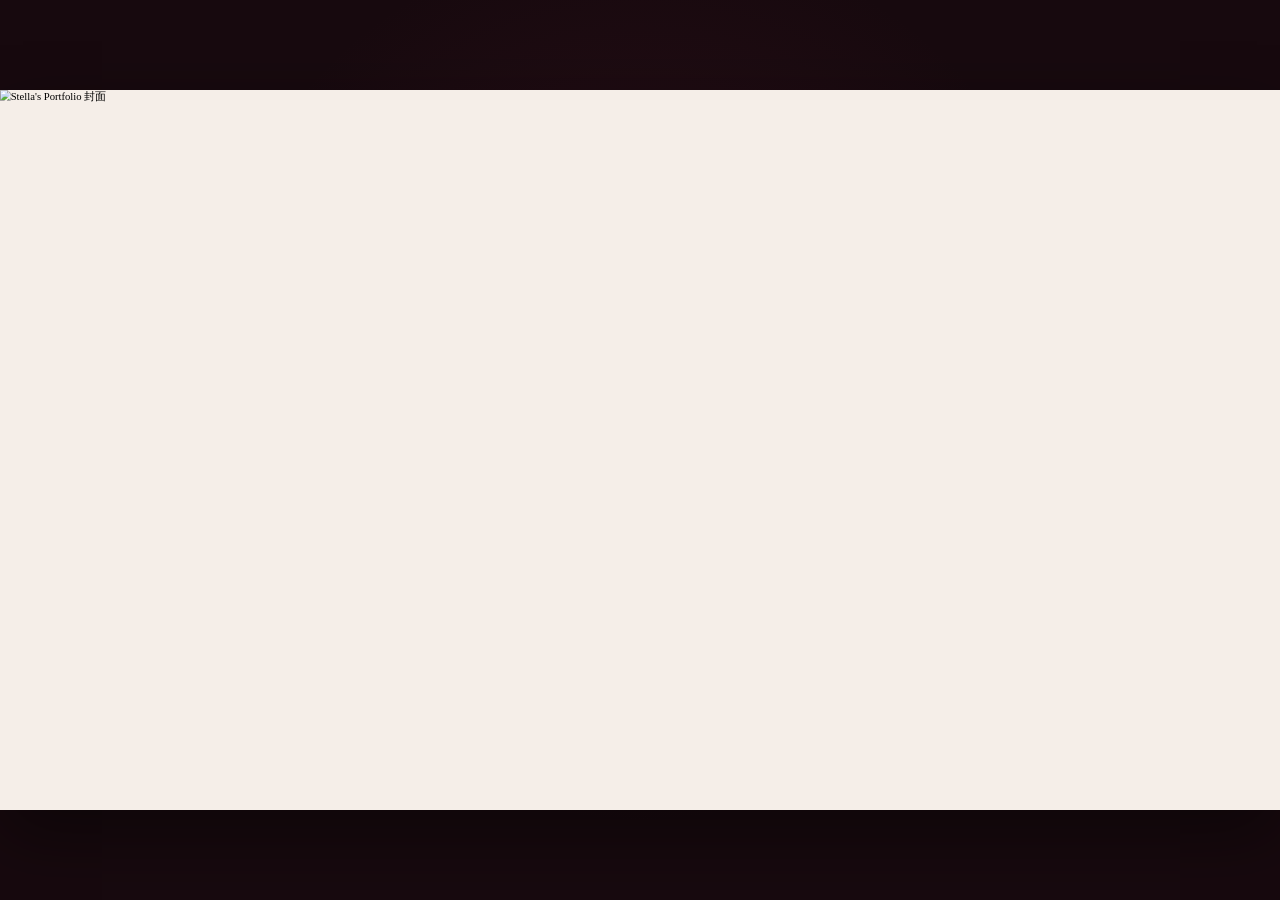
==== index.html @ 1ac380b8 "Remove bottom navigation and progress UI" ====
<!doctype html>
<html lang="zh-CN">
<head>
  <meta charset="utf-8">
  <meta name="viewport" content="width=device-width, initial-scale=1, viewport-fit=cover">
  <meta name="description" content="Stella Dai - Personal Portfolio for ICCI 2026">
  <meta name="theme-color" content="#250b13">
  <title>Stella Dai - Portfolio 2026</title>
  <style>
    @import url('https://fonts.googleapis.com/css2?family=Cormorant+Garamond:wght@500;600&family=Noto+Sans+SC:wght@400;500&display=swap');

    /* ===========================================
       THEME AND PRESENTATION CHROME
       The authored slides remain untouched images.
       =========================================== */
    :root {
      --stage-bg: #17090e;
      --slide-bg: #f5eee8;
      --plum: #7d263f;
      --wine: #3b0d1b;
      --paper: #f5eee8;
      --ui-font: 'Noto Sans SC', sans-serif;
      --display-font: 'Cormorant Garamond', serif;
      --ease: cubic-bezier(0.16, 1, 0.3, 1);
    }

    * {
      box-sizing: border-box;
      margin: 0;
      padding: 0;
    }

    /* ===========================================
       FIXED 16:9 STAGE: MANDATORY BASE STYLES
       Slides are authored at 1920x1080 and scaled as a whole.
       =========================================== */
    html,
    body {
      width: 100%;
      height: 100%;
      margin: 0;
      overflow: hidden;
      background: var(--stage-bg, #000);
    }

    .deck-viewport {
      position: fixed;
      inset: 0;
      overflow: hidden;
      background:
        radial-gradient(circle at 50% 42%, rgba(125, 38, 63, 0.18), transparent 54%),
        var(--stage-bg, #000);
    }

    .deck-stage {
      position: absolute;
      left: 0;
      top: 0;
      width: 1920px;
      height: 1080px;
      overflow: hidden;
      transform-origin: 0 0;
      background: var(--slide-bg, #fff);
      box-shadow: 0 40px 100px rgba(0, 0, 0, 0.42);
    }

    .slide {
      position: absolute;
      inset: 0;
      width: 1920px;
      height: 1080px;
      overflow: hidden;
      display: block;
      visibility: hidden;
      opacity: 0;
      pointer-events: none;
      background: var(--slide-bg, #fff);
      transform: translate3d(0, 0, 0);
      backface-visibility: hidden;
    }

    .slide.active,
    .slide.visible {
      visibility: visible;
      opacity: 1;
      pointer-events: auto;
      z-index: 1;
    }

    .slide.transitioning {
      visibility: visible;
      pointer-events: none;
      will-change: transform, opacity;
    }

    .slide.entering { z-index: 3; }
    .slide.leaving { z-index: 2; }

    .slide.enter-next {
      animation: enter-next 540ms var(--ease) both;
      box-shadow: -30px 0 54px rgba(36, 10, 19, 0.2);
    }

    .slide.leave-next {
      animation: leave-next 540ms var(--ease) both;
    }

    .slide.enter-prev {
      animation: enter-prev 540ms var(--ease) both;
      box-shadow: 30px 0 54px rgba(36, 10, 19, 0.2);
    }

    .slide.leave-prev {
      animation: leave-prev 540ms var(--ease) both;
    }

    @keyframes enter-next {
      from { opacity: 0.98; transform: translate3d(150px, 0, 0) scale(0.986); }
      to { opacity: 1; transform: translate3d(0, 0, 0) scale(1); }
    }

    @keyframes leave-next {
      from { opacity: 1; transform: translate3d(0, 0, 0) scale(1); }
      to { opacity: 0.9; transform: translate3d(-105px, 0, 0) scale(0.992); }
    }

    @keyframes enter-prev {
      from { opacity: 0.98; transform: translate3d(-150px, 0, 0) scale(0.986); }
      to { opacity: 1; transform: translate3d(0, 0, 0) scale(1); }
    }

    @keyframes leave-prev {
      from { opacity: 1; transform: translate3d(0, 0, 0) scale(1); }
      to { opacity: 0.9; transform: translate3d(105px, 0, 0) scale(0.992); }
    }

    .slide.dragging {
      animation: none !important;
      transition: none;
    }

    .slide.dragging.active {
      z-index: 3;
      box-shadow: 0 0 58px rgba(36, 10, 19, 0.22);
    }
    .slide.drag-preview { z-index: 2; }

    img,
    video,
    canvas,
    svg {
      max-width: 100%;
      max-height: 100%;
    }

    @media print {
      html,
      body {
        width: 1920px;
        height: auto;
        overflow: visible;
        background: #fff;
      }

      .deck-viewport {
        position: static;
        overflow: visible;
        background: #fff;
      }

      .deck-stage {
        position: static;
        width: auto;
        height: auto;
        transform: none !important;
        background: none;
        box-shadow: none;
      }

      .slide {
        position: relative;
        display: block !important;
        visibility: visible !important;
        opacity: 1 !important;
        pointer-events: auto !important;
        width: 1920px;
        height: 1080px;
        break-after: page;
        page-break-after: always;
      }

      .slide:last-child {
        break-after: auto;
        page-break-after: auto;
      }

      .edge-nav,
      .help-panel {
        display: none !important;
      }
    }

    @media (prefers-reduced-motion: reduce) {
      *,
      *::before,
      *::after {
        animation-duration: 0.01ms !important;
        transition-duration: 0.2s !important;
      }
    }

    /* ===========================================
       SOURCE-PAGE REPLICA
       Each image is a 1920x1080 render from the final PDF.
       =========================================== */
    .page-image {
      display: block;
      width: 1920px;
      height: 1080px;
      max-width: none;
      max-height: none;
      object-fit: fill;
      user-select: none;
      -webkit-user-drag: none;
    }

    .interactive-hotspot {
      position: absolute;
      z-index: 4;
      display: block;
      border: 2px solid transparent;
      border-radius: 4px;
    }

    .interactive-hotspot:focus-visible {
      border-color: rgba(116, 40, 60, 0.72);
      outline: 3px solid rgba(255, 255, 255, 0.9);
      outline-offset: 3px;
    }

    .video-link-label { left: 890px; top: 205px; width: 135px; height: 62px; }
    .video-link-frame { left: 545px; top: 292px; width: 480px; height: 330px; }
    .game-link-label { left: 80px; top: 340px; width: 196px; height: 58px; }
    .game-link-qr { left: 1735px; top: 925px; width: 126px; height: 120px; }

    /* ===========================================
       NAVIGATION UI
       Kept outside the slide so the original layout stays exact.
       =========================================== */
    .edge-nav {
      position: fixed;
      top: 0;
      bottom: 0;
      z-index: 900;
      width: 12vw;
      max-width: 180px;
      border: 0;
      color: transparent;
      background: transparent;
      cursor: pointer;
    }

    .edge-nav.prev { left: 0; }
    .edge-nav.next { right: 0; }

    .edge-nav::after {
      position: absolute;
      top: 50%;
      color: rgba(255, 255, 255, 0.72);
      font: 500 34px/1 var(--display-font);
      opacity: 0;
      transition: opacity 180ms ease, transform 180ms ease;
    }

    .edge-nav.prev::after {
      content: '\2039';
      left: 26px;
      transform: translate(8px, -50%);
    }

    .edge-nav.next::after {
      content: '\203A';
      right: 26px;
      transform: translate(-8px, -50%);
    }

    .edge-nav:hover::after,
    .edge-nav:focus-visible::after {
      opacity: 1;
      transform: translate(0, -50%);
    }

    .edge-nav:focus-visible { outline: none; }

    /* ===========================================
       HELP PANEL
       =========================================== */
    .help-panel {
      position: fixed;
      right: 22px;
      top: 22px;
      z-index: 1200;
      width: 270px;
      padding: 18px 20px;
      color: rgba(255, 255, 255, 0.84);
      background: rgba(24, 9, 14, 0.88);
      border: 1px solid rgba(255, 255, 255, 0.12);
      border-radius: 6px;
      box-shadow: 0 18px 60px rgba(0, 0, 0, 0.34);
      backdrop-filter: blur(16px);
      -webkit-backdrop-filter: blur(16px);
      font: 400 13px/1.8 var(--ui-font);
      opacity: 0;
      visibility: hidden;
      transform: translateY(-8px);
      transition: opacity 200ms ease, transform 240ms var(--ease), visibility 200ms;
    }

    .help-panel.show {
      opacity: 1;
      visibility: visible;
      transform: translateY(0);
    }

    .help-panel strong {
      display: block;
      margin-bottom: 7px;
      color: #fff;
      font: 600 19px/1.2 var(--display-font);
    }

    .loading {
      position: fixed;
      inset: 0;
      z-index: 2000;
      display: grid;
      place-items: center;
      color: rgba(255, 255, 255, 0.76);
      background: var(--stage-bg);
      font: 500 13px/1 var(--ui-font);
      letter-spacing: 0.14em;
      transition: opacity 400ms ease, visibility 400ms;
    }

    .loading.done {
      opacity: 0;
      visibility: hidden;
    }
  </style>
</head>
<body>
  <div class="loading" id="loading" aria-live="polite">LOADING PORTFOLIO</div>

  <div class="deck-viewport">
    <main class="deck-stage" id="deckStage" aria-label="Stella Dai 作品集">
      <section class="slide active" aria-label="封面">
        <img class="page-image" src="assets/slides/slide-01.png" alt="Stella's Portfolio 封面" draggable="false">
      </section>
      <section class="slide" aria-label="个人介绍">
        <img class="page-image" src="assets/slides/slide-02.png" alt="About Stella Dai" draggable="false">
      </section>
      <section class="slide" aria-label="创意项目 风颂牧影">
        <img class="page-image" src="assets/slides/slide-03.png" alt="Fengsong Muying 风颂牧影" draggable="false">
      </section>
      <section class="slide" aria-label="创作作品">
        <img class="page-image" src="assets/slides/slide-04.png" alt="关于创作" draggable="false">
        <a class="interactive-hotspot video-link-label" href="https://www.bilibili.com/video/BV12eapzgEvK/" target="_blank" rel="noopener" aria-label="在 B 站观看中轴映华夏视频"></a>
        <a class="interactive-hotspot video-link-frame" href="https://www.bilibili.com/video/BV12eapzgEvK/" target="_blank" rel="noopener" aria-label="播放中轴映华夏视频"></a>
      </section>
      <section class="slide" aria-label="新媒体实践">
        <img class="page-image" src="assets/slides/slide-05.png" alt="关于新媒体" draggable="false">
      </section>
      <section class="slide" aria-label="策展项目 在场">
        <img class="page-image" src="assets/slides/slide-06.png" alt="关于策展 在场" draggable="false">
      </section>
      <section class="slide" aria-label="摄影 静物与食物">
        <img class="page-image" src="assets/slides/slide-07.png" alt="关于摄影 Before the First Bite" draggable="false">
      </section>
      <section class="slide" aria-label="摄影 纪实与现场">
        <img class="page-image" src="assets/slides/slide-08.png" alt="关于摄影 Being Present" draggable="false">
      </section>
      <section class="slide" aria-label="摄影 人像">
        <img class="page-image" src="assets/slides/slide-09.png" alt="关于摄影 Before We Are Defined" draggable="false">
      </section>
      <section class="slide" aria-label="文创 校园产品">
        <img class="page-image" src="assets/slides/slide-10.png" alt="关于文创 Campus, Made Tangible" draggable="false">
      </section>
      <section class="slide" aria-label="文创 视觉设计">
        <img class="page-image" src="assets/slides/slide-11.png" alt="关于文创 Stories to Keep" draggable="false">
      </section>
      <section class="slide" aria-label="人工智能交互设计">
        <img class="page-image" src="assets/slides/slide-12.png" alt="关于 AI AI-Native Interactive Design" draggable="false">
        <a class="interactive-hotspot game-link-label" href="https://service-453083130386.us-west2.run.app/" target="_blank" rel="noopener" aria-label="打开切霉豆腐 AI 互动游戏"></a>
        <a class="interactive-hotspot game-link-qr" href="https://service-453083130386.us-west2.run.app/" target="_blank" rel="noopener" aria-label="扫描或点击体验切霉豆腐 AI 互动游戏"></a>
      </section>
      <section class="slide" aria-label="结尾">
        <img class="page-image" src="assets/slides/slide-13.png" alt="Selected works are also selected ways of seeing" draggable="false">
      </section>
    </main>
  </div>

  <button class="edge-nav prev" id="edgePrev" aria-label="上一页"></button>
  <button class="edge-nav next" id="edgeNext" aria-label="下一页"></button>

  <aside class="help-panel" id="helpPanel" aria-label="操作帮助">
    <strong>Portfolio Navigation</strong>
    <p>方向键 / 空格：翻页</p>
    <p>Home / End：首尾页</p>
    <p>鼠标滚轮或手机左右滑动：翻页</p>
    <p>按 H：显示或隐藏本说明</p>
  </aside>

  <script>
    /* ===========================================
       FIXED-STAGE PRESENTATION CONTROLLER
       =========================================== */
    class SlidePresentation {
      constructor() {
        this.stage = document.getElementById('deckStage');
        this.slides = [...document.querySelectorAll('.slide')];
        this.currentSlide = this.readHash();
        this.helpPanel = document.getElementById('helpPanel');
        this.wheelLocked = false;
        this.isAnimating = false;
        this.stageScale = 1;
        this.reducedMotion = window.matchMedia('(prefers-reduced-motion: reduce)').matches;
        this.touch = this.emptyTouchState();

        this.setupStageScale();
        this.setupControls();
        this.setupKeyboardNav();
        this.setupTouchNav();
        this.setupWheelNav();
        this.setupHashNav();
        this.renderInstant(this.currentSlide, false);
        this.preloadImages();
      }

      emptyTouchState() {
        return {
          tracking: false,
          horizontal: false,
          startX: 0,
          startY: 0,
          dx: 0,
          targetIndex: -1,
          direction: 0
        };
      }

      readHash() {
        const match = window.location.hash.match(/slide=(\d+)/);
        const index = match ? Number(match[1]) - 1 : 0;
        return Math.max(0, Math.min(index, 12));
      }

      setupStageScale() {
        const scaleStage = () => {
          const factor = Math.min(window.innerWidth / 1920, window.innerHeight / 1080);
          this.stageScale = factor;
          const x = (window.innerWidth - 1920 * factor) / 2;
          const y = (window.innerHeight - 1080 * factor) / 2;
          this.stage.style.transform = `translate(${x}px, ${y}px) scale(${factor})`;
        };
        scaleStage();
        window.addEventListener('resize', scaleStage, { passive: true });
      }

      setupControls() {
        const prev = () => this.showSlide(this.currentSlide - 1);
        const next = () => this.showSlide(this.currentSlide + 1);
        document.getElementById('edgePrev').addEventListener('click', prev);
        document.getElementById('edgeNext').addEventListener('click', next);
      }

      setupKeyboardNav() {
        document.addEventListener('keydown', (event) => {
          if (['ArrowRight', 'ArrowDown', 'PageDown', ' '].includes(event.key)) {
            event.preventDefault();
            this.showSlide(this.currentSlide + 1);
          } else if (['ArrowLeft', 'ArrowUp', 'PageUp'].includes(event.key)) {
            event.preventDefault();
            this.showSlide(this.currentSlide - 1);
          } else if (event.key === 'Home') {
            event.preventDefault();
            this.showSlide(0);
          } else if (event.key === 'End') {
            event.preventDefault();
            this.showSlide(this.slides.length - 1);
          } else if (event.key.toLowerCase() === 'h') {
            this.toggleHelp();
          } else if (event.key === 'Escape') {
            this.helpPanel.classList.remove('show');
          }
        });
      }

      setupTouchNav() {
        document.addEventListener('touchstart', (event) => {
          if (this.isAnimating || event.touches.length !== 1) return;
          if (event.target instanceof Element && event.target.closest('a, button')) return;
          const touch = event.touches[0];
          this.touch = {
            tracking: true,
            horizontal: false,
            startX: touch.clientX,
            startY: touch.clientY,
            dx: 0,
            targetIndex: -1,
            direction: 0
          };
        }, { passive: true });

        document.addEventListener('touchmove', (event) => {
          if (!this.touch.tracking || event.touches.length !== 1) return;
          const touch = event.touches[0];
          let dx = touch.clientX - this.touch.startX;
          const dy = touch.clientY - this.touch.startY;

          if (!this.touch.horizontal) {
            if (Math.abs(dx) < 8 && Math.abs(dy) < 8) return;
            if (Math.abs(dy) >= Math.abs(dx)) {
              this.touch.tracking = false;
              return;
            }
            this.touch.horizontal = true;
          }

          event.preventDefault();
          const direction = dx < 0 ? 1 : -1;
          const targetIndex = this.currentSlide + direction;
          const hasTarget = targetIndex >= 0 && targetIndex < this.slides.length;
          if (!hasTarget) dx *= 0.24;

          const authoredDx = dx / Math.max(this.stageScale, 0.01);
          const progress = Math.min(1, Math.abs(dx) / Math.max(window.innerWidth * 0.72, 1));
          const activeSlide = this.slides[this.currentSlide];

          activeSlide.classList.add('visible', 'transitioning', 'dragging');
          activeSlide.style.transform = `translate3d(${authoredDx}px, 0, 0) scale(${1 - progress * 0.006})`;
          activeSlide.style.opacity = '1';

          if (this.touch.targetIndex !== targetIndex) {
            if (this.touch.targetIndex >= 0 && this.touch.targetIndex < this.slides.length) {
              this.resetMotion(this.slides[this.touch.targetIndex], true);
            }
            this.touch.targetIndex = hasTarget ? targetIndex : -1;
          }

          if (hasTarget) {
            const targetSlide = this.slides[targetIndex];
            if (!targetSlide.classList.contains('drag-preview')) {
              this.resetMotion(targetSlide, true);
            }
            targetSlide.classList.add('visible', 'transitioning', 'dragging', 'drag-preview');
            targetSlide.style.transform = `translate3d(${authoredDx + direction * 1920}px, 0, 0) scale(1)`;
            targetSlide.style.opacity = '1';
          }

          this.touch.dx = dx;
          this.touch.direction = direction;
        }, { passive: false });

        document.addEventListener('touchend', () => {
          this.finishTouchGesture(false);
        }, { passive: true });

        document.addEventListener('touchcancel', () => {
          this.finishTouchGesture(true);
        }, { passive: true });
      }

      finishTouchGesture(forceCancel) {
        if (!this.touch.tracking || !this.touch.horizontal) {
          this.touch = this.emptyTouchState();
          return;
        }

        const activeSlide = this.slides[this.currentSlide];
        const targetIndex = this.touch.targetIndex;
        const targetSlide = targetIndex >= 0 ? this.slides[targetIndex] : null;
        const threshold = Math.max(54, window.innerWidth * 0.14);
        const shouldCommit = !forceCancel && targetSlide && Math.abs(this.touch.dx) >= threshold;
        const direction = this.touch.direction;
        const duration = shouldCommit ? 430 : 300;

        this.isAnimating = true;
        activeSlide.style.transition = `transform ${duration}ms var(--ease), opacity ${duration}ms ease`;
        if (targetSlide) {
          targetSlide.style.transition = `transform ${duration}ms var(--ease), opacity ${duration}ms ease`;
        }

        requestAnimationFrame(() => requestAnimationFrame(() => {
          activeSlide.style.transform = shouldCommit
            ? `translate3d(${-direction * 1920}px, 0, 0) scale(0.994)`
            : 'translate3d(0, 0, 0) scale(1)';
          activeSlide.style.opacity = '1';

          if (targetSlide) {
            targetSlide.style.transform = shouldCommit
              ? 'translate3d(0, 0, 0) scale(1)'
              : `translate3d(${direction * 1920}px, 0, 0) scale(1)`;
            targetSlide.style.opacity = '1';
          }
        }));

        window.setTimeout(() => {
          if (shouldCommit) {
            this.resetMotion(activeSlide, true);
            this.currentSlide = targetIndex;
            this.resetMotion(targetSlide, true);
            targetSlide.classList.add('active', 'visible');
            this.updateChrome(targetIndex, true);
          } else {
            this.resetMotion(activeSlide, true);
            activeSlide.classList.add('active', 'visible');
            if (targetSlide) this.resetMotion(targetSlide, true);
          }

          this.touch = this.emptyTouchState();
          this.isAnimating = false;
        }, duration + 35);
      }

      setupWheelNav() {
        document.addEventListener('wheel', (event) => {
          if (this.wheelLocked || Math.abs(event.deltaY) < 18) return;
          this.wheelLocked = true;
          this.showSlide(this.currentSlide + (event.deltaY > 0 ? 1 : -1));
          window.setTimeout(() => { this.wheelLocked = false; }, 620);
        }, { passive: true });
      }

      setupHashNav() {
        window.addEventListener('hashchange', () => {
          const target = this.readHash();
          if (target !== this.currentSlide) this.showSlide(target, false);
        });
      }

      showSlide(index, updateHash = true) {
        const nextIndex = Math.max(0, Math.min(index, this.slides.length - 1));
        if (nextIndex === this.currentSlide) {
          this.updateChrome(nextIndex, updateHash);
          return;
        }
        if (this.isAnimating) return;
        if (this.reducedMotion) {
          this.renderInstant(nextIndex, updateHash);
          return;
        }

        const previousIndex = this.currentSlide;
        const outgoing = this.slides[previousIndex];
        const incoming = this.slides[nextIndex];
        const direction = nextIndex > previousIndex ? 'next' : 'prev';
        this.isAnimating = true;

        this.resetMotion(outgoing, false);
        this.resetMotion(incoming, true);
        outgoing.classList.add('active', 'visible', 'transitioning', 'leaving', `leave-${direction}`);
        incoming.classList.add('visible', 'transitioning', 'entering', `enter-${direction}`);

        this.currentSlide = nextIndex;
        this.updateChrome(nextIndex, updateHash);

        window.setTimeout(() => {
          this.resetMotion(outgoing, true);
          this.resetMotion(incoming, true);
          incoming.classList.add('active', 'visible');
          this.isAnimating = false;
        }, 575);
      }

      renderInstant(index, updateHash = true) {
        this.slides.forEach((slide, slideIndex) => {
          this.resetMotion(slide, true);
          if (slideIndex === index) slide.classList.add('active', 'visible');
        });
        this.currentSlide = index;
        this.updateChrome(index, updateHash);
      }

      resetMotion(slide, removeVisibility) {
        if (!slide) return;
        slide.classList.remove(
          'transitioning', 'entering', 'leaving',
          'enter-next', 'leave-next', 'enter-prev', 'leave-prev',
          'dragging', 'drag-preview'
        );
        slide.style.removeProperty('transform');
        slide.style.removeProperty('opacity');
        slide.style.removeProperty('transition');
        if (removeVisibility) slide.classList.remove('active', 'visible');
      }

      updateChrome(index, updateHash) {
        document.title = `Stella Dai - Portfolio 2026 (${index + 1}/${this.slides.length})`;

        if (updateHash) {
          history.replaceState(null, '', `#slide=${index + 1}`);
        }
      }

      toggleHelp() {
        this.helpPanel.classList.toggle('show');
      }

      preloadImages() {
        const images = [...document.querySelectorAll('.page-image')];
        Promise.all(images.map((image) => {
          if (image.complete) return Promise.resolve();
          return new Promise((resolve) => {
            image.addEventListener('load', resolve, { once: true });
            image.addEventListener('error', resolve, { once: true });
          });
        })).then(() => {
          document.getElementById('loading').classList.add('done');
        });

        window.setTimeout(() => {
          document.getElementById('loading').classList.add('done');
        }, 4500);
      }
    }

    window.portfolioPresentation = new SlidePresentation();
  </script>
</body>
</html>
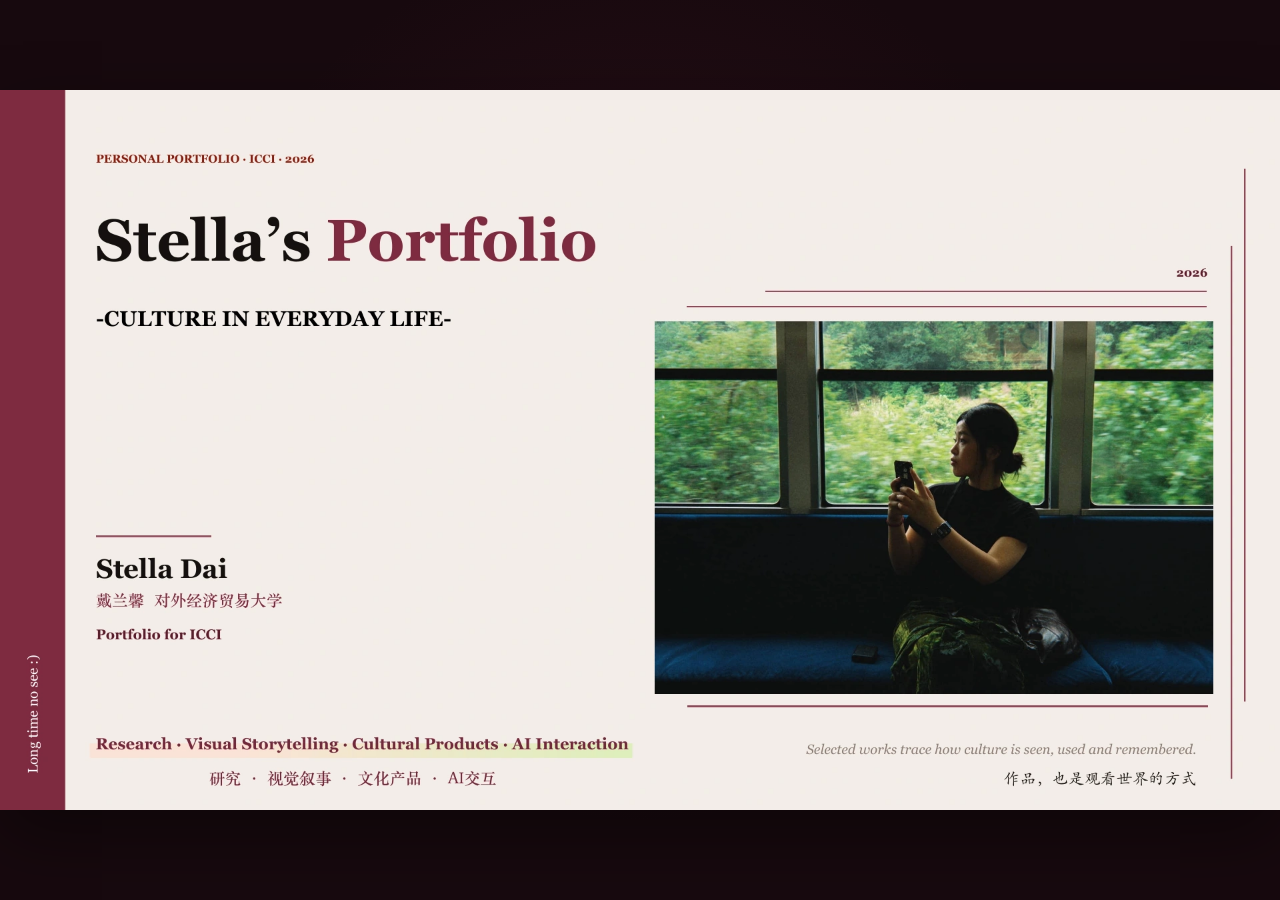
==== commit bc612fb1: "Optimize progressive portfolio image loading" ====
--- a/index.html
+++ b/index.html
@@ -3,9 +3,9 @@
 <head>
   <meta charset="utf-8">
   <meta name="viewport" content="width=device-width, initial-scale=1, viewport-fit=cover">
-  <meta name="description" content="Stella Dai - Personal Portfolio for ICCI 2026">
+  <meta name="description" content="Stella’s Portfolio_2026">
   <meta name="theme-color" content="#250b13">
-  <title>Stella Dai - Portfolio 2026</title>
+  <title>Stella’s Portfolio_2026</title>
   <style>
     @import url('https://fonts.googleapis.com/css2?family=Cormorant+Garamond:wght@500;600&family=Noto+Sans+SC:wght@400;500&display=swap');
 
@@ -354,47 +354,47 @@
   <div class="deck-viewport">
     <main class="deck-stage" id="deckStage" aria-label="Stella Dai 作品集">
       <section class="slide active" aria-label="封面">
-        <img class="page-image" src="assets/slides/slide-01.png" alt="Stella's Portfolio 封面" draggable="false">
+        <img class="page-image" data-low="assets/slides-webp/1x/slide-01.webp" data-high="assets/slides-webp/2x/slide-01.webp" data-fallback="assets/slides/slide-01.png" alt="Stella's Portfolio 封面" draggable="false" decoding="async">
       </section>
       <section class="slide" aria-label="个人介绍">
-        <img class="page-image" src="assets/slides/slide-02.png" alt="About Stella Dai" draggable="false">
+        <img class="page-image" data-low="assets/slides-webp/1x/slide-02.webp" data-high="assets/slides-webp/2x/slide-02.webp" data-fallback="assets/slides/slide-02.png" alt="About Stella Dai" draggable="false" decoding="async">
       </section>
       <section class="slide" aria-label="创意项目 风颂牧影">
-        <img class="page-image" src="assets/slides/slide-03.png" alt="Fengsong Muying 风颂牧影" draggable="false">
+        <img class="page-image" data-low="assets/slides-webp/1x/slide-03.webp" data-high="assets/slides-webp/2x/slide-03.webp" data-fallback="assets/slides/slide-03.png" alt="Fengsong Muying 风颂牧影" draggable="false" decoding="async">
       </section>
       <section class="slide" aria-label="创作作品">
-        <img class="page-image" src="assets/slides/slide-04.png" alt="关于创作" draggable="false">
+        <img class="page-image" data-low="assets/slides-webp/1x/slide-04.webp" data-high="assets/slides-webp/2x/slide-04.webp" data-fallback="assets/slides/slide-04.png" alt="关于创作" draggable="false" decoding="async">
         <a class="interactive-hotspot video-link-label" href="https://www.bilibili.com/video/BV12eapzgEvK/" target="_blank" rel="noopener" aria-label="在 B 站观看中轴映华夏视频"></a>
         <a class="interactive-hotspot video-link-frame" href="https://www.bilibili.com/video/BV12eapzgEvK/" target="_blank" rel="noopener" aria-label="播放中轴映华夏视频"></a>
       </section>
       <section class="slide" aria-label="新媒体实践">
-        <img class="page-image" src="assets/slides/slide-05.png" alt="关于新媒体" draggable="false">
+        <img class="page-image" data-low="assets/slides-webp/1x/slide-05.webp" data-high="assets/slides-webp/2x/slide-05.webp" data-fallback="assets/slides/slide-05.png" alt="关于新媒体" draggable="false" decoding="async">
       </section>
       <section class="slide" aria-label="策展项目 在场">
-        <img class="page-image" src="assets/slides/slide-06.png" alt="关于策展 在场" draggable="false">
+        <img class="page-image" data-low="assets/slides-webp/1x/slide-06.webp" data-high="assets/slides-webp/2x/slide-06.webp" data-fallback="assets/slides/slide-06.png" alt="关于策展 在场" draggable="false" decoding="async">
       </section>
       <section class="slide" aria-label="摄影 静物与食物">
-        <img class="page-image" src="assets/slides/slide-07.png" alt="关于摄影 Before the First Bite" draggable="false">
+        <img class="page-image" data-low="assets/slides-webp/1x/slide-07.webp" data-high="assets/slides-webp/2x/slide-07.webp" data-fallback="assets/slides/slide-07.png" alt="关于摄影 Before the First Bite" draggable="false" decoding="async">
       </section>
       <section class="slide" aria-label="摄影 纪实与现场">
-        <img class="page-image" src="assets/slides/slide-08.png" alt="关于摄影 Being Present" draggable="false">
+        <img class="page-image" data-low="assets/slides-webp/1x/slide-08.webp" data-high="assets/slides-webp/2x/slide-08.webp" data-fallback="assets/slides/slide-08.png" alt="关于摄影 Being Present" draggable="false" decoding="async">
       </section>
       <section class="slide" aria-label="摄影 人像">
-        <img class="page-image" src="assets/slides/slide-09.png" alt="关于摄影 Before We Are Defined" draggable="false">
+        <img class="page-image" data-low="assets/slides-webp/1x/slide-09.webp" data-high="assets/slides-webp/2x/slide-09.webp" data-fallback="assets/slides/slide-09.png" alt="关于摄影 Before We Are Defined" draggable="false" decoding="async">
       </section>
       <section class="slide" aria-label="文创 校园产品">
-        <img class="page-image" src="assets/slides/slide-10.png" alt="关于文创 Campus, Made Tangible" draggable="false">
+        <img class="page-image" data-low="assets/slides-webp/1x/slide-10.webp" data-high="assets/slides-webp/2x/slide-10.webp" data-fallback="assets/slides/slide-10.png" alt="关于文创 Campus, Made Tangible" draggable="false" decoding="async">
       </section>
       <section class="slide" aria-label="文创 视觉设计">
-        <img class="page-image" src="assets/slides/slide-11.png" alt="关于文创 Stories to Keep" draggable="false">
+        <img class="page-image" data-low="assets/slides-webp/1x/slide-11.webp" data-high="assets/slides-webp/2x/slide-11.webp" data-fallback="assets/slides/slide-11.png" alt="关于文创 Stories to Keep" draggable="false" decoding="async">
       </section>
       <section class="slide" aria-label="人工智能交互设计">
-        <img class="page-image" src="assets/slides/slide-12.png" alt="关于 AI AI-Native Interactive Design" draggable="false">
+        <img class="page-image" data-low="assets/slides-webp/1x/slide-12.webp" data-high="assets/slides-webp/2x/slide-12.webp" data-fallback="assets/slides/slide-12.png" alt="关于 AI AI-Native Interactive Design" draggable="false" decoding="async">
         <a class="interactive-hotspot game-link-label" href="https://service-453083130386.us-west2.run.app/" target="_blank" rel="noopener" aria-label="打开切霉豆腐 AI 互动游戏"></a>
         <a class="interactive-hotspot game-link-qr" href="https://service-453083130386.us-west2.run.app/" target="_blank" rel="noopener" aria-label="扫描或点击体验切霉豆腐 AI 互动游戏"></a>
       </section>
       <section class="slide" aria-label="结尾">
-        <img class="page-image" src="assets/slides/slide-13.png" alt="Selected works are also selected ways of seeing" draggable="false">
+        <img class="page-image" data-low="assets/slides-webp/1x/slide-13.webp" data-high="assets/slides-webp/2x/slide-13.webp" data-fallback="assets/slides/slide-13.png" alt="Selected works are also selected ways of seeing" draggable="false" decoding="async">
       </section>
     </main>
   </div>
@@ -424,6 +424,9 @@
         this.isAnimating = false;
         this.stageScale = 1;
         this.reducedMotion = window.matchMedia('(prefers-reduced-motion: reduce)').matches;
+        this.webpSupported = document.createElement('canvas')
+          .toDataURL('image/webp')
+          .startsWith('data:image/webp');
         this.touch = this.emptyTouchState();
 
         this.setupStageScale();
@@ -433,7 +436,7 @@
         this.setupWheelNav();
         this.setupHashNav();
         this.renderInstant(this.currentSlide, false);
-        this.preloadImages();
+        this.initializeImages();
       }
 
       emptyTouchState() {
@@ -529,7 +532,11 @@
           event.preventDefault();
           const direction = dx < 0 ? 1 : -1;
           const targetIndex = this.currentSlide + direction;
-          const hasTarget = targetIndex >= 0 && targetIndex < this.slides.length;
+          const isValidTarget = targetIndex >= 0 && targetIndex < this.slides.length;
+          if (isValidTarget && !this.isSlideLoaded(targetIndex)) {
+            this.ensureSlideLoaded(targetIndex, true);
+          }
+          const hasTarget = isValidTarget && this.isSlideLoaded(targetIndex);
           if (!hasTarget) dx *= 0.24;
 
           const authoredDx = dx / Math.max(this.stageScale, 0.01);
@@ -645,8 +652,19 @@
           return;
         }
         if (this.isAnimating) return;
+        if (!this.isSlideLoaded(nextIndex)) {
+          this.isAnimating = true;
+          this.ensureSlideLoaded(nextIndex, true).then(() => {
+            this.isAnimating = false;
+            this.showSlide(nextIndex, updateHash);
+          }).catch(() => {
+            this.isAnimating = false;
+          });
+          return;
+        }
         if (this.reducedMotion) {
           this.renderInstant(nextIndex, updateHash);
+          this.prefetchAround(nextIndex);
           return;
         }
 
@@ -669,6 +687,7 @@
           this.resetMotion(incoming, true);
           incoming.classList.add('active', 'visible');
           this.isAnimating = false;
+          this.prefetchAround(nextIndex);
         }, 575);
       }
 
@@ -695,7 +714,7 @@
       }
 
       updateChrome(index, updateHash) {
-        document.title = `Stella Dai - Portfolio 2026 (${index + 1}/${this.slides.length})`;
+        document.title = 'Stella’s Portfolio_2026';
 
         if (updateHash) {
           history.replaceState(null, '', `#slide=${index + 1}`);
@@ -706,21 +725,89 @@
         this.helpPanel.classList.toggle('show');
       }
 
-      preloadImages() {
-        const images = [...document.querySelectorAll('.page-image')];
-        Promise.all(images.map((image) => {
-          if (image.complete) return Promise.resolve();
-          return new Promise((resolve) => {
-            image.addEventListener('load', resolve, { once: true });
-            image.addEventListener('error', resolve, { once: true });
+      selectImageSource(image) {
+        if (!this.webpSupported) return image.dataset.fallback;
+        const displayedPhysicalWidth = 1920
+          * this.stageScale
+          * Math.min(window.devicePixelRatio || 1, 3);
+        return displayedPhysicalWidth > 2200 ? image.dataset.high : image.dataset.low;
+      }
+
+      isSlideLoaded(index) {
+        const image = this.slides[index]?.querySelector('.page-image');
+        return Boolean(image && image.dataset.loaded === 'true' && image.complete && image.naturalWidth > 0);
+      }
+
+      ensureSlideLoaded(index, highPriority = false) {
+        const slide = this.slides[index];
+        const image = slide?.querySelector('.page-image');
+        if (!image) return Promise.reject(new Error(`Slide ${index + 1} has no image`));
+
+        const desiredSource = this.selectImageSource(image);
+        const currentSource = image.dataset.currentSource;
+        const alreadyHighResolution = currentSource === image.dataset.high;
+        if (this.isSlideLoaded(index) && (currentSource === desiredSource || alreadyHighResolution)) {
+          return Promise.resolve(image);
+        }
+        if (image._loadPromise && image.dataset.loadingSource === desiredSource) {
+          return image._loadPromise;
+        }
+
+        image.fetchPriority = highPriority ? 'high' : 'low';
+        image.dataset.loadingSource = desiredSource;
+
+        const loadUrl = (url) => new Promise((resolve, reject) => {
+          const cleanup = () => {
+            image.removeEventListener('load', onLoad);
+            image.removeEventListener('error', onError);
+          };
+          const onLoad = async () => {
+            cleanup();
+            try { await image.decode(); } catch (_) { /* Decoding may already be complete. */ }
+            image.dataset.loaded = 'true';
+            image.dataset.currentSource = url;
+            resolve(image);
+          };
+          const onError = () => {
+            cleanup();
+            reject(new Error(`Failed to load ${url}`));
+          };
+          image.addEventListener('load', onLoad, { once: true });
+          image.addEventListener('error', onError, { once: true });
+          image.src = url;
+        });
+
+        image._loadPromise = loadUrl(desiredSource)
+          .catch(() => {
+            if (desiredSource === image.dataset.fallback) throw new Error('Fallback image failed');
+            return loadUrl(image.dataset.fallback);
+          })
+          .finally(() => {
+            image._loadPromise = null;
+            delete image.dataset.loadingSource;
           });
-        })).then(() => {
-          document.getElementById('loading').classList.add('done');
+        return image._loadPromise;
+      }
+
+      prefetchAround(index) {
+        [index - 1, index + 1]
+          .filter((candidate) => candidate >= 0 && candidate < this.slides.length)
+          .forEach((candidate) => this.ensureSlideLoaded(candidate, false).catch(() => {}));
+      }
+
+      initializeImages() {
+        const loading = document.getElementById('loading');
+        this.ensureSlideLoaded(this.currentSlide, true)
+          .catch(() => {})
+          .finally(() => {
+            loading.classList.add('done');
+            this.prefetchAround(this.currentSlide);
+          });
+
+        window.setTimeout(() => loading.classList.add('done'), 6000);
+        window.addEventListener('beforeprint', () => {
+          this.slides.forEach((_, index) => this.ensureSlideLoaded(index, true).catch(() => {}));
         });
-
-        window.setTimeout(() => {
-          document.getElementById('loading').classList.add('done');
-        }, 4500);
       }
     }
 
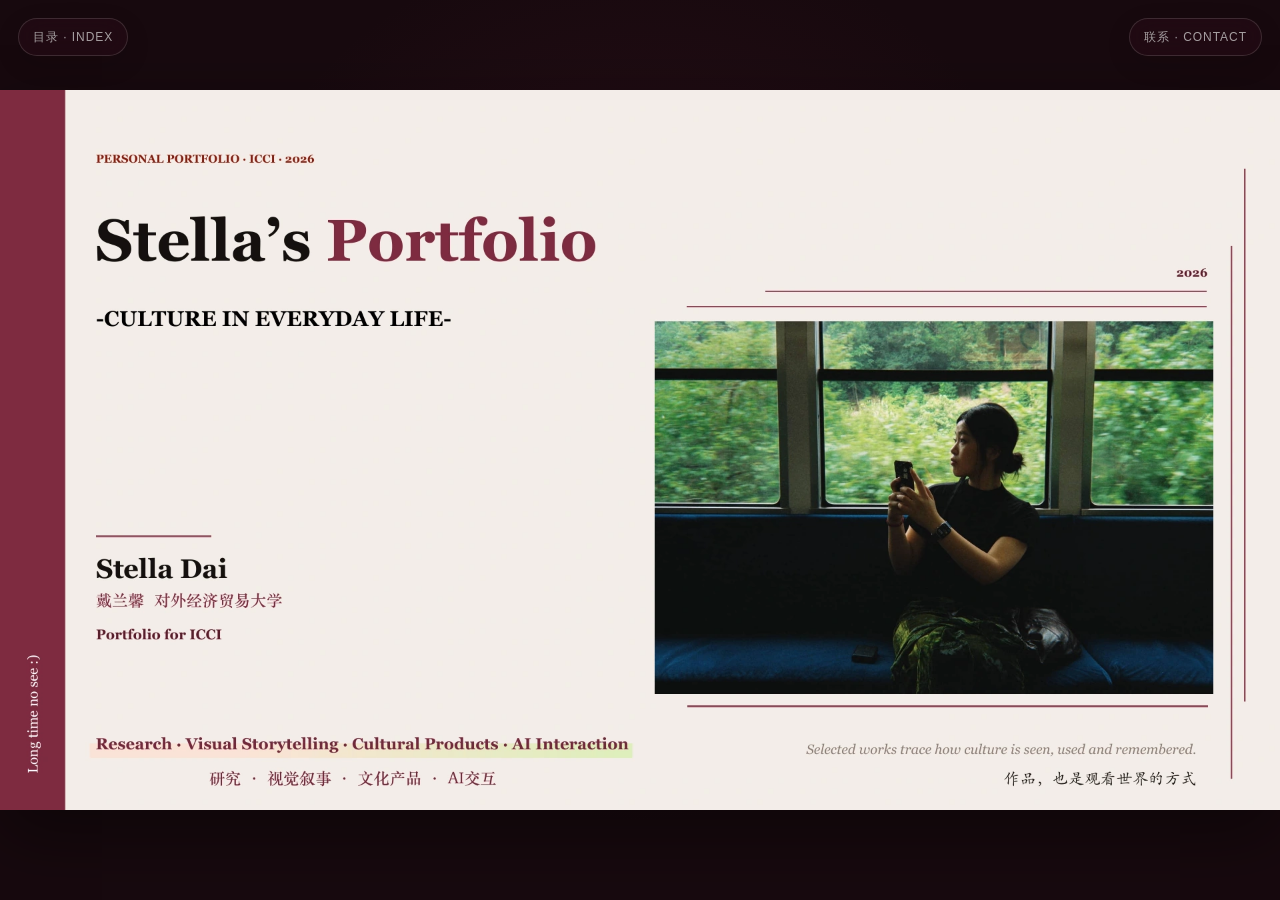
==== commit 34299a62: "Publish verified interactive portfolio" ====
--- a/index.html
+++ b/index.html
@@ -3,12 +3,37 @@
 <head>
   <meta charset="utf-8">
   <meta name="viewport" content="width=device-width, initial-scale=1, viewport-fit=cover">
-  <meta name="description" content="Stella’s Portfolio_2026">
+  <meta name="description" content="Stella Dai’s selected works in cultural research, visual storytelling, cultural products and AI interaction.">
   <meta name="theme-color" content="#250b13">
+  <link rel="canonical" href="https://stella-win.github.io/stellas-portfolio_2026/">
+  <link rel="icon" href="assets/favicon.svg" type="image/svg+xml">
+  <link rel="preload" as="image" href="assets/slides-webp/1x/slide-01.webp"
+    imagesrcset="assets/slides-webp/1x/slide-01.webp 1920w, assets/slides-webp/2x/slide-01.webp 3840w"
+    imagesizes="100vw" fetchpriority="high">
+  <meta property="og:type" content="website">
+  <meta property="og:title" content="Stella’s Portfolio 2026">
+  <meta property="og:description" content="Culture in Everyday Life · Research, Visual Storytelling, Cultural Products and AI Interaction.">
+  <meta property="og:url" content="https://stella-win.github.io/stellas-portfolio_2026/">
+  <meta property="og:image" content="https://stella-win.github.io/stellas-portfolio_2026/assets/social-preview.png">
+  <meta property="og:image:width" content="1200">
+  <meta property="og:image:height" content="630">
+  <meta name="twitter:card" content="summary_large_image">
+  <meta name="twitter:title" content="Stella’s Portfolio 2026">
+  <meta name="twitter:description" content="Culture in Everyday Life · Selected works by Stella Dai.">
+  <meta name="twitter:image" content="https://stella-win.github.io/stellas-portfolio_2026/assets/social-preview.png">
   <title>Stella’s Portfolio_2026</title>
+  <script type="application/ld+json">
+    {
+      "@context": "https://schema.org",
+      "@type": "Person",
+      "name": "Stella Dai",
+      "alternateName": "戴兰馨",
+      "url": "https://stella-win.github.io/stellas-portfolio_2026/",
+      "description": "A cross-disciplinary creator working across cultural research, visual storytelling, cultural products and AI interaction.",
+      "knowsAbout": ["Cultural Research", "Visual Storytelling", "Cultural Products", "AI Interaction"]
+    }
+  </script>
   <style>
-    @import url('https://fonts.googleapis.com/css2?family=Cormorant+Garamond:wght@500;600&family=Noto+Sans+SC:wght@400;500&display=swap');
-
     /* ===========================================
        THEME AND PRESENTATION CHROME
        The authored slides remain untouched images.
@@ -19,9 +44,25 @@
       --plum: #7d263f;
       --wine: #3b0d1b;
       --paper: #f5eee8;
-      --ui-font: 'Noto Sans SC', sans-serif;
-      --display-font: 'Cormorant Garamond', serif;
+      --ink: #2d2226;
+      --muted: #81777a;
+      --ui-font: -apple-system, BlinkMacSystemFont, 'PingFang SC', 'Hiragino Sans GB', 'Microsoft YaHei', sans-serif;
+      --display-font: Garamond, Georgia, 'Times New Roman', serif;
+      --sans-font: -apple-system, BlinkMacSystemFont, 'PingFang SC', 'Hiragino Sans GB', 'Microsoft YaHei', sans-serif;
+      --serif-font: 'Songti SC', SimSun, Georgia, serif;
       --ease: cubic-bezier(0.16, 1, 0.3, 1);
+    }
+
+    .sr-only {
+      position: absolute !important;
+      width: 1px !important;
+      height: 1px !important;
+      padding: 0 !important;
+      margin: -1px !important;
+      overflow: hidden !important;
+      clip: rect(0, 0, 0, 0) !important;
+      white-space: nowrap !important;
+      border: 0 !important;
     }
 
     * {
@@ -195,7 +236,9 @@
       }
 
       .edge-nav,
-      .help-panel {
+      .help-panel,
+      .explore-trigger,
+      .portfolio-overlay {
         display: none !important;
       }
     }
@@ -329,6 +372,826 @@
       font: 600 19px/1.2 var(--display-font);
     }
 
+    /* ===========================================
+       PORTFOLIO EXPLORATION LAYER
+       Keeps the authored slide intact while exposing original works.
+       =========================================== */
+    .explore-trigger {
+      position: fixed;
+      top: 18px;
+      z-index: 1100;
+      min-height: 38px;
+      padding: 0 14px;
+      border: 1px solid rgba(255, 255, 255, 0.2);
+      border-radius: 999px;
+      color: rgba(255, 255, 255, 0.9);
+      background: rgba(43, 13, 24, 0.76);
+      box-shadow: 0 8px 28px rgba(18, 4, 9, 0.2);
+      backdrop-filter: blur(14px);
+      -webkit-backdrop-filter: blur(14px);
+      font: 500 12px/1 var(--ui-font);
+      letter-spacing: 0.08em;
+      cursor: pointer;
+      opacity: 0.68;
+      transition: opacity 180ms ease, transform 220ms var(--ease), background 180ms ease;
+    }
+
+    .explore-trigger:hover,
+    .explore-trigger:focus-visible {
+      opacity: 1;
+      background: rgba(81, 22, 42, 0.92);
+      transform: translateY(-1px);
+      outline: none;
+    }
+
+    .index-trigger { left: 18px; }
+
+    .explore-actions {
+      position: fixed;
+      top: 18px;
+      right: 18px;
+      z-index: 1100;
+      display: flex;
+      align-items: center;
+      gap: 8px;
+    }
+
+    .explore-actions .explore-trigger {
+      position: relative;
+      top: auto;
+      right: auto;
+    }
+
+    .gallery-trigger[hidden],
+    .process-trigger[hidden] { display: none; }
+
+    body.overlay-open .explore-trigger {
+      opacity: 0;
+      pointer-events: none;
+    }
+
+    .portfolio-overlay {
+      position: fixed;
+      inset: 0;
+      z-index: 1800;
+      color: var(--paper);
+      background:
+        radial-gradient(circle at 24% 18%, rgba(125, 38, 63, 0.3), transparent 40%),
+        rgba(20, 6, 11, 0.97);
+      opacity: 0;
+      visibility: hidden;
+      pointer-events: none;
+      transition: opacity 240ms ease, visibility 240ms;
+    }
+
+    .portfolio-overlay.open {
+      opacity: 1;
+      visibility: visible;
+      pointer-events: auto;
+    }
+
+    .overlay-header {
+      position: absolute;
+      left: 34px;
+      right: 34px;
+      top: 25px;
+      z-index: 3;
+      display: flex;
+      align-items: center;
+      justify-content: space-between;
+      gap: 20px;
+    }
+
+    .overlay-heading small {
+      display: block;
+      margin-bottom: 5px;
+      color: rgba(245, 238, 232, 0.58);
+      font: 500 11px/1 var(--ui-font);
+      letter-spacing: 0.16em;
+      text-transform: uppercase;
+    }
+
+    .overlay-heading h2 {
+      font: 600 clamp(26px, 3vw, 46px)/1 var(--display-font);
+    }
+
+    .overlay-close {
+      width: 42px;
+      height: 42px;
+      border: 1px solid rgba(255, 255, 255, 0.2);
+      border-radius: 50%;
+      color: #fff;
+      background: rgba(255, 255, 255, 0.06);
+      font: 300 26px/1 var(--ui-font);
+      cursor: pointer;
+    }
+
+    /* ===========================================
+       PROJECT PROCESS DRAWER
+       A reading layer for role, decisions and outcomes.
+       =========================================== */
+    .process-overlay {
+      background: rgba(20, 6, 11, 0.7);
+      backdrop-filter: blur(10px);
+      -webkit-backdrop-filter: blur(10px);
+    }
+
+    .process-drawer {
+      position: absolute;
+      top: 0;
+      right: 0;
+      display: flex;
+      flex-direction: column;
+      width: min(760px, 58vw);
+      height: 100%;
+      overflow: hidden;
+      color: var(--ink);
+      background:
+        linear-gradient(rgba(116, 40, 60, 0.035) 1px, transparent 1px),
+        var(--paper);
+      background-size: 100% 34px;
+      box-shadow: -30px 0 80px rgba(13, 2, 7, 0.32);
+      transform: translateX(104%);
+      transition: transform 480ms var(--ease);
+    }
+
+    .process-overlay.open .process-drawer { transform: translateX(0); }
+
+    .process-drawer-header {
+      position: relative;
+      flex: 0 0 auto;
+      padding: 34px 76px 24px 42px;
+      border-bottom: 1px solid rgba(74, 24, 39, 0.14);
+      background: rgba(252, 250, 247, 0.94);
+    }
+
+    .process-drawer-header::before {
+      content: '';
+      position: absolute;
+      left: 0;
+      top: 0;
+      width: 7px;
+      height: 100%;
+      background: var(--plum);
+    }
+
+    .process-kicker {
+      display: flex;
+      align-items: center;
+      gap: 12px;
+      margin-bottom: 14px;
+      color: var(--muted);
+      font: 600 10px/1 var(--ui-font);
+      letter-spacing: 0.16em;
+      text-transform: uppercase;
+    }
+
+    .process-kicker::after {
+      content: '';
+      width: 54px;
+      height: 1px;
+      background: rgba(116, 40, 60, 0.3);
+    }
+
+    .process-title-en {
+      color: var(--wine);
+      font: 600 clamp(32px, 3.4vw, 52px)/0.96 var(--display-font);
+      letter-spacing: -0.025em;
+    }
+
+    .process-title-zh {
+      margin-top: 8px;
+      color: var(--plum);
+      font: 500 19px/1.25 var(--serif-font);
+      letter-spacing: 0.04em;
+    }
+
+    .process-meta {
+      margin-top: 17px;
+      color: var(--muted);
+      font: 600 10px/1.4 var(--ui-font);
+      letter-spacing: 0.1em;
+      text-transform: uppercase;
+    }
+
+    .process-close {
+      position: absolute;
+      top: 26px;
+      right: 26px;
+      width: 40px;
+      height: 40px;
+      border-color: rgba(74, 24, 39, 0.2);
+      color: var(--wine);
+      background: rgba(116, 40, 60, 0.04);
+    }
+
+    .process-tabs {
+      display: flex;
+      flex: 0 0 auto;
+      gap: 6px;
+      padding: 12px 42px;
+      overflow-x: auto;
+      border-bottom: 1px solid rgba(74, 24, 39, 0.12);
+      background: rgba(246, 241, 236, 0.96);
+      scrollbar-width: none;
+    }
+
+    .process-tabs::-webkit-scrollbar { display: none; }
+    .process-tabs[hidden] { display: none; }
+
+    .process-tab {
+      flex: 0 0 auto;
+      padding: 8px 12px;
+      border: 1px solid rgba(116, 40, 60, 0.18);
+      border-radius: 999px;
+      color: var(--muted);
+      background: transparent;
+      font: 600 10px/1 var(--ui-font);
+      letter-spacing: 0.04em;
+      cursor: pointer;
+    }
+
+    .process-tab.current,
+    .process-tab:hover,
+    .process-tab:focus-visible {
+      border-color: var(--plum);
+      color: var(--paper);
+      background: var(--plum);
+      outline: none;
+    }
+
+    .process-body {
+      flex: 1 1 auto;
+      overflow-y: auto;
+      overscroll-behavior: contain;
+      padding: 26px 42px 48px;
+      scrollbar-color: rgba(116, 40, 60, 0.34) transparent;
+      scrollbar-width: thin;
+    }
+
+    .process-body::-webkit-scrollbar { width: 6px; }
+    .process-body::-webkit-scrollbar-thumb {
+      border-radius: 999px;
+      background: rgba(116, 40, 60, 0.34);
+    }
+
+    .process-scope {
+      margin-bottom: 26px;
+      padding: 15px 17px;
+      border-left: 3px solid var(--plum);
+      color: var(--wine);
+      background: rgba(116, 40, 60, 0.055);
+      font: 600 12px/1.55 var(--ui-font);
+      letter-spacing: 0.025em;
+    }
+
+    .process-scope strong {
+      display: block;
+      margin-bottom: 4px;
+      color: var(--muted);
+      font-size: 9px;
+      letter-spacing: 0.14em;
+      text-transform: uppercase;
+    }
+
+    .process-section {
+      display: grid;
+      grid-template-columns: 124px minmax(0, 1fr);
+      gap: 18px;
+      padding: 21px 0;
+      border-top: 1px solid rgba(74, 24, 39, 0.12);
+      opacity: 0;
+      transform: translateY(10px);
+    }
+
+    .process-overlay.open .process-section {
+      animation: processReveal 440ms var(--ease) forwards;
+    }
+
+    .process-overlay.open .process-section:nth-of-type(2) { animation-delay: 45ms; }
+    .process-overlay.open .process-section:nth-of-type(3) { animation-delay: 90ms; }
+    .process-overlay.open .process-section:nth-of-type(4) { animation-delay: 135ms; }
+    .process-overlay.open .process-section:nth-of-type(5) { animation-delay: 180ms; }
+
+    @keyframes processReveal {
+      to { opacity: 1; transform: translateY(0); }
+    }
+
+    .process-label {
+      color: var(--plum);
+      font: 700 10px/1.35 var(--ui-font);
+      letter-spacing: 0.12em;
+      text-transform: uppercase;
+    }
+
+    .process-label span {
+      display: block;
+      margin-top: 5px;
+      color: var(--muted);
+      font-weight: 500;
+      letter-spacing: 0.04em;
+      text-transform: none;
+    }
+
+    .process-copy {
+      color: #3d3034;
+      font: 400 14px/1.8 var(--sans-font);
+    }
+
+    .process-action-list {
+      display: grid;
+      gap: 9px;
+      list-style: none;
+    }
+
+    .process-action-list li {
+      position: relative;
+      padding-left: 17px;
+    }
+
+    .process-action-list li::before {
+      content: '—';
+      position: absolute;
+      left: 0;
+      color: var(--plum);
+    }
+
+    .process-turning-point {
+      padding: 16px 18px;
+      color: var(--wine);
+      background: rgba(116, 40, 60, 0.065);
+      font-family: var(--serif-font);
+      font-size: 15px;
+      line-height: 1.75;
+    }
+
+    .process-points {
+      display: flex;
+      flex-wrap: wrap;
+      gap: 8px;
+    }
+
+    .process-point {
+      padding: 7px 10px;
+      border: 1px solid rgba(116, 40, 60, 0.2);
+      border-radius: 999px;
+      color: var(--plum);
+      background: rgba(255, 255, 255, 0.48);
+      font: 600 10px/1 var(--ui-font);
+    }
+
+    .overview-grid {
+      position: absolute;
+      inset: 104px 34px 30px;
+      display: grid;
+      grid-template-columns: repeat(4, minmax(0, 1fr));
+      gap: 16px;
+      overflow-y: auto;
+      padding: 2px 6px 12px 2px;
+      scrollbar-color: rgba(199, 154, 163, 0.55) transparent;
+      scrollbar-width: thin;
+    }
+
+    .overview-grid::-webkit-scrollbar,
+    .gallery-thumbnails::-webkit-scrollbar { width: 6px; }
+
+    .overview-grid::-webkit-scrollbar-thumb,
+    .gallery-thumbnails::-webkit-scrollbar-thumb {
+      border-radius: 999px;
+      background: rgba(199, 154, 163, 0.48);
+    }
+
+    .overview-item {
+      position: relative;
+      min-width: 0;
+      border: 1px solid rgba(255, 255, 255, 0.12);
+      color: inherit;
+      background: rgba(255, 255, 255, 0.035);
+      cursor: pointer;
+      text-align: left;
+      transition: border-color 180ms ease, transform 220ms var(--ease), background 180ms ease;
+    }
+
+    .overview-item:hover,
+    .overview-item:focus-visible,
+    .overview-item.current {
+      border-color: rgba(199, 154, 163, 0.7);
+      background: rgba(125, 38, 63, 0.16);
+      transform: translateY(-3px);
+      outline: none;
+    }
+
+    .overview-item img {
+      display: block;
+      width: 100%;
+      aspect-ratio: 16 / 9;
+      object-fit: cover;
+      background: #2b1019;
+    }
+
+    .overview-caption {
+      display: flex;
+      align-items: baseline;
+      gap: 10px;
+      padding: 10px 12px 12px;
+      font: 500 12px/1.3 var(--ui-font);
+    }
+
+    .overview-caption span:first-child {
+      color: rgba(245, 238, 232, 0.48);
+      font-family: var(--display-font);
+    }
+
+    .gallery-layout {
+      position: absolute;
+      inset: 96px 34px 28px;
+      display: grid;
+      grid-template-columns: minmax(0, 1fr) 224px;
+      gap: 24px;
+      min-height: 0;
+    }
+
+    .gallery-stage {
+      position: relative;
+      display: grid;
+      place-items: center;
+      min-width: 0;
+      min-height: 0;
+      overflow: hidden;
+      border: 1px solid rgba(255, 255, 255, 0.1);
+      background: rgba(0, 0, 0, 0.2);
+      cursor: zoom-in;
+      touch-action: none;
+      overscroll-behavior: contain;
+    }
+
+    .gallery-stage.zoomed { cursor: grab; }
+    .gallery-stage.dragging { cursor: grabbing; }
+
+    .gallery-stage.interacting .gallery-main-image {
+      transition: opacity 160ms ease;
+    }
+
+    .gallery-main-image {
+      display: block;
+      max-width: 92%;
+      max-height: 88%;
+      width: auto;
+      height: auto;
+      object-fit: contain;
+      opacity: 1;
+      pointer-events: none;
+      user-select: none;
+      -webkit-user-drag: none;
+      transform-origin: center;
+      will-change: transform;
+      transition: opacity 160ms ease, transform 280ms var(--ease);
+    }
+
+    .gallery-stage.loading .gallery-main-image {
+      opacity: 0.25;
+    }
+
+    .gallery-arrow {
+      position: absolute;
+      top: 50%;
+      z-index: 2;
+      width: 48px;
+      height: 64px;
+      border: 0;
+      color: rgba(255, 255, 255, 0.86);
+      background: rgba(35, 8, 17, 0.56);
+      font: 500 32px/1 var(--display-font);
+      cursor: pointer;
+      transform: translateY(-50%);
+    }
+
+    .gallery-arrow.prev { left: 10px; }
+    .gallery-arrow.next { right: 10px; }
+
+    .gallery-counter {
+      position: absolute;
+      left: 18px;
+      bottom: 14px;
+      color: rgba(255, 255, 255, 0.68);
+      font: 500 11px/1 var(--ui-font);
+      letter-spacing: 0.13em;
+    }
+
+    .gallery-zoom-hint {
+      position: absolute;
+      top: 14px;
+      left: 50%;
+      z-index: 3;
+      padding: 7px 11px;
+      border: 1px solid rgba(255, 255, 255, 0.1);
+      border-radius: 999px;
+      color: rgba(255, 255, 255, 0.58);
+      background: rgba(35, 8, 17, 0.48);
+      backdrop-filter: blur(10px);
+      -webkit-backdrop-filter: blur(10px);
+      font: 500 10px/1 var(--ui-font);
+      letter-spacing: 0.06em;
+      pointer-events: none;
+      transform: translateX(-50%);
+      transition: opacity 180ms ease;
+    }
+
+    .gallery-stage.zoomed .gallery-zoom-hint { opacity: 0; }
+
+    .gallery-zoom-controls {
+      position: absolute;
+      right: 14px;
+      bottom: 12px;
+      z-index: 4;
+      display: flex;
+      align-items: center;
+      overflow: hidden;
+      border: 1px solid rgba(255, 255, 255, 0.14);
+      border-radius: 999px;
+      background: rgba(35, 8, 17, 0.68);
+      box-shadow: 0 8px 24px rgba(0, 0, 0, 0.16);
+      backdrop-filter: blur(12px);
+      -webkit-backdrop-filter: blur(12px);
+    }
+
+    .gallery-zoom-button,
+    .gallery-zoom-readout {
+      height: 34px;
+      border: 0;
+      color: rgba(255, 255, 255, 0.88);
+      background: transparent;
+      cursor: pointer;
+    }
+
+    .gallery-zoom-button {
+      width: 36px;
+      font: 400 20px/1 var(--ui-font);
+    }
+
+    .gallery-zoom-readout {
+      min-width: 58px;
+      padding: 0 8px;
+      border-right: 1px solid rgba(255, 255, 255, 0.1);
+      border-left: 1px solid rgba(255, 255, 255, 0.1);
+      font: 500 10px/1 var(--ui-font);
+      letter-spacing: 0.05em;
+    }
+
+    .gallery-zoom-button:hover,
+    .gallery-zoom-button:focus-visible,
+    .gallery-zoom-readout:hover,
+    .gallery-zoom-readout:focus-visible {
+      color: #fff;
+      background: rgba(255, 255, 255, 0.09);
+      outline: none;
+    }
+
+    .gallery-thumbnails {
+      display: grid;
+      grid-template-columns: repeat(2, minmax(0, 1fr));
+      align-content: start;
+      gap: 8px;
+      overflow-y: auto;
+      min-height: 0;
+      padding-right: 5px;
+    }
+
+    .gallery-thumb {
+      border: 1px solid transparent;
+      background: rgba(255, 255, 255, 0.05);
+      cursor: pointer;
+      opacity: 0.56;
+      transition: opacity 160ms ease, border-color 160ms ease;
+    }
+
+    .gallery-thumb:hover,
+    .gallery-thumb:focus-visible,
+    .gallery-thumb.current {
+      border-color: rgba(199, 154, 163, 0.82);
+      opacity: 1;
+      outline: none;
+    }
+
+    .gallery-thumb img {
+      display: block;
+      width: 100%;
+      aspect-ratio: 4 / 3;
+      object-fit: contain;
+    }
+
+    /* ===========================================
+       CONTACT AND FIRST-VISIT GUIDANCE
+       Conversion controls outside the fixed slide stage.
+       =========================================== */
+    .contact-short { display: none; }
+
+    .contact-overlay {
+      background:
+        radial-gradient(circle at 72% 20%, rgba(125, 38, 63, 0.34), transparent 42%),
+        rgba(20, 6, 11, 0.97);
+    }
+
+    .contact-panel {
+      position: absolute;
+      inset: 112px 34px 34px;
+      display: flex;
+      flex-direction: column;
+      gap: 12px;
+      width: min(620px, calc(100% - 68px));
+      margin: 0 auto;
+      overflow-y: auto;
+    }
+
+    .contact-intro {
+      margin: 0 0 12px;
+      color: rgba(245, 238, 232, 0.68);
+      font: 400 14px/1.7 var(--ui-font);
+      letter-spacing: 0.02em;
+    }
+
+    .contact-card {
+      display: grid;
+      grid-template-columns: 70px minmax(0, 1fr) auto;
+      align-items: center;
+      min-height: 86px;
+      padding: 14px 16px;
+      border: 1px solid rgba(255, 255, 255, 0.14);
+      border-radius: 10px;
+      color: var(--paper);
+      background: rgba(255, 255, 255, 0.04);
+      transition: border-color 180ms ease, background 180ms ease, transform 220ms var(--ease);
+    }
+
+    .contact-card:hover,
+    .contact-card:focus-within {
+      border-color: rgba(199, 154, 163, 0.68);
+      background: rgba(125, 38, 63, 0.16);
+      transform: translateY(-2px);
+    }
+
+    .contact-kind {
+      color: var(--dusty, #c79aa3);
+      font: 600 11px/1 var(--ui-font);
+      letter-spacing: 0.13em;
+    }
+
+    .contact-card-body {
+      min-width: 0;
+      color: inherit;
+      text-decoration: none;
+    }
+
+    .contact-card-label {
+      display: block;
+      color: rgba(245, 238, 232, 0.52);
+      font: 600 10px/1 var(--ui-font);
+      letter-spacing: 0.14em;
+      text-transform: uppercase;
+    }
+
+    .contact-card-value {
+      display: block;
+      margin-top: 7px;
+      color: var(--paper);
+      font: 500 15px/1.35 var(--ui-font);
+      word-break: break-all;
+    }
+
+    .contact-copy {
+      min-width: 72px;
+      min-height: 42px;
+      padding: 0 14px;
+      border: 1px solid rgba(255, 255, 255, 0.2);
+      border-radius: 999px;
+      color: var(--paper);
+      background: rgba(255, 255, 255, 0.06);
+      font: 600 11px/1 var(--ui-font);
+      letter-spacing: 0.06em;
+      cursor: pointer;
+    }
+
+    .contact-copy:hover,
+    .contact-copy:focus-visible {
+      border-color: rgba(199, 154, 163, 0.74);
+      background: rgba(125, 38, 63, 0.3);
+      outline: none;
+    }
+
+    .contact-copy.copied {
+      border-color: rgba(178, 217, 184, 0.68);
+      color: #c9eccf;
+      background: rgba(61, 116, 76, 0.26);
+    }
+
+    .contact-hotspot {
+      left: 112px;
+      top: 812px;
+      width: 520px;
+      height: 250px;
+      padding: 0;
+      background: transparent;
+      cursor: pointer;
+    }
+
+    .wechat-correction {
+      position: absolute;
+      left: 245px;
+      top: 944px;
+      z-index: 4;
+      width: 190px;
+      height: 40px;
+      display: flex;
+      align-items: center;
+      color: #f6f1ec;
+      background: #2b0d18;
+      font: 400 21px/1 "Times New Roman", Georgia, serif;
+      pointer-events: none;
+    }
+
+    .first-visit-hint {
+      position: fixed;
+      left: 50%;
+      bottom: 18px;
+      z-index: 1120;
+      padding: 10px 15px;
+      border: 1px solid rgba(255, 255, 255, 0.18);
+      border-radius: 999px;
+      color: rgba(255, 255, 255, 0.9);
+      background: rgba(43, 13, 24, 0.84);
+      backdrop-filter: blur(14px);
+      -webkit-backdrop-filter: blur(14px);
+      font: 500 11px/1 var(--ui-font);
+      letter-spacing: 0.06em;
+      opacity: 0;
+      visibility: hidden;
+      transform: translate(-50%, 10px);
+      transition: opacity 240ms ease, visibility 240ms, transform 320ms var(--ease);
+      pointer-events: none;
+    }
+
+    .first-visit-hint.show {
+      opacity: 1;
+      visibility: visible;
+      transform: translate(-50%, 0);
+    }
+
+    @media (max-width: 720px) {
+      .explore-trigger {
+        top: max(10px, env(safe-area-inset-top));
+        min-height: 34px;
+        padding: 0 11px;
+        font-size: 10px;
+      }
+
+      .index-trigger { left: 10px; }
+      .explore-actions { top: max(10px, env(safe-area-inset-top)); right: 10px; gap: 5px; }
+      .explore-actions .explore-trigger { padding: 0 9px; }
+      .contact-label { display: none; }
+      .contact-short { display: inline; font-size: 14px; }
+      .contact-trigger { width: 34px; min-width: 34px; padding: 0 !important; }
+      .overlay-header { left: 18px; right: 18px; top: 16px; }
+      .overview-grid {
+        inset: 86px 16px 18px;
+        grid-template-columns: repeat(2, minmax(0, 1fr));
+        gap: 10px;
+      }
+
+      .gallery-layout {
+        inset: 82px 14px 16px;
+        grid-template-columns: 1fr;
+      }
+
+      .gallery-thumbnails { display: none; }
+      .gallery-main-image { max-width: 94%; max-height: 90%; }
+      .gallery-zoom-hint {
+        top: 10px;
+        max-width: calc(100% - 120px);
+        overflow: hidden;
+        text-overflow: ellipsis;
+        white-space: nowrap;
+      }
+      .gallery-zoom-controls { right: 10px; bottom: 10px; }
+
+      .process-drawer { width: 100%; }
+      .process-drawer-header { padding: 28px 64px 20px 24px; }
+      .process-title-en { font-size: clamp(30px, 10vw, 42px); }
+      .process-title-zh { font-size: 17px; }
+      .process-close { top: 20px; right: 18px; }
+      .process-tabs { padding: 10px 24px; }
+      .process-body { padding: 20px 24px 42px; }
+      .process-section {
+        grid-template-columns: 1fr;
+        gap: 10px;
+        padding: 18px 0;
+      }
+      .process-label span { display: inline; margin: 0 0 0 7px; }
+      .contact-panel { inset: 92px 16px 18px; width: calc(100% - 32px); }
+      .contact-card { grid-template-columns: 54px minmax(0, 1fr) auto; min-height: 78px; padding: 12px; }
+      .contact-copy { min-width: 64px; min-height: 44px; }
+      .first-visit-hint { bottom: max(12px, env(safe-area-inset-bottom)); font-size: 10px; }
+    }
+
     .loading {
       position: fixed;
       inset: 0;
@@ -355,46 +1218,61 @@
     <main class="deck-stage" id="deckStage" aria-label="Stella Dai 作品集">
       <section class="slide active" aria-label="封面">
         <img class="page-image" data-low="assets/slides-webp/1x/slide-01.webp" data-high="assets/slides-webp/2x/slide-01.webp" data-fallback="assets/slides/slide-01.png" alt="Stella's Portfolio 封面" draggable="false" decoding="async">
+        <div class="sr-only"><h1>Stella’s Portfolio 2026</h1><p>Culture in Everyday Life. Selected works in research, visual storytelling, cultural products and AI interaction.</p></div>
       </section>
       <section class="slide" aria-label="个人介绍">
         <img class="page-image" data-low="assets/slides-webp/1x/slide-02.webp" data-high="assets/slides-webp/2x/slide-02.webp" data-fallback="assets/slides/slide-02.png" alt="About Stella Dai" draggable="false" decoding="async">
+        <div class="sr-only"><h2>About Stella Dai｜关于我</h2><p>跨越语言、市场与影像的复合背景，关注文化如何被研究、讲述并转化为可感知的作品。</p></div>
       </section>
       <section class="slide" aria-label="创意项目 风颂牧影">
         <img class="page-image" data-low="assets/slides-webp/1x/slide-03.webp" data-high="assets/slides-webp/2x/slide-03.webp" data-fallback="assets/slides/slide-03.png" alt="Fengsong Muying 风颂牧影" draggable="false" decoding="async">
+        <div class="sr-only"><h2>Fengsong Muying｜风颂牧影</h2><p>以草原生活、蒙药香传统与地方记忆建立香型叙事、品牌定位、产品体系与视觉方案。</p></div>
       </section>
       <section class="slide" aria-label="创作作品">
         <img class="page-image" data-low="assets/slides-webp/1x/slide-04.webp" data-high="assets/slides-webp/2x/slide-04.webp" data-fallback="assets/slides/slide-04.png" alt="关于创作" draggable="false" decoding="async">
+        <div class="sr-only"><h2>The Axis Reflecting China｜中轴映华夏</h2><p>围绕北京中轴线完成叙事结构、脚本分镜、双语字幕与影像表达，作品获北京赛区银奖。</p></div>
         <a class="interactive-hotspot video-link-label" href="https://www.bilibili.com/video/BV12eapzgEvK/" target="_blank" rel="noopener" aria-label="在 B 站观看中轴映华夏视频"></a>
         <a class="interactive-hotspot video-link-frame" href="https://www.bilibili.com/video/BV12eapzgEvK/" target="_blank" rel="noopener" aria-label="播放中轴映华夏视频"></a>
       </section>
       <section class="slide" aria-label="新媒体实践">
         <img class="page-image" data-low="assets/slides-webp/1x/slide-05.webp" data-high="assets/slides-webp/2x/slide-05.webp" data-fallback="assets/slides/slide-05.png" alt="关于新媒体" draggable="false" decoding="async">
+        <div class="sr-only"><h2>When Images Become Public Narratives｜当影像成为公共叙事</h2><p>校园媒体摄影、内容策划与图片编辑实践，覆盖微信公众号、微博和新闻网等公共传播场景。</p></div>
       </section>
       <section class="slide" aria-label="策展项目 在场">
         <img class="page-image" data-low="assets/slides-webp/1x/slide-06.webp" data-high="assets/slides-webp/2x/slide-06.webp" data-fallback="assets/slides/slide-06.png" alt="关于策展 在场" draggable="false" decoding="async">
+        <div class="sr-only"><h2>Present｜在场</h2><p>将摄影档案重组为日常、城市、山野、味觉、事件与校园动物六个观看单元。</p></div>
       </section>
       <section class="slide" aria-label="摄影 静物与食物">
         <img class="page-image" data-low="assets/slides-webp/1x/slide-07.webp" data-high="assets/slides-webp/2x/slide-07.webp" data-fallback="assets/slides/slide-07.png" alt="关于摄影 Before the First Bite" draggable="false" decoding="async">
+        <div class="sr-only"><h2>Before the First Bite｜食物入口之前</h2><p>从食物造型与日常餐桌两组影像出发，观察光线、器皿、质感与味觉记忆的关系。</p></div>
       </section>
       <section class="slide" aria-label="摄影 纪实与现场">
         <img class="page-image" data-low="assets/slides-webp/1x/slide-08.webp" data-high="assets/slides-webp/2x/slide-08.webp" data-fallback="assets/slides/slide-08.png" alt="关于摄影 Being Present" draggable="false" decoding="async">
+        <div class="sr-only"><h2>Being Present｜此刻，正在发生</h2><p>运动会、文化节与舞台活动中的纪实摄影，连接人物瞬间、现场关系与共同记忆。</p></div>
       </section>
       <section class="slide" aria-label="摄影 人像">
         <img class="page-image" data-low="assets/slides-webp/1x/slide-09.webp" data-high="assets/slides-webp/2x/slide-09.webp" data-fallback="assets/slides/slide-09.png" alt="关于摄影 Before We Are Defined" draggable="false" decoding="async">
+        <div class="sr-only"><h2>Before We Are Defined｜在被定义之前</h2><p>通过人物设定、服装道具、模特沟通与摄影，探索身份尚未固定时的多重可能。</p></div>
       </section>
       <section class="slide" aria-label="文创 校园产品">
         <img class="page-image" data-low="assets/slides-webp/1x/slide-10.webp" data-high="assets/slides-webp/2x/slide-10.webp" data-fallback="assets/slides/slide-10.png" alt="关于文创 Campus, Made Tangible" draggable="false" decoding="async">
+        <div class="sr-only"><h2>Campus, Made Tangible｜可被携带的校园</h2><p>通过产品场景策划与摄影，让台历、托特包、书签和徽章进入真实校园生活。</p></div>
       </section>
       <section class="slide" aria-label="文创 视觉设计">
         <img class="page-image" data-low="assets/slides-webp/1x/slide-11.webp" data-high="assets/slides-webp/2x/slide-11.webp" data-fallback="assets/slides/slide-11.png" alt="关于文创 Stories to Keep" draggable="false" decoding="async">
+        <div class="sr-only"><h2>Stories to Keep｜值得留下的故事</h2><p>校园猫文创与雷锋主题明信片设计，将校园记忆、档案阅读与日常使用连接起来。</p></div>
       </section>
       <section class="slide" aria-label="人工智能交互设计">
         <img class="page-image" data-low="assets/slides-webp/1x/slide-12.webp" data-high="assets/slides-webp/2x/slide-12.webp" data-fallback="assets/slides/slide-12.png" alt="关于 AI AI-Native Interactive Design" draggable="false" decoding="async">
+        <div class="sr-only"><h2>Cut Away the Bad Luck｜切霉豆腐</h2><p>从语言双关到移动端互动原型，以倒计时、滑动切除、实时计数和结果反馈构成数字仪式。</p></div>
         <a class="interactive-hotspot game-link-label" href="https://service-453083130386.us-west2.run.app/" target="_blank" rel="noopener" aria-label="打开切霉豆腐 AI 互动游戏"></a>
         <a class="interactive-hotspot game-link-qr" href="https://service-453083130386.us-west2.run.app/" target="_blank" rel="noopener" aria-label="扫描或点击体验切霉豆腐 AI 互动游戏"></a>
       </section>
       <section class="slide" aria-label="结尾">
         <img class="page-image" data-low="assets/slides-webp/1x/slide-13.webp" data-high="assets/slides-webp/2x/slide-13.webp" data-fallback="assets/slides/slide-13.png" alt="Selected works are also selected ways of seeing" draggable="false" decoding="async">
+        <span class="wechat-correction" aria-hidden="true">UrWaterProoff</span>
+        <div class="sr-only"><h2>Contact Stella Dai｜联系戴兰馨</h2><p>Email: stelladai096@163.com. WeChat: UrWaterProoff. Xiaohongshu: xx_duoluoxi.</p></div>
+        <button class="interactive-hotspot contact-hotspot" id="endContactHotspot" type="button" aria-label="打开 Stella 的联系方式"></button>
       </section>
     </main>
   </div>
@@ -406,11 +1284,323 @@
     <strong>Portfolio Navigation</strong>
     <p>方向键 / 空格：翻页</p>
     <p>Home / End：首尾页</p>
-    <p>鼠标滚轮或手机左右滑动：翻页</p>
+    <p>鼠标滚轮 / 触控板 / 手机滑动：翻页</p>
+    <p>M：作品目录　G：查看作品　P：查看过程</p>
+    <p>C：联系方式</p>
     <p>按 H：显示或隐藏本说明</p>
   </aside>
 
+  <button class="explore-trigger index-trigger" id="indexTrigger" type="button" aria-label="打开作品目录">
+    目录 · INDEX
+  </button>
+  <div class="explore-actions">
+    <button class="explore-trigger contact-trigger" id="contactTrigger" type="button" aria-label="查看联系方式">
+      <span class="contact-label">联系 · CONTACT</span><span class="contact-short" aria-hidden="true">@</span>
+    </button>
+    <button class="explore-trigger process-trigger" id="processTrigger" type="button" aria-label="查看本页项目过程" hidden>
+      查看过程 · PROCESS
+    </button>
+    <button class="explore-trigger gallery-trigger" id="galleryTrigger" type="button" aria-label="查看本页高清作品" hidden>
+      查看作品
+    </button>
+  </div>
+
+  <div class="first-visit-hint" id="firstVisitHint" role="status">
+    滚动 / 滑动翻页 · M 打开目录 · P 查看过程
+  </div>
+
+  <section class="portfolio-overlay" id="overviewOverlay" role="dialog" aria-modal="true" aria-labelledby="overviewTitle">
+    <header class="overlay-header">
+      <div class="overlay-heading">
+        <small>Selected Works</small>
+        <h2 id="overviewTitle">作品目录</h2>
+      </div>
+      <button class="overlay-close" type="button" data-close-overlay aria-label="关闭作品目录">×</button>
+    </header>
+    <div class="overview-grid" id="overviewGrid"></div>
+  </section>
+
+  <section class="portfolio-overlay" id="galleryOverlay" role="dialog" aria-modal="true" aria-labelledby="galleryTitle">
+    <header class="overlay-header">
+      <div class="overlay-heading">
+        <small id="galleryKicker">Original Works</small>
+        <h2 id="galleryTitle">高清作品</h2>
+      </div>
+      <button class="overlay-close" type="button" data-close-overlay aria-label="关闭高清作品">×</button>
+    </header>
+    <div class="gallery-layout">
+      <div class="gallery-stage" id="galleryStage">
+        <img class="gallery-main-image" id="galleryMainImage" alt="" decoding="async">
+        <button class="gallery-arrow prev" id="galleryPrev" type="button" aria-label="上一件作品">‹</button>
+        <button class="gallery-arrow next" id="galleryNext" type="button" aria-label="下一件作品">›</button>
+        <span class="gallery-zoom-hint">50%–500% 缩放 · 放大后拖拽查看</span>
+        <span class="gallery-counter" id="galleryCounter"></span>
+        <div class="gallery-zoom-controls" aria-label="图片缩放控制">
+          <button class="gallery-zoom-button" id="galleryZoomOut" type="button" aria-label="缩小图片">−</button>
+          <button class="gallery-zoom-readout" id="galleryZoomReset" type="button" aria-label="恢复原始大小">
+            <span id="galleryZoomValue">100%</span>
+          </button>
+          <button class="gallery-zoom-button" id="galleryZoomIn" type="button" aria-label="放大图片">+</button>
+        </div>
+      </div>
+      <div class="gallery-thumbnails" id="galleryThumbnails" aria-label="本页作品缩略图"></div>
+    </div>
+  </section>
+
+  <section class="portfolio-overlay process-overlay" id="processOverlay" role="dialog" aria-modal="true" aria-labelledby="processTitleEn">
+    <aside class="process-drawer" id="processDrawer">
+      <header class="process-drawer-header">
+        <div class="process-kicker" id="processKicker">PROCESS NOTE · 01 / 11</div>
+        <h2 class="process-title-en" id="processTitleEn">Project Process</h2>
+        <p class="process-title-zh" id="processTitleZh">项目过程</p>
+        <p class="process-meta" id="processMeta"></p>
+        <button class="overlay-close process-close" type="button" data-close-overlay aria-label="关闭项目过程">×</button>
+      </header>
+
+      <nav class="process-tabs" id="processTabs" aria-label="切换本页项目" hidden></nav>
+
+      <div class="process-body" id="processBody">
+        <div class="process-scope">
+          <strong>PERSONAL SCOPE · 个人贡献</strong>
+          <span id="processScope"></span>
+        </div>
+
+        <section class="process-section">
+          <h3 class="process-label">OBSERVATION<span>看见了什么</span></h3>
+          <p class="process-copy" id="processObservation"></p>
+        </section>
+
+        <section class="process-section">
+          <h3 class="process-label">ACTION<span>如何回应</span></h3>
+          <ul class="process-copy process-action-list" id="processActions"></ul>
+        </section>
+
+        <section class="process-section">
+          <h3 class="process-label">TURNING POINT<span>项目如何成形</span></h3>
+          <p class="process-copy process-turning-point" id="processTurningPoint"></p>
+        </section>
+
+        <section class="process-section">
+          <h3 class="process-label">HARVEST<span>最终留下</span></h3>
+          <p class="process-copy" id="processHarvest"></p>
+        </section>
+
+        <section class="process-section">
+          <h3 class="process-label">📌 POINTS<span>能力与判断</span></h3>
+          <div class="process-points" id="processPoints"></div>
+        </section>
+      </div>
+    </aside>
+  </section>
+
+  <section class="portfolio-overlay contact-overlay" id="contactOverlay" role="dialog" aria-modal="true" aria-labelledby="contactTitle">
+    <header class="overlay-header">
+      <div class="overlay-heading">
+        <small>Get in Touch</small>
+        <h2 id="contactTitle">联系我 · Contact</h2>
+      </div>
+      <button class="overlay-close" type="button" data-close-overlay aria-label="关闭联系方式">×</button>
+    </header>
+    <div class="contact-panel">
+      <p class="contact-intro">如果这些作品与你正在关注的问题产生连接，欢迎通过以下方式联系。</p>
+
+      <div class="contact-card">
+        <span class="contact-kind">01</span>
+        <a class="contact-card-body" href="mailto:stelladai096@163.com">
+          <span class="contact-card-label">Email</span>
+          <span class="contact-card-value">stelladai096@163.com</span>
+        </a>
+        <button class="contact-copy" type="button" data-copy="stelladai096@163.com" aria-label="复制邮箱">复制</button>
+      </div>
+
+      <div class="contact-card">
+        <span class="contact-kind">02</span>
+        <div class="contact-card-body">
+          <span class="contact-card-label">WeChat</span>
+          <span class="contact-card-value">UrWaterProoff</span>
+        </div>
+        <button class="contact-copy" type="button" data-copy="UrWaterProoff" aria-label="复制微信号">复制</button>
+      </div>
+
+      <div class="contact-card">
+        <span class="contact-kind">03</span>
+        <div class="contact-card-body">
+          <span class="contact-card-label">小红书 · Xiaohongshu</span>
+          <span class="contact-card-value">xx_duoluoxi</span>
+        </div>
+        <button class="contact-copy" type="button" data-copy="xx_duoluoxi" aria-label="复制小红书账号">复制</button>
+      </div>
+    </div>
+  </section>
+
   <script>
+    const PROCESS_PROJECTS = new Map([
+      [3, [{
+        number: '01',
+        titleEn: 'Fengsong Muying',
+        titleZh: '风颂牧影',
+        meta: '2025 · CULTURAL BRAND CONCEPT · TEAM PROJECT',
+        scope: 'Project Lead · Cultural Research · Brand Positioning · Narrative Design · Visual Direction',
+        observation: '草原香品牌常被压缩为绿色、马匹与“自然疗愈”。这些符号能够迅速制造地域感，却难以支撑一组真正有差异的产品。',
+        actions: [
+          '从地点、人物关系与生活片段中寻找香型母题：篝火、大召寺、马背、额吉与秋日的梨。',
+          '让每组母题继续对应气味联想、使用时刻、命名、包装画面与传播文本。'
+        ],
+        turningPoint: '“与额吉一起摘的梨”出现后，品牌第一次从辽阔的草原回到一个具体的人。它也成为后续筛选故事的尺度：每一种香气都应有地点、有关系，也有一个值得被记住的时刻。',
+        harvest: '五组香型故事由此形成，并延展为项目计划书、产品宣传册、视觉方案与路演材料。文化线索进入命名、图像与使用场景，一套能够持续生成内容的品牌规则随之建立。',
+        points: ['Cultural Material Mapping', 'Scent Narrative System', 'Brand Direction', 'Project Leadership']
+      }]],
+      [4, [{
+        number: '02',
+        titleEn: 'The Axis Reflecting China',
+        titleZh: '中轴映华夏',
+        meta: 'CROSS-CULTURAL SHORT FILM · TEAM PROJECT',
+        scope: 'Narrative Framing · Script & Storyboard · Shooting Collaboration · Bilingual Adaptation · Visual Packaging',
+        observation: '北京中轴线同时包含建筑、礼制、历史与当代城市生活。短视频篇幅有限，观看入口需要比信息数量更早被确定。',
+        actions: [
+          '以“轴线”组织镜头，让建筑秩序提供结构，让人物行走连接古今。',
+          '依据画面重新调整英文字幕的句长与语序，把解释留给必要的文化语境。'
+        ],
+        turningPoint: '人物行走进入建筑序列后，空间不再只是背景。它成为连接历史秩序与今天北京的叙事动作，也让镜头顺序第一次拥有清晰方向。',
+        harvest: '完成英文文化传播短片《The Axis Reflecting China》，获外研社·国才杯“理解当代中国”短视频比赛北京赛区银奖。项目留下了一套从文化资料筛选到双语影像表达的工作路径。',
+        points: ['Narrative Selection', 'Storyboard Planning', 'Bilingual Adaptation', 'Cross-cultural Communication']
+      }]],
+      [5, [{
+        number: '03',
+        titleEn: 'When Images Become Public Narratives',
+        titleZh: '当影像成为公共叙事',
+        meta: '2023–2026 · SCHOOL MEDIA PRACTICE · LONG-TERM PRACTICE',
+        scope: 'Documentary Photography · Content Planning · Image Editing · On-site Coordination',
+        observation: '同一场活动进入公众号首图、微博信息流与新闻网组图时，需要三种不同的影像秩序。照片必须同时回应事实、平台比例与阅读节奏。',
+        actions: [
+          '拍摄前区分必须交付的标准记录与能够建立现场感的叙事照片。',
+          '选片时以全景、人物、动作与细节重新排列，并针对不同平台调整裁切和交付顺序。'
+        ],
+        turningPoint: '选片标准从“单张是否好看”转向“一组照片是否完整”。远景交代现场，动作推动事件，细节与表情让公共报道保留人的温度。',
+        harvest: '为官方微信公众号50余篇文章供图，单篇最高阅读量60,000+，11篇超过10,000；新闻网供图18篇，微博发布图片200余张，4次作品进入新闻网首页。',
+        points: ['Cross-platform Image Editing', 'Editorial Sequencing', 'Event Coverage', 'Team Coordination']
+      }]],
+      [6, [{
+        number: '04',
+        titleEn: 'Present',
+        titleZh: '在场——所见与被忽略之间',
+        meta: '2024 · PHOTOGRAPHIC CURATION · TEAM PROJECT',
+        scope: 'Co-curation · Thematic Framework · Image Selection · Editorial Design',
+        observation: '摄影部的影像分散在不同成员、年份与活动名下。沿用原有分类只会得到作品汇总，图像之间仍然彼此陌生。',
+        actions: [
+          '重新浏览影像档案，记录作品反复指向的对象、距离与观看方式。',
+          '以日常、城市、山野、味觉、事件与校园动物建立六个单元，再用色彩、动作与视线组织内部节奏。'
+        ],
+        turningPoint: '“在场”从展览标题变成选片尺度：一张照片是否愿意对普通事物停留足够久，决定了它能否进入这次展览。',
+        harvest: '完成六个策展单元、主题海报、展览文字、作品墙设计与现场布展。散落的个人观看由此形成一份可以重新阅读的集体影像档案。',
+        points: ['Archive Review', 'Curatorial Editing', 'Visual Sequencing', 'Collective Storytelling']
+      }]],
+      [7, [{
+        number: '05',
+        titleEn: 'Before the First Bite',
+        titleZh: '食物入口之前',
+        meta: 'CONCEPT · STYLING · PHOTOGRAPHY',
+        scope: 'Concept Development · Food Styling · Scene Building · Photography · Image Editing',
+        observation: '食物图片制造即时食欲，味觉记忆却常来自并不精致的餐桌、器皿与具体地点。两种观看需要在同一系列中相遇。',
+        actions: [
+          '第一组控制背景、光线与物体位置，观察颜色、光泽和留白如何制造入口前的期待。',
+          '第二组保留餐馆与家庭餐桌的真实状态，让地域习惯和生活痕迹进入画面。'
+        ],
+        turningPoint: '最终排序放弃菜品类别，从经过造型的静物逐渐走向普通的一餐。“被设计的食欲”与“被生活留下的味道”由此形成对照。',
+        harvest: '完成一组包含静物造型与日常记录的食物摄影系列，并系统练习自然光、质感、器皿关系与画面留白。关于味觉记忆的下一步，将需要食物来源与人物讲述进入作品。',
+        points: ['Food Styling', 'Natural-light Photography', 'Series Editing', 'Visual Memory']
+      }]],
+      [8, [{
+        number: '06',
+        titleEn: 'Being Present',
+        titleZh: '此刻，正在发生',
+        meta: '2024–2025 · DOCUMENTARY PHOTOGRAPHY · CAMPUS EVENTS',
+        scope: 'Event Photography · Moment Anticipation · Visual Selection · Public Communication',
+        observation: '运动会、文化节与舞台活动中的关键瞬间无法重复。完整报道与现场感必须在同一次拍摄中被同时保留。',
+        actions: [
+          '提前确认时间线、人物动线与重点环节，在运动项目中观察助跑线与落点，在舞台活动中同时关注候场区和观众。',
+          '组图保留动作高点，也保留结束后的松弛、失误与交流。'
+        ],
+        turningPoint: '动作结束后的一个表情常常比动作最高点更接近参与者的真实经验。那些不适合成为新闻首图的过渡时刻，开始成为系列中不可缺少的部分。',
+        harvest: '完成运动会、国际文化节、服饰风尚大赛等活动记录，相关照片用于学校官方媒体传播。不同事件也逐渐形成各自的机位判断与选片方法。',
+        points: ['Moment Anticipation', 'Event Structure Reading', 'Documentary Selection', 'Public Communication']
+      }]],
+      [9, [{
+        number: '07',
+        titleEn: 'Before We Are Defined',
+        titleZh: '在被定义之前',
+        meta: 'CREATIVE PORTRAITURE · VISUAL STYLING',
+        scope: 'Concept Development · Character Setting · Styling · Model Direction · Photography',
+        observation: '创意人像很容易停在服装与道具的展示。每组造型需要通向一种人物状态，同时为被拍摄者留下自己的位置。',
+        actions: [
+          '围绕勇敢、柔软、古怪与未知建立角色方向，让颜色、妆容、服装和道具共享同一性格线索。',
+          '拍摄中依据模特的动作习惯调整姿态，使角色设定与真实人物彼此靠近。'
+        ],
+        turningPoint: '当模特自己的动作开始改变既定角色，系列才从造型展示转向共同创作。概念提供入口，人物决定画面最终停留在哪里。',
+        harvest: '完成多角色创意肖像系列，建立从抽象主题、人物设定到造型和摄影呈现的完整路径。后续创作会在拍摄前加入人物访谈，让角色拥有更具体的经验来源。',
+        points: ['Character Direction', 'Visual Styling', 'Model Collaboration', 'Series Consistency']
+      }]],
+      [10, [{
+        number: '08',
+        titleEn: 'Campus, Made Tangible',
+        titleZh: '可被携带的校园',
+        meta: '2023–2026 · OFFICIAL CULTURAL PRODUCTS · TEAM COLLABORATION',
+        scope: 'Product-scene Planning · Visual Presentation · Product Photography · Team Collaboration',
+        observation: '台历、托特包、书签与徽章拥有不同尺寸和使用方式。统一的纯背景产品图无法说明它们如何进入校园生活。',
+        actions: [
+          '让台历进入书桌与窗边，让托特包回到通勤，让书签进入书页，让徽章回到织物与佩戴尺度。',
+          '为同一产品分别拍摄主图、使用图与细节图，适配展示页和媒体传播。'
+        ],
+        turningPoint: '人物手持进入画面后，产品第一次拥有真实尺度。校园文创的重点也从“印了什么”转向“会被怎样使用”。',
+        harvest: '完成多类官方校园文创的场景化摄影与视觉素材，为团队产品展示提供统一图像。个人贡献集中于场景策划与摄影，产品本体属于团队共同成果。',
+        points: ['Product-scene Photography', 'Usage-context Design', 'Visual Consistency', 'Authorship Clarity']
+      }]],
+      [11, [{
+        number: '09',
+        titleEn: 'Love at UIBE',
+        titleZh: '爱在小贸',
+        meta: '2025 · INDEPENDENT CULTURAL PRODUCT DESIGN',
+        scope: 'Concept · Campus Observation · Graphic Design · Copywriting · Product Extension',
+        observation: '校园猫经常出现在学生的照片、路线与日常交流中，却很少进入正式的校园记忆。单纯消费“可爱”，也会遮住流浪动物的真实处境。',
+        actions: [
+          '保留真实猫咪的毛色与辨识特征，将照片、局部插画和UIBE字母组合成统一版式。',
+          '根据明信片、书签、钥匙扣与卡包的尺寸和使用方式重新组织构图。'
+        ],
+        turningPoint: '“爱在小贸”同时连接贸大与小猫，也把设计推向更明确的态度：被携带的不只是校园偶遇，还有对长期照护的提醒。',
+        harvest: '完成明信片、书签、钥匙扣与卡包系列，并加入“不让小猫继续流浪”的倡议。更完整的版本仍需要与校园照护团队合作，让文字态度转化为具体机制。',
+        points: ['Campus Observation', 'Graphic System', 'Multi-format Adaptation', 'Responsible Cultural Design']
+      }, {
+        number: '10',
+        titleEn: 'A Letter Still Relevant Today',
+        titleZh: '仍与当下有关的一封信',
+        meta: '2025 · INDEPENDENT EDITORIAL PRODUCT DESIGN',
+        scope: 'Archive Reading · Concept Development · Image Selection · Editorial Design · Print Layout',
+        observation: '雷锋形象已经形成稳定而熟悉的视觉符号。重复肖像、红色与口号，很难让人重新停下来阅读。',
+        actions: [
+          '将视觉中心移向手写书信，以“我来读一封信”组织档案图像、文字与米白纸张感。',
+          '正面承载阅读，背面保留地址、邮票与书写区域，让一封旧信延续为一封新信。'
+        ],
+        turningPoint: '背面恢复书写功能后，明信片不再只是历史材料的展示板。阅读与书写首尾相接，产品的使用动作也进入了叙事。',
+        harvest: '完成雷锋主题明信片的概念、视觉语言与双面版式。项目也明确了一条底线：档案图像、文字出处与使用授权需要完整记录，复古视觉无法替代证据链。',
+        points: ['Archival Visual Research', 'Editorial Narrative', 'Print Layout', 'Source Awareness']
+      }]],
+      [12, [{
+        number: '11',
+        titleEn: 'Cut Away the Bad Luck',
+        titleZh: '切霉豆腐',
+        meta: '2026 · AI-NATIVE INTERACTIVE DESIGN · INDIVIDUAL PROJECT',
+        scope: 'Concept · Interaction Logic · UI Copywriting · Visual Direction · Prompt Design · Testing & Deployment',
+        observation: '“辞旧迎新”常以祝福语和静态海报出现。一个三十秒、能够亲手完成的动作，可以让愿望获得更直接的身体反馈。',
+        actions: [
+          '从“霉豆腐／霉运”的语言双关出发，将体验压缩为进入、倒计时、滑动切除与结果报告。',
+          '借助Claude Code实现页面状态、手势识别与动画，再通过移动端测试调整按钮层级、反馈节奏和结果信息。'
+        ],
+        turningPoint: '当“切掉霉运”真正落到滑动手势上，概念才从一句文案变成玩法。动作、计数与结果反馈共同构成一段完整的数字仪式。',
+        harvest: '完成可通过二维码访问的移动端互动网页，实现30秒倒计时、滑动切除、实时计数与个性化结果反馈。AI缩短了实现路径，体验的分寸仍由持续测试与人的判断决定。',
+        points: ['Gesture-based Interaction', 'Prompt Decomposition', 'Mobile Usability Testing', 'AI-assisted Prototyping']
+      }]]
+    ]);
+
     /* ===========================================
        FIXED-STAGE PRESENTATION CONTROLLER
        =========================================== */
@@ -420,7 +1610,6 @@
         this.slides = [...document.querySelectorAll('.slide')];
         this.currentSlide = this.readHash();
         this.helpPanel = document.getElementById('helpPanel');
-        this.wheelLocked = false;
         this.isAnimating = false;
         this.stageScale = 1;
         this.reducedMotion = window.matchMedia('(prefers-reduced-motion: reduce)').matches;
@@ -428,15 +1617,51 @@
           .toDataURL('image/webp')
           .startsWith('data:image/webp');
         this.touch = this.emptyTouchState();
+        this.wheel = this.emptyWheelState();
+        this.galleryCounts = new Map([
+          [3, 7], [4, 16], [5, 14], [6, 8], [7, 9],
+          [8, 11], [9, 9], [10, 9], [11, 13], [12, 6]
+        ]);
+        this.processProjects = PROCESS_PROJECTS;
+        this.slideTitles = [
+          '封面｜Cover',
+          '关于我｜About',
+          '风颂牧影｜Fengsong Muying',
+          '创作｜Creative Practice',
+          '新媒体｜Public Narratives',
+          '策展｜Being Present',
+          '摄影｜Before the First Bite',
+          '摄影｜Being Present',
+          '摄影｜Before We Are Defined',
+          '文创｜Campus, Made Tangible',
+          '文创｜Stories to Keep',
+          'AI｜Interactive Design',
+          '结尾｜Closing'
+        ];
+        this.activeOverlay = null;
+        this.restoreFocus = null;
+        this.galleryState = { slideNumber: 0, itemIndex: 0, count: 0 };
+        this.processState = { slideNumber: 0, projectIndex: 0 };
+        this.galleryView = {
+          scale: 1,
+          x: 0,
+          y: 0,
+          pointers: new Map(),
+          dragStart: null,
+          pinchLast: null,
+          interactionTimer: null
+        };
 
         this.setupStageScale();
         this.setupControls();
+        this.setupPortfolioOverlays();
         this.setupKeyboardNav();
         this.setupTouchNav();
         this.setupWheelNav();
         this.setupHashNav();
         this.renderInstant(this.currentSlide, false);
         this.initializeImages();
+        this.setupFirstVisitHint();
       }
 
       emptyTouchState() {
@@ -451,10 +1676,611 @@
         };
       }
 
+      emptyWheelState() {
+        return {
+          accumulatedDelta: 0,
+          direction: 0,
+          lastEventAt: 0,
+          committed: false,
+          endTimer: null
+        };
+      }
+
       readHash() {
         const match = window.location.hash.match(/slide=(\d+)/);
         const index = match ? Number(match[1]) - 1 : 0;
         return Math.max(0, Math.min(index, 12));
+      }
+
+      setupPortfolioOverlays() {
+        this.indexTrigger = document.getElementById('indexTrigger');
+        this.processTrigger = document.getElementById('processTrigger');
+        this.galleryTrigger = document.getElementById('galleryTrigger');
+        this.contactTrigger = document.getElementById('contactTrigger');
+        this.overviewOverlay = document.getElementById('overviewOverlay');
+        this.galleryOverlay = document.getElementById('galleryOverlay');
+        this.processOverlay = document.getElementById('processOverlay');
+        this.contactOverlay = document.getElementById('contactOverlay');
+        this.overviewGrid = document.getElementById('overviewGrid');
+        this.galleryStage = document.getElementById('galleryStage');
+        this.galleryMainImage = document.getElementById('galleryMainImage');
+        this.galleryThumbnails = document.getElementById('galleryThumbnails');
+        this.galleryCounter = document.getElementById('galleryCounter');
+        this.galleryTitle = document.getElementById('galleryTitle');
+        this.galleryZoomValue = document.getElementById('galleryZoomValue');
+        this.processDrawer = document.getElementById('processDrawer');
+        this.processKicker = document.getElementById('processKicker');
+        this.processTitleEn = document.getElementById('processTitleEn');
+        this.processTitleZh = document.getElementById('processTitleZh');
+        this.processMeta = document.getElementById('processMeta');
+        this.processTabs = document.getElementById('processTabs');
+        this.processBody = document.getElementById('processBody');
+        this.processScope = document.getElementById('processScope');
+        this.processObservation = document.getElementById('processObservation');
+        this.processActions = document.getElementById('processActions');
+        this.processTurningPoint = document.getElementById('processTurningPoint');
+        this.processHarvest = document.getElementById('processHarvest');
+        this.processPoints = document.getElementById('processPoints');
+        this.firstVisitHint = document.getElementById('firstVisitHint');
+
+        this.buildOverview();
+        this.indexTrigger.addEventListener('click', () => this.openOverview());
+        this.contactTrigger.addEventListener('click', () => this.openContact());
+        document.getElementById('endContactHotspot')?.addEventListener('click', (event) => this.openContact(event.currentTarget));
+        this.processTrigger.addEventListener('click', () => this.openProcess(this.currentSlide + 1));
+        this.galleryTrigger.addEventListener('click', () => this.openGallery(this.currentSlide + 1));
+        this.contactOverlay.querySelectorAll('.contact-copy[data-copy]').forEach((button) => {
+          button.addEventListener('click', () => this.copyContact(button));
+        });
+        document.getElementById('galleryPrev').addEventListener('click', () => this.moveGallery(-1));
+        document.getElementById('galleryNext').addEventListener('click', () => this.moveGallery(1));
+        document.getElementById('galleryZoomOut').addEventListener('click', () => {
+          this.setGalleryZoom(this.galleryView.scale - 0.5);
+        });
+        document.getElementById('galleryZoomIn').addEventListener('click', () => {
+          this.setGalleryZoom(this.galleryView.scale + 0.5);
+        });
+        document.getElementById('galleryZoomReset').addEventListener('click', () => this.resetGalleryView());
+
+        this.galleryStage.addEventListener('wheel', (event) => this.handleGalleryWheel(event), { passive: false });
+        this.galleryStage.addEventListener('dblclick', (event) => this.handleGalleryDoubleClick(event));
+        this.galleryStage.addEventListener('pointerdown', (event) => this.handleGalleryPointerDown(event));
+        this.galleryStage.addEventListener('pointermove', (event) => this.handleGalleryPointerMove(event));
+        this.galleryStage.addEventListener('pointerup', (event) => this.handleGalleryPointerEnd(event));
+        this.galleryStage.addEventListener('pointercancel', (event) => this.handleGalleryPointerEnd(event));
+        window.addEventListener('resize', () => {
+          if (this.activeOverlay === this.galleryOverlay) {
+            this.updateGalleryImageFit();
+            this.setGalleryPan(this.galleryView.x, this.galleryView.y);
+          }
+        });
+
+        document.querySelectorAll('[data-close-overlay]').forEach((button) => {
+          button.addEventListener('click', () => this.closeOverlay());
+        });
+        [this.overviewOverlay, this.galleryOverlay, this.processOverlay, this.contactOverlay].forEach((overlay) => {
+          overlay.addEventListener('pointerdown', (event) => {
+            if (event.target === overlay) this.closeOverlay();
+          });
+        });
+      }
+
+      setupFirstVisitHint() {
+        const storageKey = 'stella-portfolio-navigation-seen-v1';
+        let hasSeen = false;
+        try { hasSeen = window.localStorage.getItem(storageKey) === 'true'; } catch (_) { /* Storage may be unavailable. */ }
+        if (hasSeen || !this.firstVisitHint) return;
+
+        let shown = false;
+        const showHint = () => {
+          if (shown) return;
+          shown = true;
+          if (this.activeOverlay) {
+            try { window.localStorage.setItem(storageKey, 'true'); } catch (_) { /* Non-critical. */ }
+            return;
+          }
+          this.firstVisitHint.classList.add('show');
+          try { window.localStorage.setItem(storageKey, 'true'); } catch (_) { /* Non-critical. */ }
+          window.setTimeout(() => this.firstVisitHint.classList.remove('show'), 4200);
+        };
+        const loading = document.getElementById('loading');
+        if (loading?.classList.contains('done')) {
+          window.setTimeout(showHint, 500);
+        } else {
+          loading?.addEventListener('transitionend', () => window.setTimeout(showHint, 400), { once: true });
+          window.setTimeout(showHint, 3800);
+        }
+      }
+
+      buildOverview() {
+        this.slides.forEach((_, index) => {
+          const slideNumber = index + 1;
+          const button = document.createElement('button');
+          button.className = 'overview-item';
+          button.type = 'button';
+          button.dataset.slideIndex = String(index);
+          button.setAttribute('aria-label', `前往第 ${slideNumber} 页：${this.slideTitles[index]}`);
+
+          const image = document.createElement('img');
+          image.dataset.src = `assets/slides-webp/1x/slide-${String(slideNumber).padStart(2, '0')}.webp`;
+          image.alt = '';
+          image.loading = 'lazy';
+
+          const caption = document.createElement('span');
+          caption.className = 'overview-caption';
+          caption.innerHTML = `<span>${String(slideNumber).padStart(2, '0')}</span><span>${this.slideTitles[index]}</span>`;
+          button.append(image, caption);
+          button.addEventListener('click', () => {
+            this.closeOverlay(false);
+            this.showSlide(index);
+          });
+          this.overviewGrid.append(button);
+        });
+      }
+
+      openOverview() {
+        this.overviewGrid.querySelectorAll('img[data-src]').forEach((image) => {
+          image.src = image.dataset.src;
+          delete image.dataset.src;
+        });
+        this.overviewGrid.querySelectorAll('.overview-item').forEach((item) => {
+          item.classList.toggle('current', Number(item.dataset.slideIndex) === this.currentSlide);
+        });
+        this.openOverlay(this.overviewOverlay, this.indexTrigger);
+      }
+
+      openContact(trigger = this.contactTrigger) {
+        this.openOverlay(this.contactOverlay, trigger);
+      }
+
+      async copyContact(button) {
+        const value = button.dataset.copy || '';
+        let copied = false;
+
+        if (navigator.clipboard && window.isSecureContext) {
+          try {
+            await navigator.clipboard.writeText(value);
+            copied = true;
+          } catch (_) { /* Use the selection fallback below. */ }
+        }
+
+        if (!copied) {
+          const area = document.createElement('textarea');
+          area.value = value;
+          area.setAttribute('readonly', '');
+          area.style.position = 'fixed';
+          area.style.opacity = '0';
+          document.body.append(area);
+          area.select();
+          try { copied = document.execCommand('copy'); } catch (_) { copied = false; }
+          area.remove();
+        }
+
+        const original = button.dataset.originalLabel || button.textContent;
+        button.dataset.originalLabel = original;
+        button.textContent = copied ? '已复制' : '请手动复制';
+        button.classList.toggle('copied', copied);
+        window.clearTimeout(button._copyTimer);
+        button._copyTimer = window.setTimeout(() => {
+          button.textContent = original;
+          button.classList.remove('copied');
+        }, 1600);
+      }
+
+      openProcess(slideNumber, projectIndex = 0) {
+        const projects = this.processProjects.get(slideNumber);
+        if (!projects?.length) return;
+
+        const normalized = Math.max(0, Math.min(projectIndex, projects.length - 1));
+        this.processState = { slideNumber, projectIndex: normalized };
+        this.renderProcessTabs(projects, normalized);
+        this.renderProcessProject(projects[normalized]);
+        this.openOverlay(this.processOverlay, this.processTrigger);
+        this.processBody.scrollTop = 0;
+      }
+
+      renderProcessTabs(projects, currentIndex) {
+        this.processTabs.hidden = projects.length < 2;
+        this.processTabs.replaceChildren();
+        if (projects.length < 2) return;
+
+        projects.forEach((project, index) => {
+          const button = document.createElement('button');
+          button.className = 'process-tab';
+          button.classList.toggle('current', index === currentIndex);
+          button.type = 'button';
+          button.setAttribute('aria-selected', String(index === currentIndex));
+          button.textContent = `${project.number} · ${project.titleZh}`;
+          button.addEventListener('click', () => {
+            this.processState.projectIndex = index;
+            this.renderProcessTabs(projects, index);
+            this.renderProcessProject(projects[index]);
+            this.processBody.scrollTo({ top: 0, behavior: this.reducedMotion ? 'auto' : 'smooth' });
+          });
+          this.processTabs.append(button);
+        });
+      }
+
+      renderProcessProject(project) {
+        this.processKicker.textContent = `PROCESS NOTE · ${project.number} / 11`;
+        this.processTitleEn.textContent = project.titleEn;
+        this.processTitleZh.textContent = project.titleZh;
+        this.processMeta.textContent = project.meta;
+        this.processScope.textContent = project.scope;
+        this.processObservation.textContent = project.observation;
+        this.processTurningPoint.textContent = project.turningPoint;
+        this.processHarvest.textContent = project.harvest;
+
+        this.processActions.replaceChildren(...project.actions.map((action) => {
+          const item = document.createElement('li');
+          item.textContent = action;
+          return item;
+        }));
+
+        this.processPoints.replaceChildren(...project.points.map((point) => {
+          const tag = document.createElement('span');
+          tag.className = 'process-point';
+          tag.textContent = point;
+          return tag;
+        }));
+      }
+
+      openGallery(slideNumber) {
+        const count = this.galleryCounts.get(slideNumber);
+        if (!count) return;
+
+        this.galleryState = { slideNumber, itemIndex: 0, count };
+        this.galleryTitle.textContent = this.slideTitles[slideNumber - 1];
+        this.galleryThumbnails.replaceChildren();
+
+        for (let index = 0; index < count; index += 1) {
+          const button = document.createElement('button');
+          button.className = 'gallery-thumb';
+          button.type = 'button';
+          button.dataset.itemIndex = String(index);
+          button.setAttribute('aria-label', `查看作品 ${index + 1}`);
+
+          const image = document.createElement('img');
+          image.src = this.galleryAssetPath(slideNumber, index, true);
+          image.alt = '';
+          image.loading = 'lazy';
+          button.append(image);
+          button.addEventListener('click', () => this.setGalleryItem(index));
+          this.galleryThumbnails.append(button);
+        }
+
+        this.openOverlay(this.galleryOverlay, this.galleryTrigger);
+        this.setGalleryItem(0, false);
+      }
+
+      galleryAssetPath(slideNumber, itemIndex, thumbnail = false) {
+        const slide = String(slideNumber).padStart(2, '0');
+        const item = String(itemIndex + 1).padStart(2, '0');
+        return `assets/gallery/slide-${slide}/${thumbnail ? 'thumb' : 'item'}-${item}.webp`;
+      }
+
+      setGalleryItem(itemIndex, scrollThumbnail = true) {
+        const { slideNumber, count } = this.galleryState;
+        if (!count) return;
+        const normalized = (itemIndex + count) % count;
+        this.galleryState.itemIndex = normalized;
+        this.resetGalleryView(false);
+        this.galleryStage.classList.add('loading');
+        this.galleryMainImage.onload = () => {
+          this.galleryStage.classList.remove('loading');
+          this.updateGalleryImageFit();
+          this.clampGalleryPan();
+          this.applyGalleryView();
+        };
+        this.galleryMainImage.onerror = () => this.galleryStage.classList.remove('loading');
+        this.galleryMainImage.src = this.galleryAssetPath(slideNumber, normalized);
+        this.galleryMainImage.alt = `${this.slideTitles[slideNumber - 1]}，作品 ${normalized + 1}`;
+        this.galleryCounter.textContent = `${String(normalized + 1).padStart(2, '0')} / ${String(count).padStart(2, '0')}`;
+
+        this.galleryThumbnails.querySelectorAll('.gallery-thumb').forEach((button) => {
+          button.classList.toggle('current', Number(button.dataset.itemIndex) === normalized);
+        });
+        if (scrollThumbnail) {
+          this.galleryThumbnails.querySelector('.gallery-thumb.current')?.scrollIntoView({
+            block: 'nearest',
+            behavior: this.reducedMotion ? 'auto' : 'smooth'
+          });
+        }
+
+        [-1, 1].forEach((offset) => {
+          const preloadIndex = (normalized + offset + count) % count;
+          const preload = new Image();
+          preload.src = this.galleryAssetPath(slideNumber, preloadIndex);
+        });
+      }
+
+      galleryStagePoint(clientX, clientY) {
+        const rect = this.galleryStage.getBoundingClientRect();
+        return {
+          x: clientX - rect.left - rect.width / 2,
+          y: clientY - rect.top - rect.height / 2
+        };
+      }
+
+      updateGalleryImageFit() {
+        const { naturalWidth, naturalHeight } = this.galleryMainImage;
+        if (!naturalWidth || !naturalHeight) return;
+
+        const mobile = window.innerWidth <= 720;
+        const maxWidth = this.galleryStage.clientWidth * (mobile ? 0.94 : 0.92);
+        const maxHeight = this.galleryStage.clientHeight * (mobile ? 0.9 : 0.88);
+        const ratio = naturalWidth / naturalHeight;
+        let width = maxWidth;
+        let height = width / ratio;
+
+        if (height > maxHeight) {
+          height = maxHeight;
+          width = height * ratio;
+        }
+
+        this.galleryMainImage.style.width = `${Math.max(1, width)}px`;
+        this.galleryMainImage.style.height = `${Math.max(1, height)}px`;
+      }
+
+      galleryPanBounds(scale = this.galleryView.scale) {
+        const scaledWidth = this.galleryMainImage.offsetWidth * scale;
+        const scaledHeight = this.galleryMainImage.offsetHeight * scale;
+        return {
+          x: Math.max(0, (scaledWidth - this.galleryStage.clientWidth) / 2),
+          y: Math.max(0, (scaledHeight - this.galleryStage.clientHeight) / 2)
+        };
+      }
+
+      clampGalleryPan() {
+        if (this.galleryView.scale <= 1) {
+          this.galleryView.x = 0;
+          this.galleryView.y = 0;
+          return;
+        }
+        const bounds = this.galleryPanBounds();
+        this.galleryView.x = Math.max(-bounds.x, Math.min(bounds.x, this.galleryView.x));
+        this.galleryView.y = Math.max(-bounds.y, Math.min(bounds.y, this.galleryView.y));
+      }
+
+      applyGalleryView() {
+        const { scale, x, y } = this.galleryView;
+        this.galleryMainImage.style.transform = `translate3d(${x}px, ${y}px, 0) scale(${scale})`;
+        this.galleryZoomValue.textContent = `${Math.round(scale * 100)}%`;
+        this.galleryStage.classList.toggle('zoomed', scale > 1.01);
+      }
+
+      setGalleryZoom(targetScale, clientX = null, clientY = null) {
+        const oldScale = this.galleryView.scale;
+        const nextScale = Math.max(0.5, Math.min(5, targetScale));
+        if (Math.abs(nextScale - oldScale) < 0.001) return;
+
+        if (Number.isFinite(clientX) && Number.isFinite(clientY)) {
+          const anchor = this.galleryStagePoint(clientX, clientY);
+          const ratio = nextScale / oldScale;
+          this.galleryView.x = anchor.x - (anchor.x - this.galleryView.x) * ratio;
+          this.galleryView.y = anchor.y - (anchor.y - this.galleryView.y) * ratio;
+        }
+
+        this.galleryView.scale = nextScale;
+        this.clampGalleryPan();
+        this.applyGalleryView();
+      }
+
+      setGalleryPan(x, y) {
+        this.galleryView.x = x;
+        this.galleryView.y = y;
+        this.clampGalleryPan();
+        this.applyGalleryView();
+      }
+
+      resetGalleryView(animate = true) {
+        clearTimeout(this.galleryView.interactionTimer);
+        this.galleryView.scale = 1;
+        this.galleryView.x = 0;
+        this.galleryView.y = 0;
+        this.galleryView.pointers.clear();
+        this.galleryView.dragStart = null;
+        this.galleryView.pinchLast = null;
+        this.galleryStage.classList.remove('dragging', 'interacting');
+
+        if (!animate) this.galleryMainImage.style.transition = 'none';
+        this.applyGalleryView();
+        if (!animate) {
+          requestAnimationFrame(() => this.galleryMainImage.style.removeProperty('transition'));
+        }
+      }
+
+      pulseGalleryInteraction() {
+        this.galleryStage.classList.add('interacting');
+        clearTimeout(this.galleryView.interactionTimer);
+        this.galleryView.interactionTimer = setTimeout(() => {
+          if (this.galleryView.pointers.size === 0) this.galleryStage.classList.remove('interacting');
+        }, 160);
+      }
+
+      handleGalleryWheel(event) {
+        if (this.activeOverlay !== this.galleryOverlay) return;
+        event.preventDefault();
+        const unit = event.deltaMode === WheelEvent.DOM_DELTA_LINE
+          ? 18
+          : event.deltaMode === WheelEvent.DOM_DELTA_PAGE ? 240 : 1;
+        const factor = Math.exp(-event.deltaY * unit * 0.0015);
+        this.pulseGalleryInteraction();
+        this.setGalleryZoom(this.galleryView.scale * factor, event.clientX, event.clientY);
+      }
+
+      handleGalleryDoubleClick(event) {
+        if (event.target instanceof Element && event.target.closest('button')) return;
+        event.preventDefault();
+        if (this.galleryView.scale > 1.01) this.resetGalleryView();
+        else this.setGalleryZoom(2.5, event.clientX, event.clientY);
+      }
+
+      handleGalleryPointerDown(event) {
+        if (event.target instanceof Element && event.target.closest('button')) return;
+        if (event.pointerType === 'mouse' && event.button !== 0) return;
+        event.preventDefault();
+        this.galleryStage.setPointerCapture?.(event.pointerId);
+        this.galleryView.pointers.set(event.pointerId, { x: event.clientX, y: event.clientY });
+
+        if (this.galleryView.pointers.size === 1) {
+          this.galleryView.dragStart = {
+            pointerId: event.pointerId,
+            clientX: event.clientX,
+            clientY: event.clientY,
+            x: this.galleryView.x,
+            y: this.galleryView.y
+          };
+        } else if (this.galleryView.pointers.size === 2) {
+          const [first, second] = [...this.galleryView.pointers.values()];
+          this.galleryView.pinchLast = {
+            distance: Math.hypot(second.x - first.x, second.y - first.y),
+            x: (first.x + second.x) / 2,
+            y: (first.y + second.y) / 2
+          };
+          this.galleryView.dragStart = null;
+        }
+        this.galleryStage.classList.add('interacting');
+      }
+
+      handleGalleryPointerMove(event) {
+        if (!this.galleryView.pointers.has(event.pointerId)) return;
+        event.preventDefault();
+        this.galleryView.pointers.set(event.pointerId, { x: event.clientX, y: event.clientY });
+        const pointers = [...this.galleryView.pointers.values()];
+
+        if (pointers.length >= 2) {
+          const [first, second] = pointers;
+          const distance = Math.max(1, Math.hypot(second.x - first.x, second.y - first.y));
+          const centerX = (first.x + second.x) / 2;
+          const centerY = (first.y + second.y) / 2;
+          const previous = this.galleryView.pinchLast;
+          if (previous) {
+            this.setGalleryPan(
+              this.galleryView.x + centerX - previous.x,
+              this.galleryView.y + centerY - previous.y
+            );
+            this.setGalleryZoom(
+              this.galleryView.scale * (distance / Math.max(1, previous.distance)),
+              centerX,
+              centerY
+            );
+          }
+          this.galleryView.pinchLast = { distance, x: centerX, y: centerY };
+          return;
+        }
+
+        if (this.galleryView.scale <= 1 || !this.galleryView.dragStart) return;
+        this.galleryStage.classList.add('dragging');
+        this.setGalleryPan(
+          this.galleryView.dragStart.x + event.clientX - this.galleryView.dragStart.clientX,
+          this.galleryView.dragStart.y + event.clientY - this.galleryView.dragStart.clientY
+        );
+      }
+
+      handleGalleryPointerEnd(event) {
+        if (!this.galleryView.pointers.has(event.pointerId)) return;
+        this.galleryView.pointers.delete(event.pointerId);
+        if (this.galleryStage.hasPointerCapture?.(event.pointerId)) {
+          this.galleryStage.releasePointerCapture(event.pointerId);
+        }
+
+        this.galleryView.pinchLast = null;
+        if (this.galleryView.pointers.size === 1 && this.galleryView.scale > 1) {
+          const [pointerId, point] = this.galleryView.pointers.entries().next().value;
+          this.galleryView.dragStart = {
+            pointerId,
+            clientX: point.x,
+            clientY: point.y,
+            x: this.galleryView.x,
+            y: this.galleryView.y
+          };
+        } else {
+          this.galleryView.dragStart = null;
+        }
+
+        if (this.galleryView.pointers.size === 0) {
+          this.galleryStage.classList.remove('dragging', 'interacting');
+        }
+      }
+
+      moveGallery(direction) {
+        if (this.activeOverlay !== this.galleryOverlay) return;
+        this.setGalleryItem(this.galleryState.itemIndex + direction);
+      }
+
+      openOverlay(overlay, trigger) {
+        this.closeOverlay(false);
+        this.firstVisitHint?.classList.remove('show');
+        this.restoreFocus = trigger || document.activeElement;
+        this.activeOverlay = overlay;
+        document.body.classList.add('overlay-open');
+        overlay.classList.add('open');
+        window.requestAnimationFrame(() => window.requestAnimationFrame(() => {
+          overlay.querySelector('.overlay-close')?.focus({ preventScroll: true });
+        }));
+      }
+
+      closeOverlay(restoreFocus = true) {
+        if (!this.activeOverlay) return;
+        this.activeOverlay.classList.remove('open');
+        this.activeOverlay = null;
+        document.body.classList.remove('overlay-open');
+        if (restoreFocus) this.restoreFocus?.focus({ preventScroll: true });
+      }
+
+      getFocusableElements(container) {
+        return [...container.querySelectorAll(
+          'a[href], button:not([disabled]), input:not([disabled]), [tabindex]:not([tabindex="-1"])'
+        )].filter((element) => !element.hidden && element.getClientRects().length > 0);
+      }
+
+      handleOverlayKey(event) {
+        if (!this.activeOverlay) return false;
+        if (event.key === 'Tab') {
+          const focusable = this.getFocusableElements(this.activeOverlay);
+          if (!focusable.length) {
+            event.preventDefault();
+            return true;
+          }
+          const first = focusable[0];
+          const last = focusable[focusable.length - 1];
+          if (event.shiftKey && (document.activeElement === first || !this.activeOverlay.contains(document.activeElement))) {
+            event.preventDefault();
+            last.focus();
+          } else if (!event.shiftKey && (document.activeElement === last || !this.activeOverlay.contains(document.activeElement))) {
+            event.preventDefault();
+            first.focus();
+          }
+          return true;
+        }
+        if (event.key === 'Escape') this.closeOverlay();
+        else if (this.activeOverlay === this.galleryOverlay && event.key === 'ArrowLeft') this.moveGallery(-1);
+        else if (this.activeOverlay === this.galleryOverlay && event.key === 'ArrowRight') this.moveGallery(1);
+        else if (this.activeOverlay === this.galleryOverlay && ['+', '='].includes(event.key)) {
+          this.setGalleryZoom(this.galleryView.scale + 0.5);
+        }
+        else if (this.activeOverlay === this.galleryOverlay && event.key === '-') {
+          this.setGalleryZoom(this.galleryView.scale - 0.5);
+        }
+        else if (this.activeOverlay === this.galleryOverlay && event.key === '0') this.resetGalleryView();
+        else return true;
+        event.preventDefault();
+        return true;
+      }
+
+      updateExploreControls(index) {
+        const slideNumber = index + 1;
+        const count = this.galleryCounts.get(slideNumber);
+        const processCount = this.processProjects.get(slideNumber)?.length || 0;
+        this.galleryTrigger.hidden = !count;
+        if (count) this.galleryTrigger.textContent = `查看作品 · ${String(count).padStart(2, '0')}`;
+        this.processTrigger.hidden = !processCount;
+        if (processCount) {
+          this.processTrigger.textContent = processCount > 1
+            ? `查看过程 · ${String(processCount).padStart(2, '0')}`
+            : '查看过程 · PROCESS';
+        }
       }
 
       setupStageScale() {
@@ -478,7 +2304,20 @@
 
       setupKeyboardNav() {
         document.addEventListener('keydown', (event) => {
-          if (['ArrowRight', 'ArrowDown', 'PageDown', ' '].includes(event.key)) {
+          if (this.handleOverlayKey(event)) return;
+          if (event.key.toLowerCase() === 'm') {
+            event.preventDefault();
+            this.openOverview();
+          } else if (event.key.toLowerCase() === 'p' && this.processProjects.has(this.currentSlide + 1)) {
+            event.preventDefault();
+            this.openProcess(this.currentSlide + 1);
+          } else if (event.key.toLowerCase() === 'g' && this.galleryCounts.has(this.currentSlide + 1)) {
+            event.preventDefault();
+            this.openGallery(this.currentSlide + 1);
+          } else if (event.key.toLowerCase() === 'c') {
+            event.preventDefault();
+            this.openContact();
+          } else if (['ArrowRight', 'ArrowDown', 'PageDown', ' '].includes(event.key)) {
             event.preventDefault();
             this.showSlide(this.currentSlide + 1);
           } else if (['ArrowLeft', 'ArrowUp', 'PageUp'].includes(event.key)) {
@@ -500,7 +2339,7 @@
 
       setupTouchNav() {
         document.addEventListener('touchstart', (event) => {
-          if (this.isAnimating || event.touches.length !== 1) return;
+          if (this.activeOverlay || this.isAnimating || event.touches.length !== 1) return;
           if (event.target instanceof Element && event.target.closest('a, button')) return;
           const touch = event.touches[0];
           this.touch = {
@@ -631,11 +2470,48 @@
 
       setupWheelNav() {
         document.addEventListener('wheel', (event) => {
-          if (this.wheelLocked || Math.abs(event.deltaY) < 18) return;
-          this.wheelLocked = true;
-          this.showSlide(this.currentSlide + (event.deltaY > 0 ? 1 : -1));
-          window.setTimeout(() => { this.wheelLocked = false; }, 620);
-        }, { passive: true });
+          if (this.activeOverlay || event.ctrlKey) return;
+          event.preventDefault();
+
+          const unit = event.deltaMode === WheelEvent.DOM_DELTA_LINE
+            ? 16
+            : event.deltaMode === WheelEvent.DOM_DELTA_PAGE
+              ? window.innerHeight
+              : 1;
+          const deltaX = event.deltaX * unit;
+          const deltaY = event.deltaY * unit;
+          const delta = Math.abs(deltaX) > Math.abs(deltaY) * 0.75 ? deltaX : deltaY;
+          if (Math.abs(delta) < 0.5) return;
+
+          const now = performance.now();
+          const direction = Math.sign(delta);
+          const startsNewGesture = now - this.wheel.lastEventAt > 180;
+          const changesDirection = this.wheel.direction && direction !== this.wheel.direction;
+
+          if (startsNewGesture || changesDirection) {
+            if (this.wheel.endTimer) window.clearTimeout(this.wheel.endTimer);
+            this.wheel = this.emptyWheelState();
+          }
+
+          this.wheel.lastEventAt = now;
+          this.wheel.direction = direction;
+          if (this.wheel.endTimer) window.clearTimeout(this.wheel.endTimer);
+          this.wheel.endTimer = window.setTimeout(() => {
+            this.wheel = this.emptyWheelState();
+          }, 180);
+
+          if (this.wheel.committed || this.isAnimating) return;
+
+          this.wheel.accumulatedDelta += delta;
+          const isDiscreteWheel = event.deltaMode !== WheelEvent.DOM_DELTA_PIXEL
+            || Math.abs(delta) >= 48;
+          const threshold = isDiscreteWheel ? 32 : 46;
+          if (Math.abs(this.wheel.accumulatedDelta) < threshold) return;
+
+          this.wheel.committed = true;
+          this.wheel.accumulatedDelta = 0;
+          this.showSlide(this.currentSlide + direction);
+        }, { passive: false });
       }
 
       setupHashNav() {
@@ -714,7 +2590,8 @@
       }
 
       updateChrome(index, updateHash) {
-        document.title = 'Stella’s Portfolio_2026';
+        document.title = `${String(index + 1).padStart(2, '0')} ${this.slideTitles[index]} · Stella’s Portfolio 2026`;
+        this.updateExploreControls(index);
 
         if (updateHash) {
           history.replaceState(null, '', `#slide=${index + 1}`);
@@ -804,11 +2681,12 @@
             this.prefetchAround(this.currentSlide);
           });
 
-        window.setTimeout(() => loading.classList.add('done'), 6000);
+        window.setTimeout(() => loading.classList.add('done'), 3000);
         window.addEventListener('beforeprint', () => {
           this.slides.forEach((_, index) => this.ensureSlideLoaded(index, true).catch(() => {}));
         });
       }
+
     }
 
     window.portfolioPresentation = new SlidePresentation();
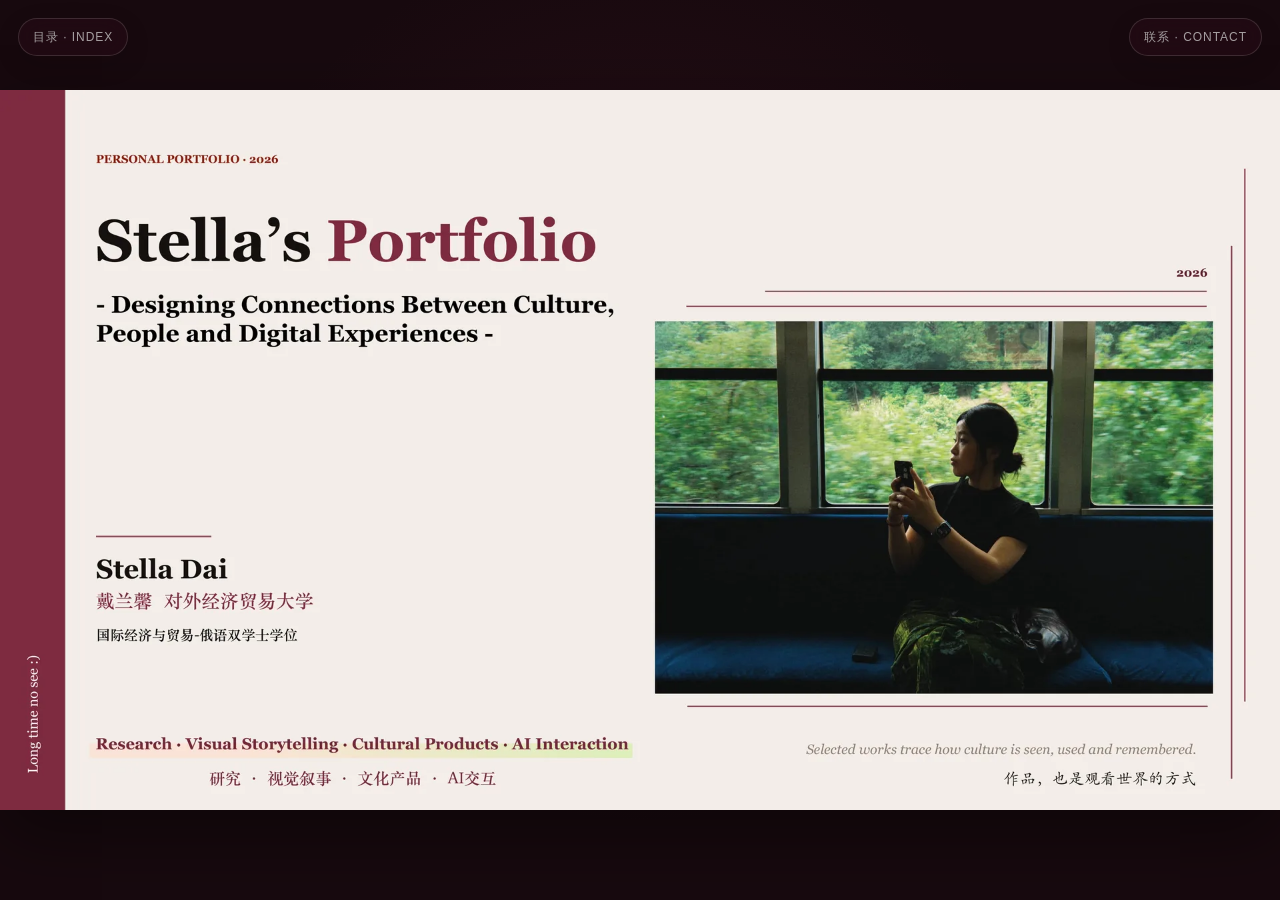
==== commit 868c6f23: "Refresh portfolio cover, profile, and closing slides" ====
--- a/index.html
+++ b/index.html
@@ -138,21 +138,19 @@
     .slide.leaving { z-index: 2; }
 
     .slide.enter-next {
-      animation: enter-next 540ms var(--ease) both;
-      box-shadow: -30px 0 54px rgba(36, 10, 19, 0.2);
+      animation: enter-next 420ms var(--ease) both;
     }
 
     .slide.leave-next {
-      animation: leave-next 540ms var(--ease) both;
+      animation: leave-next 420ms var(--ease) both;
     }
 
     .slide.enter-prev {
-      animation: enter-prev 540ms var(--ease) both;
-      box-shadow: 30px 0 54px rgba(36, 10, 19, 0.2);
+      animation: enter-prev 420ms var(--ease) both;
     }
 
     .slide.leave-prev {
-      animation: leave-prev 540ms var(--ease) both;
+      animation: leave-prev 420ms var(--ease) both;
     }
 
     @keyframes enter-next {
@@ -182,7 +180,6 @@
 
     .slide.dragging.active {
       z-index: 3;
-      box-shadow: 0 0 58px rgba(36, 10, 19, 0.22);
     }
     .slide.drag-preview { z-index: 2; }
 
@@ -1059,6 +1056,9 @@
     }
 
     .contact-copy {
+      display: inline-flex;
+      align-items: center;
+      justify-content: center;
       min-width: 72px;
       min-height: 42px;
       padding: 0 14px;
@@ -1068,6 +1068,7 @@
       background: rgba(255, 255, 255, 0.06);
       font: 600 11px/1 var(--ui-font);
       letter-spacing: 0.06em;
+      text-decoration: none;
       cursor: pointer;
     }
 
@@ -1218,11 +1219,11 @@
     <main class="deck-stage" id="deckStage" aria-label="Stella Dai 作品集">
       <section class="slide active" aria-label="封面">
         <img class="page-image" data-low="assets/slides-webp/1x/slide-01.webp" data-high="assets/slides-webp/2x/slide-01.webp" data-fallback="assets/slides/slide-01.png" alt="Stella's Portfolio 封面" draggable="false" decoding="async">
-        <div class="sr-only"><h1>Stella’s Portfolio 2026</h1><p>Culture in Everyday Life. Selected works in research, visual storytelling, cultural products and AI interaction.</p></div>
+        <div class="sr-only"><h1>Stella’s Portfolio 2026</h1><p>Designing connections between culture, people and digital experiences through research, visual storytelling, cultural products and AI interaction.</p></div>
       </section>
       <section class="slide" aria-label="个人介绍">
         <img class="page-image" data-low="assets/slides-webp/1x/slide-02.webp" data-high="assets/slides-webp/2x/slide-02.webp" data-fallback="assets/slides/slide-02.png" alt="About Stella Dai" draggable="false" decoding="async">
-        <div class="sr-only"><h2>About Stella Dai｜关于我</h2><p>跨越语言、市场与影像的复合背景，关注文化如何被研究、讲述并转化为可感知的作品。</p></div>
+        <div class="sr-only"><h2>About Stella Dai｜关于我</h2><p>以用户研究、数据与创意技术、视觉叙事和产品思维，将文化观察与数字工具转化为可体验的内容。</p></div>
       </section>
       <section class="slide" aria-label="创意项目 风颂牧影">
         <img class="page-image" data-low="assets/slides-webp/1x/slide-03.webp" data-high="assets/slides-webp/2x/slide-03.webp" data-fallback="assets/slides/slide-03.png" alt="Fengsong Muying 风颂牧影" draggable="false" decoding="async">
@@ -1270,8 +1271,7 @@
       </section>
       <section class="slide" aria-label="结尾">
         <img class="page-image" data-low="assets/slides-webp/1x/slide-13.webp" data-high="assets/slides-webp/2x/slide-13.webp" data-fallback="assets/slides/slide-13.png" alt="Selected works are also selected ways of seeing" draggable="false" decoding="async">
-        <span class="wechat-correction" aria-hidden="true">UrWaterProoff</span>
-        <div class="sr-only"><h2>Contact Stella Dai｜联系戴兰馨</h2><p>Email: stelladai096@163.com. WeChat: UrWaterProoff. Xiaohongshu: xx_duoluoxi.</p></div>
+        <div class="sr-only"><h2>Contact Stella Dai｜联系戴兰馨</h2><p>Selected works are also selected ways of seeing. I hope to keep exploring how culture becomes experience and how digital media creates new ways of seeing. Email: stelladai096@163.com. WeChat: UrWaterProoff. Xiaohongshu: xx_duoluoxi.</p></div>
         <button class="interactive-hotspot contact-hotspot" id="endContactHotspot" type="button" aria-label="打开 Stella 的联系方式"></button>
       </section>
     </main>
@@ -1402,7 +1402,7 @@
       <button class="overlay-close" type="button" data-close-overlay aria-label="关闭联系方式">×</button>
     </header>
     <div class="contact-panel">
-      <p class="contact-intro">如果这些作品与你正在关注的问题产生连接，欢迎通过以下方式联系。</p>
+      <p class="contact-intro">Let’s connect!</p>
 
       <div class="contact-card">
         <span class="contact-kind">01</span>
@@ -1424,11 +1424,11 @@
 
       <div class="contact-card">
         <span class="contact-kind">03</span>
-        <div class="contact-card-body">
+        <a class="contact-card-body" href="https://xhslink.cn/m/94EcQ63JtDR" target="_blank" rel="noopener noreferrer">
           <span class="contact-card-label">小红书 · Xiaohongshu</span>
           <span class="contact-card-value">xx_duoluoxi</span>
-        </div>
-        <button class="contact-copy" type="button" data-copy="xx_duoluoxi" aria-label="复制小红书账号">复制</button>
+        </a>
+        <a class="contact-copy" href="https://xhslink.cn/m/94EcQ63JtDR" target="_blank" rel="noopener noreferrer" aria-label="打开小红书主页">打开</a>
       </div>
     </div>
   </section>
@@ -1611,6 +1611,7 @@
         this.currentSlide = this.readHash();
         this.helpPanel = document.getElementById('helpPanel');
         this.isAnimating = false;
+        this.queuedNavigation = null;
         this.stageScale = 1;
         this.reducedMotion = window.matchMedia('(prefers-reduced-motion: reduce)').matches;
         this.webpSupported = document.createElement('canvas')
@@ -2465,6 +2466,7 @@
 
           this.touch = this.emptyTouchState();
           this.isAnimating = false;
+          this.flushNavigationQueue();
         }, duration + 35);
       }
 
@@ -2485,7 +2487,7 @@
 
           const now = performance.now();
           const direction = Math.sign(delta);
-          const startsNewGesture = now - this.wheel.lastEventAt > 180;
+          const startsNewGesture = now - this.wheel.lastEventAt > 150;
           const changesDirection = this.wheel.direction && direction !== this.wheel.direction;
 
           if (startsNewGesture || changesDirection) {
@@ -2498,20 +2500,40 @@
           if (this.wheel.endTimer) window.clearTimeout(this.wheel.endTimer);
           this.wheel.endTimer = window.setTimeout(() => {
             this.wheel = this.emptyWheelState();
-          }, 180);
-
-          if (this.wheel.committed || this.isAnimating) return;
+          }, 150);
+
+          if (this.wheel.committed) return;
 
           this.wheel.accumulatedDelta += delta;
           const isDiscreteWheel = event.deltaMode !== WheelEvent.DOM_DELTA_PIXEL
             || Math.abs(delta) >= 48;
-          const threshold = isDiscreteWheel ? 32 : 46;
+          const threshold = isDiscreteWheel ? 32 : 40;
           if (Math.abs(this.wheel.accumulatedDelta) < threshold) return;
 
           this.wheel.committed = true;
           this.wheel.accumulatedDelta = 0;
-          this.showSlide(this.currentSlide + direction);
+          if (this.isAnimating) {
+            this.queueNavigation(direction);
+          } else {
+            this.showSlide(this.currentSlide + direction);
+          }
         }, { passive: false });
+      }
+
+      queueNavigation(direction, updateHash = true) {
+        const normalizedDirection = Math.sign(direction);
+        if (!normalizedDirection) return;
+        this.queuedNavigation = { direction: normalizedDirection, updateHash };
+        this.prefetchForNavigation(this.currentSlide + normalizedDirection, normalizedDirection);
+      }
+
+      flushNavigationQueue() {
+        const queued = this.queuedNavigation;
+        this.queuedNavigation = null;
+        if (!queued) return;
+        window.requestAnimationFrame(() => {
+          this.showSlide(this.currentSlide + queued.direction, queued.updateHash);
+        });
       }
 
       setupHashNav() {
@@ -2527,7 +2549,12 @@
           this.updateChrome(nextIndex, updateHash);
           return;
         }
-        if (this.isAnimating) return;
+        if (this.isAnimating) {
+          this.queueNavigation(nextIndex - this.currentSlide, updateHash);
+          return;
+        }
+        const directionValue = Math.sign(nextIndex - this.currentSlide);
+        this.prefetchForNavigation(nextIndex, directionValue);
         if (!this.isSlideLoaded(nextIndex)) {
           this.isAnimating = true;
           this.ensureSlideLoaded(nextIndex, true).then(() => {
@@ -2541,6 +2568,7 @@
         if (this.reducedMotion) {
           this.renderInstant(nextIndex, updateHash);
           this.prefetchAround(nextIndex);
+          this.flushNavigationQueue();
           return;
         }
 
@@ -2557,14 +2585,15 @@
 
         this.currentSlide = nextIndex;
         this.updateChrome(nextIndex, updateHash);
+        this.prefetchAround(nextIndex);
 
         window.setTimeout(() => {
           this.resetMotion(outgoing, true);
           this.resetMotion(incoming, true);
           incoming.classList.add('active', 'visible');
           this.isAnimating = false;
-          this.prefetchAround(nextIndex);
-        }, 575);
+          this.flushNavigationQueue();
+        }, 455);
       }
 
       renderInstant(index, updateHash = true) {
@@ -2672,13 +2701,22 @@
           .forEach((candidate) => this.ensureSlideLoaded(candidate, false).catch(() => {}));
       }
 
+      prefetchForNavigation(index, direction) {
+        if (index < 0 || index >= this.slides.length) return;
+        this.ensureSlideLoaded(index, true).catch(() => {});
+        const ahead = index + Math.sign(direction);
+        if (ahead >= 0 && ahead < this.slides.length) {
+          this.ensureSlideLoaded(ahead, false).catch(() => {});
+        }
+      }
+
       initializeImages() {
         const loading = document.getElementById('loading');
+        this.prefetchAround(this.currentSlide);
         this.ensureSlideLoaded(this.currentSlide, true)
           .catch(() => {})
           .finally(() => {
             loading.classList.add('done');
-            this.prefetchAround(this.currentSlide);
           });
 
         window.setTimeout(() => loading.classList.add('done'), 3000);
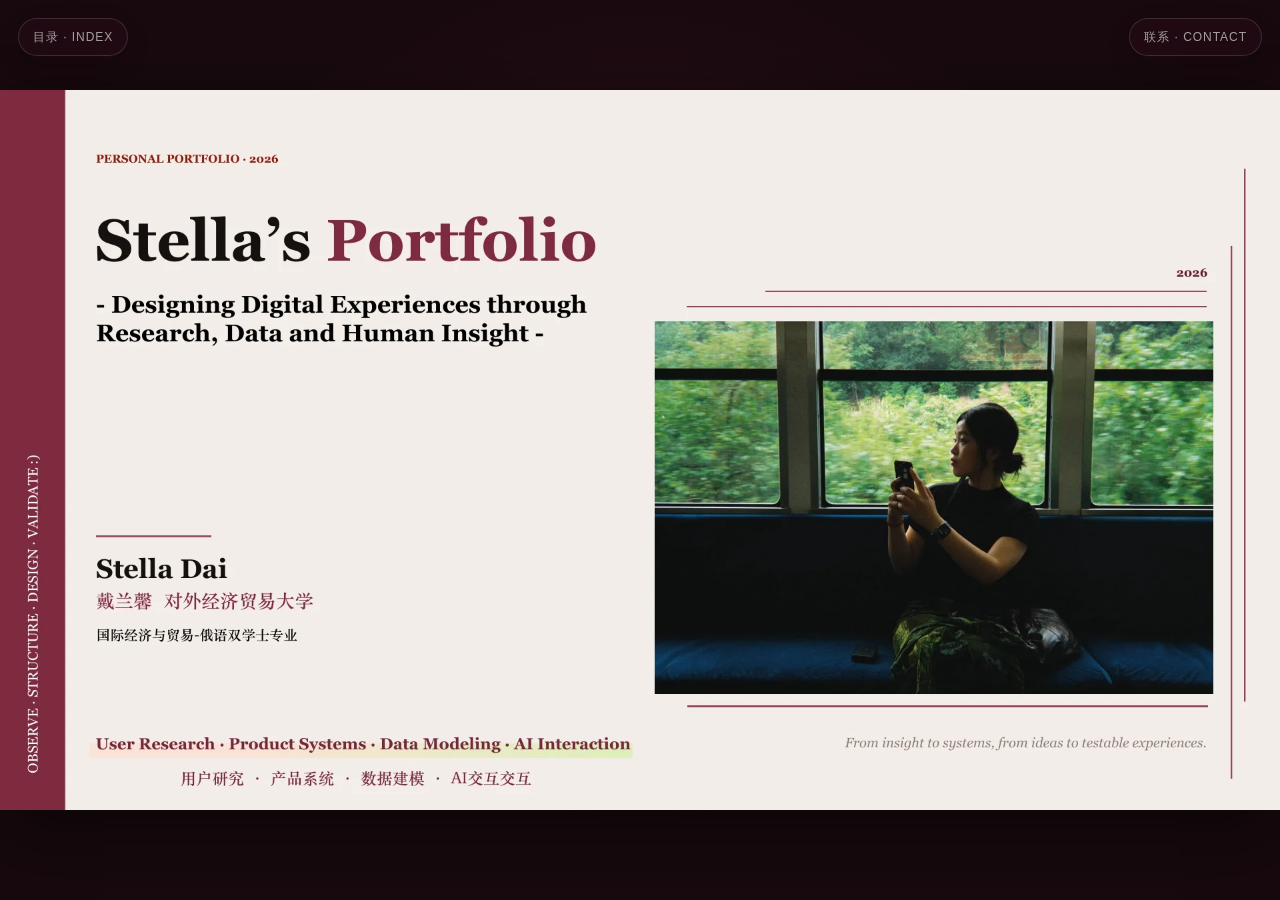
==== commit eb72c3ed: "Sync portfolio with updated 16-slide deck" ====
--- a/index.html
+++ b/index.html
@@ -3,7 +3,7 @@
 <head>
   <meta charset="utf-8">
   <meta name="viewport" content="width=device-width, initial-scale=1, viewport-fit=cover">
-  <meta name="description" content="Stella Dai’s selected works in cultural research, visual storytelling, cultural products and AI interaction.">
+  <meta name="description" content="Stella Dai’s portfolio across user research, product systems, data modeling, visual communication and AI interaction.">
   <meta name="theme-color" content="#250b13">
   <link rel="canonical" href="https://stella-win.github.io/stellas-portfolio_2026/">
   <link rel="icon" href="assets/favicon.svg" type="image/svg+xml">
@@ -12,14 +12,14 @@
     imagesizes="100vw" fetchpriority="high">
   <meta property="og:type" content="website">
   <meta property="og:title" content="Stella’s Portfolio 2026">
-  <meta property="og:description" content="Culture in Everyday Life · Research, Visual Storytelling, Cultural Products and AI Interaction.">
+  <meta property="og:description" content="Designing digital experiences through research, data and human insight.">
   <meta property="og:url" content="https://stella-win.github.io/stellas-portfolio_2026/">
   <meta property="og:image" content="https://stella-win.github.io/stellas-portfolio_2026/assets/social-preview.png">
   <meta property="og:image:width" content="1200">
   <meta property="og:image:height" content="630">
   <meta name="twitter:card" content="summary_large_image">
   <meta name="twitter:title" content="Stella’s Portfolio 2026">
-  <meta name="twitter:description" content="Culture in Everyday Life · Selected works by Stella Dai.">
+  <meta name="twitter:description" content="User Research · Product Systems · Data Modeling · AI Interaction.">
   <meta name="twitter:image" content="https://stella-win.github.io/stellas-portfolio_2026/assets/social-preview.png">
   <title>Stella’s Portfolio_2026</title>
   <script type="application/ld+json">
@@ -29,8 +29,8 @@
       "name": "Stella Dai",
       "alternateName": "戴兰馨",
       "url": "https://stella-win.github.io/stellas-portfolio_2026/",
-      "description": "A cross-disciplinary creator working across cultural research, visual storytelling, cultural products and AI interaction.",
-      "knowsAbout": ["Cultural Research", "Visual Storytelling", "Cultural Products", "AI Interaction"]
+      "description": "A cross-disciplinary creator designing testable digital experiences through research, data and human insight.",
+      "knowsAbout": ["User Research", "Product Systems", "Data Modeling", "Visual Communication", "AI Interaction"]
     }
   </script>
   <style>
@@ -280,8 +280,8 @@
 
     .video-link-label { left: 890px; top: 205px; width: 135px; height: 62px; }
     .video-link-frame { left: 545px; top: 292px; width: 480px; height: 330px; }
-    .game-link-label { left: 80px; top: 340px; width: 196px; height: 58px; }
-    .game-link-qr { left: 1735px; top: 925px; width: 126px; height: 120px; }
+    .game-link-label { left: 80px; top: 650px; width: 205px; height: 82px; }
+    .game-link-qr { left: 315px; top: 640px; width: 155px; height: 165px; }
 
     /* ===========================================
        NAVIGATION UI
@@ -1219,59 +1219,71 @@
     <main class="deck-stage" id="deckStage" aria-label="Stella Dai 作品集">
       <section class="slide active" aria-label="封面">
         <img class="page-image" data-low="assets/slides-webp/1x/slide-01.webp" data-high="assets/slides-webp/2x/slide-01.webp" data-fallback="assets/slides/slide-01.png" alt="Stella's Portfolio 封面" draggable="false" decoding="async">
-        <div class="sr-only"><h1>Stella’s Portfolio 2026</h1><p>Designing connections between culture, people and digital experiences through research, visual storytelling, cultural products and AI interaction.</p></div>
+        <div class="sr-only"><h1>Stella’s Portfolio 2026</h1><p>Designing digital experiences through research, data and human insight. User Research, Product Systems, Data Modeling and AI Interaction.</p></div>
       </section>
       <section class="slide" aria-label="个人介绍">
         <img class="page-image" data-low="assets/slides-webp/1x/slide-02.webp" data-high="assets/slides-webp/2x/slide-02.webp" data-fallback="assets/slides/slide-02.png" alt="About Stella Dai" draggable="false" decoding="async">
-        <div class="sr-only"><h2>About Stella Dai｜关于我</h2><p>以用户研究、数据与创意技术、视觉叙事和产品思维，将文化观察与数字工具转化为可体验的内容。</p></div>
+        <div class="sr-only"><h2>About Stella Dai｜关于我</h2><p>对外经济贸易大学国际经济与贸易和俄语双学士，GPA 3.73/4，专业排名 1/9。关注用户研究、产品与服务系统、数据建模、视觉与 AI。</p></div>
+      </section>
+      <section class="slide" aria-label="数理建模 MCM">
+        <img class="page-image" data-low="assets/slides-webp/1x/slide-03.webp" data-high="assets/slides-webp/2x/slide-03.webp" data-fallback="assets/slides/slide-03.png" alt="MCM Dancing with the Stars 隐藏投票建模" draggable="false" decoding="async">
+        <div class="sr-only"><h2>Modeling Hidden Votes｜MCM Dancing with the Stars</h2><p>将观众票视为受淘汰结果约束的隐藏变量，以 Dirichlet 先验与蒙特卡洛过滤重建票份额，并设计动态平衡评分机制。</p></div>
+      </section>
+      <section class="slide" aria-label="机器学习 信用卡客户资格预测">
+        <img class="page-image" data-low="assets/slides-webp/1x/slide-04.webp" data-high="assets/slides-webp/2x/slide-04.webp" data-fallback="assets/slides/slide-04.png" alt="Credit Card Eligibility Prediction with XGBoost" draggable="false" decoding="async">
+        <div class="sr-only"><h2>Credit Card Eligibility Prediction｜信用卡客户资格预测</h2><p>基于 36,000 条标注记录和 13 项客户特征，用 XGBoost 与概率校准把广泛外呼转化为可排序的客户优先级。</p></div>
+      </section>
+      <section class="slide" aria-label="AI 互动项目 切霉豆腐">
+        <img class="page-image" data-low="assets/slides-webp/1x/slide-05.webp" data-high="assets/slides-webp/2x/slide-05.webp" data-fallback="assets/slides/slide-05.png" alt="Cut Away the Bad Luck 切霉豆腐" draggable="false" decoding="async">
+        <div class="sr-only"><h2>Cut Away the Bad Luck｜切霉豆腐</h2><p>把“霉豆腐／霉运”的语言双关转化为移动端可玩的数字仪式，以滑动切除、实时反馈、清除报告和分享构成完整体验。</p></div>
+        <a class="interactive-hotspot game-link-label" href="https://service-453083130386.us-west2.run.app/" target="_blank" rel="noopener" aria-label="打开切霉豆腐 AI 互动游戏"></a>
+        <a class="interactive-hotspot game-link-qr" href="https://service-453083130386.us-west2.run.app/" target="_blank" rel="noopener" aria-label="扫描或点击体验切霉豆腐 AI 互动游戏"></a>
+      </section>
+      <section class="slide" aria-label="AI 交互学习设计 PaperPrism">
+        <img class="page-image" data-low="assets/slides-webp/1x/slide-06.webp" data-high="assets/slides-webp/2x/slide-06.webp" data-fallback="assets/slides/slide-06.png" alt="PaperPrism 机器学习论文交互学习设计" draggable="false" decoding="async">
+        <div class="sr-only"><h2>PaperPrism｜Interactive Learning Design</h2><p>面向机器学习论文阅读的双语互动知识库，连接主题发现、前置知识、公式机制、交互实验、技术谱系与下一步学习路径。</p></div>
       </section>
       <section class="slide" aria-label="创意项目 风颂牧影">
-        <img class="page-image" data-low="assets/slides-webp/1x/slide-03.webp" data-high="assets/slides-webp/2x/slide-03.webp" data-fallback="assets/slides/slide-03.png" alt="Fengsong Muying 风颂牧影" draggable="false" decoding="async">
-        <div class="sr-only"><h2>Fengsong Muying｜风颂牧影</h2><p>以草原生活、蒙药香传统与地方记忆建立香型叙事、品牌定位、产品体系与视觉方案。</p></div>
+        <img class="page-image" data-low="assets/slides-webp/1x/slide-07.webp" data-high="assets/slides-webp/2x/slide-07.webp" data-fallback="assets/slides/slide-07.png" alt="Fengsong Muying 风颂牧影" draggable="false" decoding="async">
+        <div class="sr-only"><h2>Fengsong Muying｜风颂牧影</h2><p>将草原生活、蒙药香传统与地方记忆转译为五组香型故事、品牌定位、产品体系与视觉体验。</p></div>
       </section>
       <section class="slide" aria-label="创作作品">
-        <img class="page-image" data-low="assets/slides-webp/1x/slide-04.webp" data-high="assets/slides-webp/2x/slide-04.webp" data-fallback="assets/slides/slide-04.png" alt="关于创作" draggable="false" decoding="async">
-        <div class="sr-only"><h2>The Axis Reflecting China｜中轴映华夏</h2><p>围绕北京中轴线完成叙事结构、脚本分镜、双语字幕与影像表达，作品获北京赛区银奖。</p></div>
+        <img class="page-image" data-low="assets/slides-webp/1x/slide-08.webp" data-high="assets/slides-webp/2x/slide-08.webp" data-fallback="assets/slides/slide-08.png" alt="关于创作 视频生产、视觉传达与路演展示" draggable="false" decoding="async">
+        <div class="sr-only"><h2>Creative Practice｜视频生产、视觉传达与路演展示</h2><p>通过影像、编辑设计、海报、宣传册、叙述结构、数据可视化与演示设计，将想法转化为面向受众的表达。</p></div>
         <a class="interactive-hotspot video-link-label" href="https://www.bilibili.com/video/BV12eapzgEvK/" target="_blank" rel="noopener" aria-label="在 B 站观看中轴映华夏视频"></a>
         <a class="interactive-hotspot video-link-frame" href="https://www.bilibili.com/video/BV12eapzgEvK/" target="_blank" rel="noopener" aria-label="播放中轴映华夏视频"></a>
       </section>
       <section class="slide" aria-label="新媒体实践">
-        <img class="page-image" data-low="assets/slides-webp/1x/slide-05.webp" data-high="assets/slides-webp/2x/slide-05.webp" data-fallback="assets/slides/slide-05.png" alt="关于新媒体" draggable="false" decoding="async">
-        <div class="sr-only"><h2>When Images Become Public Narratives｜当影像成为公共叙事</h2><p>校园媒体摄影、内容策划与图片编辑实践，覆盖微信公众号、微博和新闻网等公共传播场景。</p></div>
+        <img class="page-image" data-low="assets/slides-webp/1x/slide-09.webp" data-high="assets/slides-webp/2x/slide-09.webp" data-fallback="assets/slides/slide-09.png" alt="When Images Become Public Narratives" draggable="false" decoding="async">
+        <div class="sr-only"><h2>When Images Become Public Narratives｜当影像成为公共叙事</h2><p>为学校官方公众号 50 余篇文章供图，单篇最高阅读量 60,000+；11 篇超过 10,000，微博发布图片 200 余张，4 次进入新闻网首页。</p></div>
       </section>
       <section class="slide" aria-label="策展项目 在场">
-        <img class="page-image" data-low="assets/slides-webp/1x/slide-06.webp" data-high="assets/slides-webp/2x/slide-06.webp" data-fallback="assets/slides/slide-06.png" alt="关于策展 在场" draggable="false" decoding="async">
-        <div class="sr-only"><h2>Present｜在场</h2><p>将摄影档案重组为日常、城市、山野、味觉、事件与校园动物六个观看单元。</p></div>
+        <img class="page-image" data-low="assets/slides-webp/1x/slide-10.webp" data-high="assets/slides-webp/2x/slide-10.webp" data-fallback="assets/slides/slide-10.png" alt="Present 在场 所见与被忽略之间" draggable="false" decoding="async">
+        <div class="sr-only"><h2>Present｜在场——所见与被忽略之间</h2><p>将散落于不同时间和空间的影像重新组织为日常、城市、山野、味觉、事件与校园动物六个观看单元。</p></div>
       </section>
       <section class="slide" aria-label="摄影 静物与食物">
-        <img class="page-image" data-low="assets/slides-webp/1x/slide-07.webp" data-high="assets/slides-webp/2x/slide-07.webp" data-fallback="assets/slides/slide-07.png" alt="关于摄影 Before the First Bite" draggable="false" decoding="async">
-        <div class="sr-only"><h2>Before the First Bite｜食物入口之前</h2><p>从食物造型与日常餐桌两组影像出发，观察光线、器皿、质感与味觉记忆的关系。</p></div>
+        <img class="page-image" data-low="assets/slides-webp/1x/slide-11.webp" data-high="assets/slides-webp/2x/slide-11.webp" data-fallback="assets/slides/slide-11.png" alt="Before the First Bite 食物入口之前" draggable="false" decoding="async">
+        <div class="sr-only"><h2>Before the First Bite｜食物入口之前</h2><p>从食物造型与日常餐桌出发，观察颜色、光线、器皿、质感与味觉记忆的关系。</p></div>
       </section>
       <section class="slide" aria-label="摄影 纪实与现场">
-        <img class="page-image" data-low="assets/slides-webp/1x/slide-08.webp" data-high="assets/slides-webp/2x/slide-08.webp" data-fallback="assets/slides/slide-08.png" alt="关于摄影 Being Present" draggable="false" decoding="async">
-        <div class="sr-only"><h2>Being Present｜此刻，正在发生</h2><p>运动会、文化节与舞台活动中的纪实摄影，连接人物瞬间、现场关系与共同记忆。</p></div>
+        <img class="page-image" data-low="assets/slides-webp/1x/slide-12.webp" data-high="assets/slides-webp/2x/slide-12.webp" data-fallback="assets/slides/slide-12.png" alt="Being Present 此刻正在发生" draggable="false" decoding="async">
+        <div class="sr-only"><h2>Being Present｜此刻，正在发生</h2><p>记录运动会、国际文化节与服饰风尚大赛，在短暂事件中连接个人表达、现场关系与集体记忆。</p></div>
       </section>
-      <section class="slide" aria-label="摄影 人像">
-        <img class="page-image" data-low="assets/slides-webp/1x/slide-09.webp" data-high="assets/slides-webp/2x/slide-09.webp" data-fallback="assets/slides/slide-09.png" alt="关于摄影 Before We Are Defined" draggable="false" decoding="async">
-        <div class="sr-only"><h2>Before We Are Defined｜在被定义之前</h2><p>通过人物设定、服装道具、模特沟通与摄影，探索身份尚未固定时的多重可能。</p></div>
+      <section class="slide" aria-label="摄影 创意人像">
+        <img class="page-image" data-low="assets/slides-webp/1x/slide-13.webp" data-high="assets/slides-webp/2x/slide-13.webp" data-fallback="assets/slides/slide-13.png" alt="Before We Are Defined 在被定义之前" draggable="false" decoding="async">
+        <div class="sr-only"><h2>Before We Are Defined｜在被定义之前</h2><p>通过服装、道具、角色设定与人物沟通，探索人在被现实和规则定义之前仍然拥有的多重可能。</p></div>
       </section>
       <section class="slide" aria-label="文创 校园产品">
-        <img class="page-image" data-low="assets/slides-webp/1x/slide-10.webp" data-high="assets/slides-webp/2x/slide-10.webp" data-fallback="assets/slides/slide-10.png" alt="关于文创 Campus, Made Tangible" draggable="false" decoding="async">
-        <div class="sr-only"><h2>Campus, Made Tangible｜可被携带的校园</h2><p>通过产品场景策划与摄影，让台历、托特包、书签和徽章进入真实校园生活。</p></div>
+        <img class="page-image" data-low="assets/slides-webp/1x/slide-14.webp" data-high="assets/slides-webp/2x/slide-14.webp" data-fallback="assets/slides/slide-14.png" alt="Campus Made Tangible 校园文创" draggable="false" decoding="async">
+        <div class="sr-only"><h2>Campus, Made Tangible｜可被携带的校园</h2><p>通过产品场景策划与摄影，让台历、托特包、金属书签和针织刺绣徽章进入真实校园生活。</p></div>
       </section>
       <section class="slide" aria-label="文创 视觉设计">
-        <img class="page-image" data-low="assets/slides-webp/1x/slide-11.webp" data-high="assets/slides-webp/2x/slide-11.webp" data-fallback="assets/slides/slide-11.png" alt="关于文创 Stories to Keep" draggable="false" decoding="async">
-        <div class="sr-only"><h2>Stories to Keep｜值得留下的故事</h2><p>校园猫文创与雷锋主题明信片设计，将校园记忆、档案阅读与日常使用连接起来。</p></div>
-      </section>
-      <section class="slide" aria-label="人工智能交互设计">
-        <img class="page-image" data-low="assets/slides-webp/1x/slide-12.webp" data-high="assets/slides-webp/2x/slide-12.webp" data-fallback="assets/slides/slide-12.png" alt="关于 AI AI-Native Interactive Design" draggable="false" decoding="async">
-        <div class="sr-only"><h2>Cut Away the Bad Luck｜切霉豆腐</h2><p>从语言双关到移动端互动原型，以倒计时、滑动切除、实时计数和结果反馈构成数字仪式。</p></div>
-        <a class="interactive-hotspot game-link-label" href="https://service-453083130386.us-west2.run.app/" target="_blank" rel="noopener" aria-label="打开切霉豆腐 AI 互动游戏"></a>
-        <a class="interactive-hotspot game-link-qr" href="https://service-453083130386.us-west2.run.app/" target="_blank" rel="noopener" aria-label="扫描或点击体验切霉豆腐 AI 互动游戏"></a>
+        <img class="page-image" data-low="assets/slides-webp/1x/slide-15.webp" data-high="assets/slides-webp/2x/slide-15.webp" data-fallback="assets/slides/slide-15.png" alt="Stories to Keep 爱在小贸与雷锋主题明信片" draggable="false" decoding="async">
+        <div class="sr-only"><h2>Stories to Keep｜值得留下的故事</h2><p>“爱在小贸”系列与雷锋主题明信片，将校园记忆、档案阅读、原创视觉语言与日常使用连接起来。</p></div>
       </section>
       <section class="slide" aria-label="结尾">
-        <img class="page-image" data-low="assets/slides-webp/1x/slide-13.webp" data-high="assets/slides-webp/2x/slide-13.webp" data-fallback="assets/slides/slide-13.png" alt="Selected works are also selected ways of seeing" draggable="false" decoding="async">
-        <div class="sr-only"><h2>Contact Stella Dai｜联系戴兰馨</h2><p>Selected works are also selected ways of seeing. I hope to keep exploring how culture becomes experience and how digital media creates new ways of seeing. Email: stelladai096@163.com. WeChat: UrWaterProoff. Xiaohongshu: xx_duoluoxi.</p></div>
+        <img class="page-image" data-low="assets/slides-webp/1x/slide-16.webp" data-high="assets/slides-webp/2x/slide-16.webp" data-fallback="assets/slides/slide-16.png" alt="Selected works are also selected ways of seeing" draggable="false" decoding="async">
+        <div class="sr-only"><h2>Contact Stella Dai｜联系戴兰馨</h2><p>Selected works are also selected ways of seeing. Email: stelladai096@163.com. WeChat: UrWaterProoff. Xiaohongshu: xx_duoluoxi.</p></div>
         <button class="interactive-hotspot contact-hotspot" id="endContactHotspot" type="button" aria-label="打开 Stella 的联系方式"></button>
       </section>
     </main>
@@ -1350,7 +1362,7 @@
   <section class="portfolio-overlay process-overlay" id="processOverlay" role="dialog" aria-modal="true" aria-labelledby="processTitleEn">
     <aside class="process-drawer" id="processDrawer">
       <header class="process-drawer-header">
-        <div class="process-kicker" id="processKicker">PROCESS NOTE · 01 / 11</div>
+        <div class="process-kicker" id="processKicker">PROCESS NOTE · 01 / 14</div>
         <h2 class="process-title-en" id="processTitleEn">Project Process</h2>
         <p class="process-title-zh" id="processTitleZh">项目过程</p>
         <p class="process-meta" id="processMeta"></p>
@@ -1437,6 +1449,69 @@
     const PROCESS_PROJECTS = new Map([
       [3, [{
         number: '01',
+        titleEn: 'Modeling Hidden Votes',
+        titleZh: 'MCM《Dancing with the Stars》',
+        meta: '2026 · MATHEMATICAL MODELING · TEAM PROJECT',
+        scope: 'Problem Framing · Data Cleaning · Bayesian Reconstruction · Monte Carlo Simulation · Mechanism Design',
+        observation: '节目公开评委分数与淘汰结果，却不公开观众票。项目需要在信息不完整的条件下反推票份额、比较评分规则，并判断选手晋级驱动因素是否随赛程变化。',
+        actions: [
+          '清洗跨季选手、周次、评委分数与淘汰记录，把历史规则转化为可计算约束。',
+          '将观众票视为隐藏变量，结合 Dirichlet 先验与蒙特卡洛过滤，重建每季每周可能的票份额分布。',
+          '比较不同融合规则，并用熵平衡、平方根压缩与 Sigmoid 映射设计动态评分机制。'
+        ],
+        turningPoint: '隐藏票数不再被当作一个需要“猜中”的单点答案，而是被重构为受淘汰结果与评分规则共同约束的可行分布。模型由此能够表达不确定性，而不只是给出一个看似精确的数字。',
+        harvest: '完成公平感知的隐藏投票重建与 Entropy-Balanced Dynamic Quadratic Fusion 评分机制，形成从非结构化记录到机制设计的完整建模链路，项目获 MCM/ICM Honorable Mention。',
+        points: ['Latent Variable Modeling', 'Monte Carlo Filtering', 'Fairness-aware Scoring', 'Mechanism Design']
+      }]],
+      [4, [{
+        number: '02',
+        titleEn: 'Credit Card Eligibility Prediction',
+        titleZh: '信用卡客户资格预测',
+        meta: 'MACHINE LEARNING · PREDICTIVE MODELING · INDIVIDUAL PROJECT',
+        scope: 'Data Cleaning · Feature Engineering · Model Comparison · XGBoost · Probability Calibration',
+        observation: '有限的电话营销资源不适合继续扩大外呼范围。真正的问题是识别更可能符合资格标签的客户，并让预测概率既能排序，也足够可信地支持触达优先级。',
+        actions: [
+          '清洗 36,000 条标注记录与 13 项客户特征，处理异常值、缺失信息和 22.22% 正类占比带来的类别不平衡。',
+          '比较多种模型后选择 XGBoost，并用特征重要性与误差分析检查排序依据。',
+          '对输出概率进行校准，把模型分数转化为可用于分层触达的概率信号。'
+        ],
+        turningPoint: '项目从“谁排在前面”继续追问“0.8 是否真的意味着接近 80%”。排序能力与概率可信度被拆开评估后，模型才从竞赛指标走向可执行的业务优先级。',
+        harvest: '完成从原始客户记录、模型选择到概率校准的预测流程，并将结果组织为 Ranked Leads，而不是一个孤立的二分类标签。',
+        points: ['Imbalanced Classification', 'XGBoost', 'Probability Calibration', 'Lead Prioritization']
+      }]],
+      [5, [{
+        number: '03',
+        titleEn: 'Cut Away the Bad Luck',
+        titleZh: '切霉豆腐',
+        meta: '2026 · PLAYABLE CULTURAL INTERACTION · INDIVIDUAL PROJECT',
+        scope: 'Concept · Interaction Logic · UI Copywriting · Visual Direction · Prompt Design · Testing & Deployment',
+        observation: '“辞旧迎新”常以祝福语和静态海报出现。一个三十秒、能够亲手完成的动作，可以让愿望获得更直接的身体反馈。',
+        actions: [
+          '从“霉豆腐／霉运”的语言双关出发，将体验压缩为进入、命名、滑动切除、即时反馈、清除报告与再次分享。',
+          '借助 AI 辅助开发实现触摸与鼠标手势、对象生成、碰撞检测、连击反馈和移动端静态部署，再通过真机测试调整节奏与层级。'
+        ],
+        turningPoint: '当“切掉霉运”真正落到滑动手势上，概念才从一句文案变成玩法。动作、计数与结果反馈共同构成一段完整的数字仪式。',
+        harvest: '完成无需下载、可通过二维码访问的移动端互动网页，实现手势切除、粒子与声音反馈、清除报告、重玩与分享。AI缩短了实现路径，体验的分寸仍由持续测试与人的判断决定。',
+        points: ['Gesture-based Interaction', 'Game Logic', 'Mobile Usability Testing', 'AI-assisted Prototyping']
+      }]],
+      [6, [{
+        number: '04',
+        titleEn: 'PaperPrism',
+        titleZh: '机器学习论文交互学习设计',
+        meta: '2026 · INTERACTIVE LEARNING DESIGN · INDIVIDUAL PROJECT',
+        scope: 'Knowledge Translation · Information Architecture · Interaction Design · AI Workflow · System Thinking',
+        observation: '原始论文把前置知识、符号假设和实验背景压缩在专家写作中；常见摘要工具解释结论，却很少帮助读者观察公式如何运作、论文之间如何连接，以及下一篇应该读什么。',
+        actions: [
+          '用主题、难度与学习目标组织双语论文库，并在阅读前显式展示前置知识。',
+          '把每篇论文重组为问题、方法、公式、证据与局限，再加入参数调节与模型响应观察。',
+          '建立相关论文、技术谱系与依赖关系，让单篇阅读继续延伸为引导式学习路径。'
+        ],
+        turningPoint: '当“摘要一篇论文”被改写为“设计进入一篇论文的路径”，产品不再追求替代原文，而是帮助读者准备、阅读、互动、连接并继续。',
+        harvest: '完成个人策展的双语互动机器学习论文库原型，覆盖 Discover、Prepare、Read、Interact、Connect 与 Continue 六段学习流程。',
+        points: ['Knowledge Translation', 'Interactive Explanation', 'Learning Path Design', 'AI Workflow']
+      }]],
+      [7, [{
+        number: '05',
         titleEn: 'Fengsong Muying',
         titleZh: '风颂牧影',
         meta: '2025 · CULTURAL BRAND CONCEPT · TEAM PROJECT',
@@ -1450,8 +1525,8 @@
         harvest: '五组香型故事由此形成，并延展为项目计划书、产品宣传册、视觉方案与路演材料。文化线索进入命名、图像与使用场景，一套能够持续生成内容的品牌规则随之建立。',
         points: ['Cultural Material Mapping', 'Scent Narrative System', 'Brand Direction', 'Project Leadership']
       }]],
-      [4, [{
-        number: '02',
+      [8, [{
+        number: '06',
         titleEn: 'The Axis Reflecting China',
         titleZh: '中轴映华夏',
         meta: 'CROSS-CULTURAL SHORT FILM · TEAM PROJECT',
@@ -1465,8 +1540,8 @@
         harvest: '完成英文文化传播短片《The Axis Reflecting China》，获外研社·国才杯“理解当代中国”短视频比赛北京赛区银奖。项目留下了一套从文化资料筛选到双语影像表达的工作路径。',
         points: ['Narrative Selection', 'Storyboard Planning', 'Bilingual Adaptation', 'Cross-cultural Communication']
       }]],
-      [5, [{
-        number: '03',
+      [9, [{
+        number: '07',
         titleEn: 'When Images Become Public Narratives',
         titleZh: '当影像成为公共叙事',
         meta: '2023–2026 · SCHOOL MEDIA PRACTICE · LONG-TERM PRACTICE',
@@ -1480,8 +1555,8 @@
         harvest: '为官方微信公众号50余篇文章供图，单篇最高阅读量60,000+，11篇超过10,000；新闻网供图18篇，微博发布图片200余张，4次作品进入新闻网首页。',
         points: ['Cross-platform Image Editing', 'Editorial Sequencing', 'Event Coverage', 'Team Coordination']
       }]],
-      [6, [{
-        number: '04',
+      [10, [{
+        number: '08',
         titleEn: 'Present',
         titleZh: '在场——所见与被忽略之间',
         meta: '2024 · PHOTOGRAPHIC CURATION · TEAM PROJECT',
@@ -1495,8 +1570,8 @@
         harvest: '完成六个策展单元、主题海报、展览文字、作品墙设计与现场布展。散落的个人观看由此形成一份可以重新阅读的集体影像档案。',
         points: ['Archive Review', 'Curatorial Editing', 'Visual Sequencing', 'Collective Storytelling']
       }]],
-      [7, [{
-        number: '05',
+      [11, [{
+        number: '09',
         titleEn: 'Before the First Bite',
         titleZh: '食物入口之前',
         meta: 'CONCEPT · STYLING · PHOTOGRAPHY',
@@ -1510,8 +1585,8 @@
         harvest: '完成一组包含静物造型与日常记录的食物摄影系列，并系统练习自然光、质感、器皿关系与画面留白。关于味觉记忆的下一步，将需要食物来源与人物讲述进入作品。',
         points: ['Food Styling', 'Natural-light Photography', 'Series Editing', 'Visual Memory']
       }]],
-      [8, [{
-        number: '06',
+      [12, [{
+        number: '10',
         titleEn: 'Being Present',
         titleZh: '此刻，正在发生',
         meta: '2024–2025 · DOCUMENTARY PHOTOGRAPHY · CAMPUS EVENTS',
@@ -1525,8 +1600,8 @@
         harvest: '完成运动会、国际文化节、服饰风尚大赛等活动记录，相关照片用于学校官方媒体传播。不同事件也逐渐形成各自的机位判断与选片方法。',
         points: ['Moment Anticipation', 'Event Structure Reading', 'Documentary Selection', 'Public Communication']
       }]],
-      [9, [{
-        number: '07',
+      [13, [{
+        number: '11',
         titleEn: 'Before We Are Defined',
         titleZh: '在被定义之前',
         meta: 'CREATIVE PORTRAITURE · VISUAL STYLING',
@@ -1540,8 +1615,8 @@
         harvest: '完成多角色创意肖像系列，建立从抽象主题、人物设定到造型和摄影呈现的完整路径。后续创作会在拍摄前加入人物访谈，让角色拥有更具体的经验来源。',
         points: ['Character Direction', 'Visual Styling', 'Model Collaboration', 'Series Consistency']
       }]],
-      [10, [{
-        number: '08',
+      [14, [{
+        number: '12',
         titleEn: 'Campus, Made Tangible',
         titleZh: '可被携带的校园',
         meta: '2023–2026 · OFFICIAL CULTURAL PRODUCTS · TEAM COLLABORATION',
@@ -1555,8 +1630,8 @@
         harvest: '完成多类官方校园文创的场景化摄影与视觉素材，为团队产品展示提供统一图像。个人贡献集中于场景策划与摄影，产品本体属于团队共同成果。',
         points: ['Product-scene Photography', 'Usage-context Design', 'Visual Consistency', 'Authorship Clarity']
       }]],
-      [11, [{
-        number: '09',
+      [15, [{
+        number: '13',
         titleEn: 'Love at UIBE',
         titleZh: '爱在小贸',
         meta: '2025 · INDEPENDENT CULTURAL PRODUCT DESIGN',
@@ -1570,7 +1645,7 @@
         harvest: '完成明信片、书签、钥匙扣与卡包系列，并加入“不让小猫继续流浪”的倡议。更完整的版本仍需要与校园照护团队合作，让文字态度转化为具体机制。',
         points: ['Campus Observation', 'Graphic System', 'Multi-format Adaptation', 'Responsible Cultural Design']
       }, {
-        number: '10',
+        number: '14',
         titleEn: 'A Letter Still Relevant Today',
         titleZh: '仍与当下有关的一封信',
         meta: '2025 · INDEPENDENT EDITORIAL PRODUCT DESIGN',
@@ -1583,21 +1658,6 @@
         turningPoint: '背面恢复书写功能后，明信片不再只是历史材料的展示板。阅读与书写首尾相接，产品的使用动作也进入了叙事。',
         harvest: '完成雷锋主题明信片的概念、视觉语言与双面版式。项目也明确了一条底线：档案图像、文字出处与使用授权需要完整记录，复古视觉无法替代证据链。',
         points: ['Archival Visual Research', 'Editorial Narrative', 'Print Layout', 'Source Awareness']
-      }]],
-      [12, [{
-        number: '11',
-        titleEn: 'Cut Away the Bad Luck',
-        titleZh: '切霉豆腐',
-        meta: '2026 · AI-NATIVE INTERACTIVE DESIGN · INDIVIDUAL PROJECT',
-        scope: 'Concept · Interaction Logic · UI Copywriting · Visual Direction · Prompt Design · Testing & Deployment',
-        observation: '“辞旧迎新”常以祝福语和静态海报出现。一个三十秒、能够亲手完成的动作，可以让愿望获得更直接的身体反馈。',
-        actions: [
-          '从“霉豆腐／霉运”的语言双关出发，将体验压缩为进入、倒计时、滑动切除与结果报告。',
-          '借助Claude Code实现页面状态、手势识别与动画，再通过移动端测试调整按钮层级、反馈节奏和结果信息。'
-        ],
-        turningPoint: '当“切掉霉运”真正落到滑动手势上，概念才从一句文案变成玩法。动作、计数与结果反馈共同构成一段完整的数字仪式。',
-        harvest: '完成可通过二维码访问的移动端互动网页，实现30秒倒计时、滑动切除、实时计数与个性化结果反馈。AI缩短了实现路径，体验的分寸仍由持续测试与人的判断决定。',
-        points: ['Gesture-based Interaction', 'Prompt Decomposition', 'Mobile Usability Testing', 'AI-assisted Prototyping']
       }]]
     ]);
 
@@ -1620,23 +1680,26 @@
         this.touch = this.emptyTouchState();
         this.wheel = this.emptyWheelState();
         this.galleryCounts = new Map([
-          [3, 7], [4, 16], [5, 14], [6, 8], [7, 9],
-          [8, 11], [9, 9], [10, 9], [11, 13], [12, 6]
+          [3, 4], [4, 3], [5, 4], [6, 2], [7, 7], [8, 16], [9, 14],
+          [10, 8], [11, 9], [12, 11], [13, 9], [14, 9], [15, 13]
         ]);
         this.processProjects = PROCESS_PROJECTS;
         this.slideTitles = [
           '封面｜Cover',
           '关于我｜About',
+          '数理｜Modeling Hidden Votes',
+          '机器学习｜Credit Card Eligibility',
+          'AI｜Cut Away the Bad Luck',
+          'AI｜PaperPrism',
           '风颂牧影｜Fengsong Muying',
           '创作｜Creative Practice',
           '新媒体｜Public Narratives',
-          '策展｜Being Present',
+          '策展｜Present',
           '摄影｜Before the First Bite',
           '摄影｜Being Present',
           '摄影｜Before We Are Defined',
           '文创｜Campus, Made Tangible',
           '文创｜Stories to Keep',
-          'AI｜Interactive Design',
           '结尾｜Closing'
         ];
         this.activeOverlay = null;
@@ -1690,7 +1753,7 @@
       readHash() {
         const match = window.location.hash.match(/slide=(\d+)/);
         const index = match ? Number(match[1]) - 1 : 0;
-        return Math.max(0, Math.min(index, 12));
+        return Math.max(0, Math.min(index, this.slides.length - 1));
       }
 
       setupPortfolioOverlays() {
@@ -1903,7 +1966,7 @@
       }
 
       renderProcessProject(project) {
-        this.processKicker.textContent = `PROCESS NOTE · ${project.number} / 11`;
+        this.processKicker.textContent = `PROCESS NOTE · ${project.number} / 14`;
         this.processTitleEn.textContent = project.titleEn;
         this.processTitleZh.textContent = project.titleZh;
         this.processMeta.textContent = project.meta;
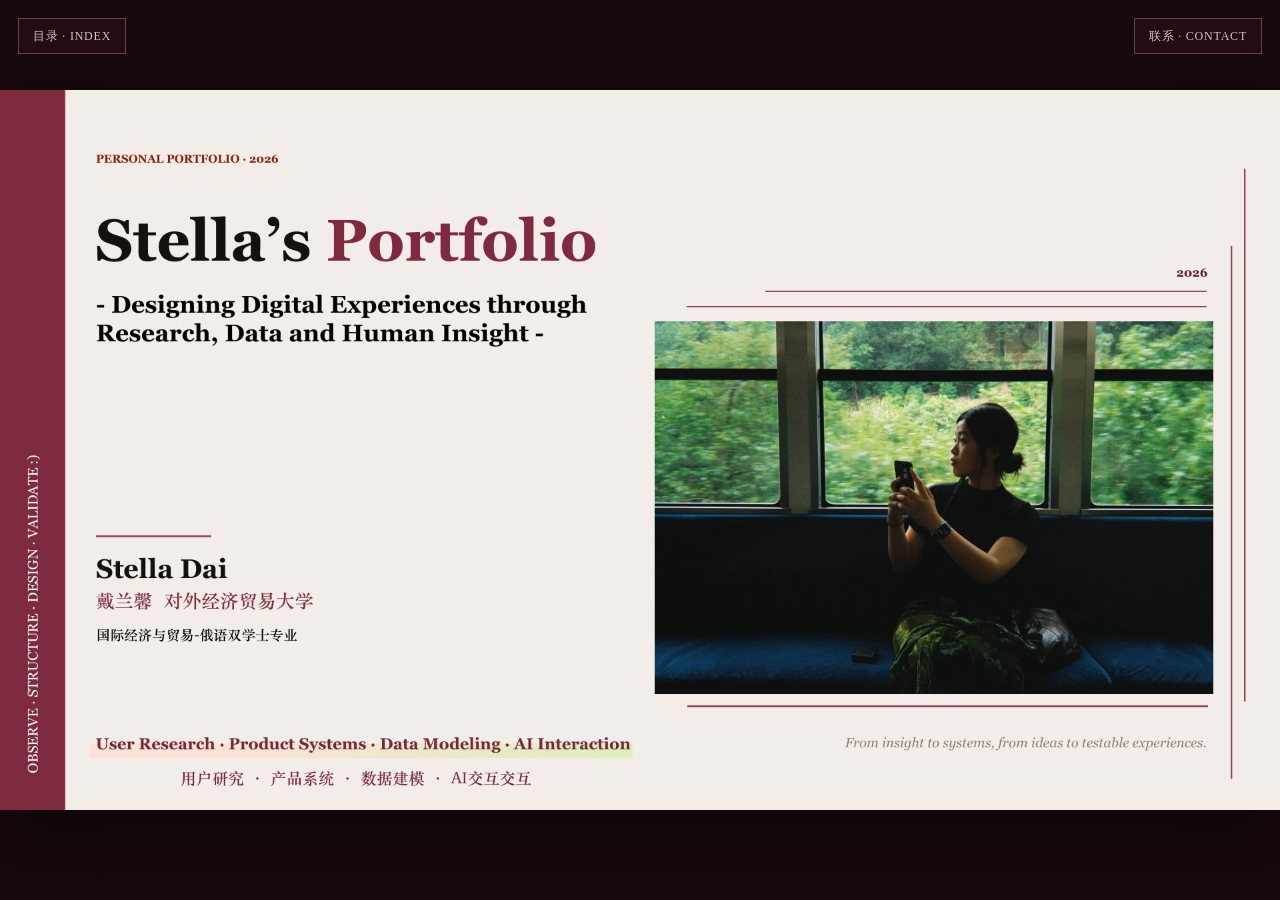
==== commit 51e1fcc2: "Update portfolio visuals and case-study reading" ====
--- a/index.html
+++ b/index.html
@@ -46,10 +46,11 @@
       --paper: #f5eee8;
       --ink: #2d2226;
       --muted: #81777a;
-      --ui-font: -apple-system, BlinkMacSystemFont, 'PingFang SC', 'Hiragino Sans GB', 'Microsoft YaHei', sans-serif;
-      --display-font: Garamond, Georgia, 'Times New Roman', serif;
-      --sans-font: -apple-system, BlinkMacSystemFont, 'PingFang SC', 'Hiragino Sans GB', 'Microsoft YaHei', sans-serif;
-      --serif-font: 'Songti SC', SimSun, Georgia, serif;
+      --portfolio-font: Georgia, 'STZhongsong', '华文中宋', serif;
+      --ui-font: var(--portfolio-font);
+      --display-font: var(--portfolio-font);
+      --sans-font: var(--portfolio-font);
+      --serif-font: var(--portfolio-font);
       --ease: cubic-bezier(0.16, 1, 0.3, 1);
     }
 
@@ -69,6 +70,7 @@
       box-sizing: border-box;
       margin: 0;
       padding: 0;
+      font-synthesis: none;
     }
 
     /* ===========================================
@@ -484,32 +486,51 @@
     }
 
     /* ===========================================
-       PROJECT PROCESS DRAWER
-       A reading layer for role, decisions and outcomes.
+       PROJECT CASE-STUDY DRAWER
+       One page-level model, four editorial templates.
        =========================================== */
     .process-overlay {
-      background: rgba(20, 6, 11, 0.7);
-      backdrop-filter: blur(10px);
-      -webkit-backdrop-filter: blur(10px);
+      background: rgba(20, 6, 11, 0.72);
+      backdrop-filter: blur(12px);
+      -webkit-backdrop-filter: blur(12px);
     }
 
     .process-drawer {
+      --process-accent: #7d263f;
+      --process-accent-soft: rgba(125, 38, 63, 0.075);
       position: absolute;
       top: 0;
       right: 0;
       display: flex;
       flex-direction: column;
-      width: min(760px, 58vw);
+      width: min(66vw, 1240px);
       height: 100%;
       overflow: hidden;
       color: var(--ink);
-      background:
-        linear-gradient(rgba(116, 40, 60, 0.035) 1px, transparent 1px),
-        var(--paper);
-      background-size: 100% 34px;
-      box-shadow: -30px 0 80px rgba(13, 2, 7, 0.32);
+      background: #f8f5f1;
+      box-shadow: -34px 0 90px rgba(13, 2, 7, 0.34);
       transform: translateX(104%);
       transition: transform 480ms var(--ease);
+    }
+
+    .process-drawer.template-data-modeling {
+      --process-accent: #5d4387;
+      --process-accent-soft: rgba(93, 67, 135, 0.085);
+    }
+
+    .process-drawer.template-ai-product {
+      --process-accent: #b31f2b;
+      --process-accent-soft: rgba(179, 31, 43, 0.075);
+    }
+
+    .process-drawer.template-brand-communication {
+      --process-accent: #7d263f;
+      --process-accent-soft: rgba(125, 38, 63, 0.075);
+    }
+
+    .process-drawer.template-photography-curation {
+      --process-accent: #5a3942;
+      --process-accent-soft: rgba(90, 57, 66, 0.08);
     }
 
     .process-overlay.open .process-drawer { transform: translateX(0); }
@@ -517,9 +538,11 @@
     .process-drawer-header {
       position: relative;
       flex: 0 0 auto;
-      padding: 34px 76px 24px 42px;
-      border-bottom: 1px solid rgba(74, 24, 39, 0.14);
-      background: rgba(252, 250, 247, 0.94);
+      padding: 30px 82px 25px 46px;
+      border-bottom: 1px solid rgba(74, 24, 39, 0.13);
+      background:
+        radial-gradient(circle at 86% 10%, var(--process-accent-soft), transparent 34%),
+        rgba(252, 250, 247, 0.97);
     }
 
     .process-drawer-header::before {
@@ -529,16 +552,16 @@
       top: 0;
       width: 7px;
       height: 100%;
-      background: var(--plum);
+      background: var(--process-accent);
     }
 
     .process-kicker {
       display: flex;
       align-items: center;
       gap: 12px;
-      margin-bottom: 14px;
-      color: var(--muted);
-      font: 600 10px/1 var(--ui-font);
+      margin-bottom: 12px;
+      color: var(--process-accent);
+      font: 700 10px/1 var(--ui-font);
       letter-spacing: 0.16em;
       text-transform: uppercase;
     }
@@ -547,33 +570,80 @@
       content: '';
       width: 54px;
       height: 1px;
-      background: rgba(116, 40, 60, 0.3);
+      background: color-mix(in srgb, var(--process-accent) 35%, transparent);
     }
 
     .process-title-en {
+      max-width: 820px;
       color: var(--wine);
-      font: 600 clamp(32px, 3.4vw, 52px)/0.96 var(--display-font);
+      font: 600 clamp(32px, 3vw, 50px)/0.98 var(--display-font);
       letter-spacing: -0.025em;
     }
 
     .process-title-zh {
-      margin-top: 8px;
-      color: var(--plum);
-      font: 500 19px/1.25 var(--serif-font);
-      letter-spacing: 0.04em;
+      margin-top: 7px;
+      color: var(--process-accent);
+      font: 500 18px/1.3 var(--serif-font);
+      letter-spacing: 0.035em;
     }
 
     .process-meta {
-      margin-top: 17px;
+      margin-top: 15px;
       color: var(--muted);
-      font: 600 10px/1.4 var(--ui-font);
+      font: 650 10px/1.45 var(--ui-font);
       letter-spacing: 0.1em;
       text-transform: uppercase;
     }
 
+    .process-role {
+      max-width: 900px;
+      margin-top: 9px;
+      color: #54464a;
+      font: 500 11px/1.55 var(--ui-font);
+    }
+
+    .process-role strong {
+      margin-right: 8px;
+      color: var(--process-accent);
+      font-size: 9px;
+      letter-spacing: 0.13em;
+    }
+
+    .process-header-actions {
+      display: flex;
+      flex-wrap: wrap;
+      gap: 8px;
+      margin-top: 18px;
+    }
+
+    .process-cta {
+      display: inline-flex;
+      align-items: center;
+      min-height: 34px;
+      padding: 0 13px;
+      border: 1px solid color-mix(in srgb, var(--process-accent) 32%, transparent);
+      border-radius: 999px;
+      color: var(--process-accent);
+      background: rgba(255, 255, 255, 0.62);
+      font: 700 10px/1 var(--ui-font);
+      letter-spacing: 0.045em;
+      text-decoration: none;
+      cursor: pointer;
+      transition: color 180ms ease, background 180ms ease, transform 180ms ease;
+    }
+
+    .process-cta.primary,
+    .process-cta:hover,
+    .process-cta:focus-visible {
+      color: #fff;
+      background: var(--process-accent);
+      outline: none;
+      transform: translateY(-1px);
+    }
+
     .process-close {
       position: absolute;
-      top: 26px;
+      top: 24px;
       right: 26px;
       width: 40px;
       height: 40px;
@@ -585,156 +655,314 @@
     .process-tabs {
       display: flex;
       flex: 0 0 auto;
-      gap: 6px;
-      padding: 12px 42px;
+      gap: 7px;
+      padding: 11px 46px;
       overflow-x: auto;
-      border-bottom: 1px solid rgba(74, 24, 39, 0.12);
-      background: rgba(246, 241, 236, 0.96);
+      border-bottom: 1px solid rgba(74, 24, 39, 0.11);
+      background: rgba(243, 238, 233, 0.98);
       scrollbar-width: none;
     }
 
-    .process-tabs::-webkit-scrollbar { display: none; }
+    .process-tabs::-webkit-scrollbar,
+    .process-section-nav::-webkit-scrollbar { display: none; }
     .process-tabs[hidden] { display: none; }
 
     .process-tab {
       flex: 0 0 auto;
-      padding: 8px 12px;
-      border: 1px solid rgba(116, 40, 60, 0.18);
+      padding: 8px 13px;
+      border: 1px solid rgba(90, 52, 64, 0.18);
       border-radius: 999px;
       color: var(--muted);
       background: transparent;
-      font: 600 10px/1 var(--ui-font);
-      letter-spacing: 0.04em;
+      font: 700 10px/1 var(--ui-font);
+      letter-spacing: 0.035em;
       cursor: pointer;
     }
 
     .process-tab.current,
     .process-tab:hover,
     .process-tab:focus-visible {
-      border-color: var(--plum);
-      color: var(--paper);
-      background: var(--plum);
+      border-color: var(--process-accent);
+      color: #fff;
+      background: var(--process-accent);
       outline: none;
     }
+
+    .process-section-nav {
+      display: flex;
+      flex: 0 0 auto;
+      gap: 24px;
+      padding: 13px 46px 12px;
+      overflow-x: auto;
+      border-bottom: 1px solid rgba(74, 24, 39, 0.11);
+      background: rgba(252, 250, 247, 0.98);
+      scrollbar-width: none;
+    }
+
+    .process-section-link {
+      position: relative;
+      flex: 0 0 auto;
+      padding: 0 0 5px;
+      border: 0;
+      color: #75666a;
+      background: none;
+      font: 700 10px/1 var(--ui-font);
+      letter-spacing: 0.06em;
+      cursor: pointer;
+    }
+
+    .process-section-link::after {
+      content: '';
+      position: absolute;
+      left: 0;
+      right: 100%;
+      bottom: 0;
+      height: 2px;
+      background: var(--process-accent);
+      transition: right 180ms ease;
+    }
+
+    .process-section-link.current,
+    .process-section-link:hover,
+    .process-section-link:focus-visible {
+      color: var(--process-accent);
+      outline: none;
+    }
+
+    .process-section-link.current::after,
+    .process-section-link:hover::after { right: 0; }
 
     .process-body {
       flex: 1 1 auto;
       overflow-y: auto;
       overscroll-behavior: contain;
-      padding: 26px 42px 48px;
-      scrollbar-color: rgba(116, 40, 60, 0.34) transparent;
+      padding: 0 46px 56px;
+      scrollbar-color: color-mix(in srgb, var(--process-accent) 36%, transparent) transparent;
       scrollbar-width: thin;
+      scroll-behavior: smooth;
     }
 
     .process-body::-webkit-scrollbar { width: 6px; }
     .process-body::-webkit-scrollbar-thumb {
       border-radius: 999px;
-      background: rgba(116, 40, 60, 0.34);
+      background: color-mix(in srgb, var(--process-accent) 36%, transparent);
+    }
+
+    .process-section {
+      padding: 34px 0 38px;
+      border-bottom: 1px solid rgba(74, 24, 39, 0.12);
+      scroll-margin-top: 12px;
+      opacity: 0;
+      transform: translateY(10px);
+    }
+
+    .process-section:last-child { border-bottom: 0; }
+
+    .process-overlay.open .process-section {
+      animation: processReveal 440ms var(--ease) forwards;
+    }
+
+    .process-overlay.open .process-section:nth-child(2) { animation-delay: 45ms; }
+    .process-overlay.open .process-section:nth-child(3) { animation-delay: 90ms; }
+    .process-overlay.open .process-section:nth-child(4) { animation-delay: 135ms; }
+
+    @keyframes processReveal {
+      to { opacity: 1; transform: translateY(0); }
+    }
+
+    .process-section-head {
+      display: grid;
+      grid-template-columns: 138px minmax(0, 1fr);
+      gap: 20px;
+      margin-bottom: 22px;
+    }
+
+    .process-section-index {
+      color: var(--process-accent);
+      font: 750 10px/1.35 var(--ui-font);
+      letter-spacing: 0.13em;
+      text-transform: uppercase;
+    }
+
+    .process-section-title {
+      color: var(--wine);
+      font: 500 clamp(20px, 2vw, 28px)/1.15 var(--serif-font);
+      letter-spacing: 0.015em;
+    }
+
+    .process-section-content { margin-left: 158px; }
+
+    .process-copy {
+      max-width: 820px;
+      color: #3d3034;
+      font: 400 14px/1.82 var(--sans-font);
+    }
+
+    .process-overview-grid {
+      display: grid;
+      grid-template-columns: minmax(0, 1.6fr) minmax(250px, 0.9fr);
+      gap: 18px;
+      align-items: start;
+    }
+
+    .process-summary {
+      color: #392a2f;
+      font: 500 clamp(17px, 1.65vw, 23px)/1.65 var(--serif-font);
     }
 
     .process-scope {
-      margin-bottom: 26px;
-      padding: 15px 17px;
-      border-left: 3px solid var(--plum);
+      padding: 17px 18px;
+      border-top: 3px solid var(--process-accent);
       color: var(--wine);
-      background: rgba(116, 40, 60, 0.055);
-      font: 600 12px/1.55 var(--ui-font);
-      letter-spacing: 0.025em;
+      background: var(--process-accent-soft);
+      font: 650 11px/1.65 var(--ui-font);
+      letter-spacing: 0.02em;
     }
 
     .process-scope strong {
       display: block;
-      margin-bottom: 4px;
-      color: var(--muted);
+      margin-bottom: 7px;
+      color: var(--process-accent);
       font-size: 9px;
       letter-spacing: 0.14em;
       text-transform: uppercase;
     }
 
-    .process-section {
+    .process-facts {
       display: grid;
-      grid-template-columns: 124px minmax(0, 1fr);
+      grid-template-columns: repeat(auto-fit, minmax(126px, 1fr));
+      gap: 8px;
+      margin-top: 22px;
+    }
+
+    .process-fact {
+      min-height: 82px;
+      padding: 14px 15px;
+      border: 1px solid rgba(74, 24, 39, 0.12);
+      background: rgba(255, 255, 255, 0.55);
+    }
+
+    .process-fact-value {
+      display: block;
+      color: var(--process-accent);
+      font: 650 clamp(19px, 1.7vw, 26px)/1 var(--display-font);
+      letter-spacing: -0.02em;
+    }
+
+    .process-fact-label {
+      display: block;
+      margin-top: 9px;
+      color: var(--muted);
+      font: 650 9px/1.35 var(--ui-font);
+      letter-spacing: 0.08em;
+      text-transform: uppercase;
+    }
+
+    .process-method-list {
+      display: grid;
+      grid-template-columns: repeat(3, minmax(0, 1fr));
+      gap: 10px;
+      list-style: none;
+      counter-reset: process-step;
+    }
+
+    .template-brand-communication .process-method-list,
+    .template-photography-curation .process-method-list {
+      grid-template-columns: repeat(2, minmax(0, 1fr));
+    }
+
+    .process-method-card {
+      position: relative;
+      min-height: 150px;
+      padding: 48px 17px 18px;
+      border: 1px solid rgba(74, 24, 39, 0.12);
+      background: rgba(255, 255, 255, 0.5);
+      counter-increment: process-step;
+    }
+
+    .process-method-card::before {
+      content: '0' counter(process-step);
+      position: absolute;
+      top: 15px;
+      left: 17px;
+      color: var(--process-accent);
+      font: 750 10px/1 var(--ui-font);
+      letter-spacing: 0.1em;
+    }
+
+    .process-method-card p {
+      color: #44363a;
+      font: 400 13px/1.72 var(--sans-font);
+    }
+
+    .process-evidence {
+      display: grid;
+      grid-template-columns: minmax(0, 1.35fr) minmax(220px, 0.65fr);
       gap: 18px;
-      padding: 21px 0;
-      border-top: 1px solid rgba(74, 24, 39, 0.12);
-      opacity: 0;
-      transform: translateY(10px);
-    }
-
-    .process-overlay.open .process-section {
-      animation: processReveal 440ms var(--ease) forwards;
-    }
-
-    .process-overlay.open .process-section:nth-of-type(2) { animation-delay: 45ms; }
-    .process-overlay.open .process-section:nth-of-type(3) { animation-delay: 90ms; }
-    .process-overlay.open .process-section:nth-of-type(4) { animation-delay: 135ms; }
-    .process-overlay.open .process-section:nth-of-type(5) { animation-delay: 180ms; }
-
-    @keyframes processReveal {
-      to { opacity: 1; transform: translateY(0); }
-    }
-
-    .process-label {
-      color: var(--plum);
-      font: 700 10px/1.35 var(--ui-font);
+      align-items: start;
+    }
+
+    .process-evidence-copy {
+      padding: 20px 22px;
+      border-left: 3px solid var(--process-accent);
+      color: var(--wine);
+      background: var(--process-accent-soft);
+      font: 500 15px/1.78 var(--serif-font);
+    }
+
+    .process-evidence-list {
+      display: grid;
+      gap: 8px;
+      list-style: none;
+    }
+
+    .process-evidence-list li {
+      padding: 11px 13px;
+      border: 1px solid rgba(74, 24, 39, 0.11);
+      color: #4a3c40;
+      background: rgba(255, 255, 255, 0.5);
+      font: 650 10px/1.45 var(--ui-font);
+      letter-spacing: 0.03em;
+    }
+
+    .process-reflection {
+      max-width: 850px;
+      padding: 24px 26px;
+      border-top: 1px solid color-mix(in srgb, var(--process-accent) 42%, transparent);
+      border-bottom: 1px solid color-mix(in srgb, var(--process-accent) 42%, transparent);
+      color: var(--wine);
+      background: linear-gradient(90deg, var(--process-accent-soft), transparent);
+      font: 500 16px/1.82 var(--serif-font);
+    }
+
+    .process-boundary {
+      margin-top: 16px;
+      max-width: 850px;
+      color: #66585c;
+      font: 400 12px/1.7 var(--sans-font);
+    }
+
+    .process-boundary strong {
+      color: var(--process-accent);
+      font: 750 9px/1 var(--ui-font);
       letter-spacing: 0.12em;
       text-transform: uppercase;
-    }
-
-    .process-label span {
-      display: block;
-      margin-top: 5px;
-      color: var(--muted);
-      font-weight: 500;
-      letter-spacing: 0.04em;
-      text-transform: none;
-    }
-
-    .process-copy {
-      color: #3d3034;
-      font: 400 14px/1.8 var(--sans-font);
-    }
-
-    .process-action-list {
-      display: grid;
-      gap: 9px;
-      list-style: none;
-    }
-
-    .process-action-list li {
-      position: relative;
-      padding-left: 17px;
-    }
-
-    .process-action-list li::before {
-      content: '—';
-      position: absolute;
-      left: 0;
-      color: var(--plum);
-    }
-
-    .process-turning-point {
-      padding: 16px 18px;
-      color: var(--wine);
-      background: rgba(116, 40, 60, 0.065);
-      font-family: var(--serif-font);
-      font-size: 15px;
-      line-height: 1.75;
     }
 
     .process-points {
       display: flex;
       flex-wrap: wrap;
       gap: 8px;
+      margin-top: 20px;
     }
 
     .process-point {
       padding: 7px 10px;
-      border: 1px solid rgba(116, 40, 60, 0.2);
+      border: 1px solid color-mix(in srgb, var(--process-accent) 24%, transparent);
       border-radius: 999px;
-      color: var(--plum);
-      background: rgba(255, 255, 255, 0.48);
-      font: 600 10px/1 var(--ui-font);
+      color: var(--process-accent);
+      background: rgba(255, 255, 255, 0.5);
+      font: 650 10px/1 var(--ui-font);
     }
 
     .overview-grid {
@@ -1106,7 +1334,7 @@
       align-items: center;
       color: #f6f1ec;
       background: #2b0d18;
-      font: 400 21px/1 "Times New Roman", Georgia, serif;
+      font: 400 21px/1 var(--portfolio-font);
       pointer-events: none;
     }
 
@@ -1175,18 +1403,28 @@
       .gallery-zoom-controls { right: 10px; bottom: 10px; }
 
       .process-drawer { width: 100%; }
-      .process-drawer-header { padding: 28px 64px 20px 24px; }
+      .process-drawer-header { padding: 25px 62px 20px 24px; }
       .process-title-en { font-size: clamp(30px, 10vw, 42px); }
       .process-title-zh { font-size: 17px; }
       .process-close { top: 20px; right: 18px; }
       .process-tabs { padding: 10px 24px; }
-      .process-body { padding: 20px 24px 42px; }
-      .process-section {
+      .process-section-nav { gap: 18px; padding: 12px 24px 10px; }
+      .process-body { padding: 0 24px 42px; }
+      .process-section { padding: 27px 0 31px; }
+      .process-section-head {
         grid-template-columns: 1fr;
-        gap: 10px;
-        padding: 18px 0;
-      }
-      .process-label span { display: inline; margin: 0 0 0 7px; }
+        gap: 7px;
+        margin-bottom: 17px;
+      }
+      .process-section-content { margin-left: 0; }
+      .process-overview-grid,
+      .process-evidence { grid-template-columns: 1fr; }
+      .process-facts { grid-template-columns: repeat(2, minmax(0, 1fr)); }
+      .process-method-list,
+      .template-brand-communication .process-method-list,
+      .template-photography-curation .process-method-list { grid-template-columns: 1fr; }
+      .process-method-card { min-height: 0; }
+      .process-header-actions { margin-top: 15px; }
       .contact-panel { inset: 92px 16px 18px; width: calc(100% - 32px); }
       .contact-card { grid-template-columns: 54px minmax(0, 1fr) auto; min-height: 78px; padding: 12px; }
       .contact-copy { min-width: 64px; min-height: 44px; }
@@ -1209,6 +1447,736 @@
     .loading.done {
       opacity: 0;
       visibility: hidden;
+    }
+
+    /* ===========================================
+       APPROVED MIX INTERACTION SYSTEM
+       A: editorial archive shell · B: evidence grid · C: dark gallery
+       Authored PDF pages remain untouched beneath this layer.
+       =========================================== */
+    body,
+    button,
+    a,
+    input {
+      font-family: var(--portfolio-font);
+    }
+
+    .deck-viewport {
+      background: var(--stage-bg);
+    }
+
+    .explore-trigger,
+    .overlay-close,
+    .contact-card,
+    .contact-copy,
+    .first-visit-hint,
+    .help-panel {
+      border-radius: 0;
+    }
+
+    .explore-trigger {
+      min-height: 36px;
+      border-color: rgba(245, 238, 232, 0.32);
+      color: var(--paper);
+      background: rgba(43, 13, 24, 0.9);
+      box-shadow: none;
+      letter-spacing: 0.065em;
+      opacity: 0.82;
+    }
+
+    .explore-trigger:hover,
+    .explore-trigger:focus-visible {
+      background: var(--paper);
+      color: var(--wine);
+    }
+
+    .portfolio-overlay,
+    .contact-overlay {
+      background: rgba(18, 5, 10, 0.975);
+    }
+
+    .overlay-header {
+      left: 40px;
+      right: 40px;
+      top: 28px;
+      padding-bottom: 16px;
+      border-bottom: 1px solid rgba(245, 238, 232, 0.22);
+    }
+
+    .overlay-heading small {
+      margin-bottom: 8px;
+      color: rgba(245, 238, 232, 0.58);
+      font-size: 10px;
+      letter-spacing: 0.18em;
+    }
+
+    .overlay-heading h2 {
+      font-weight: 500;
+      letter-spacing: -0.02em;
+    }
+
+    .overlay-close {
+      width: 40px;
+      height: 40px;
+      color: var(--paper);
+      background: transparent;
+    }
+
+    /* A · 档案编辑部：固定酒红页码轨 + 纸张正文 */
+    .process-overlay {
+      background: rgba(17, 5, 9, 0.7);
+      backdrop-filter: blur(7px);
+      -webkit-backdrop-filter: blur(7px);
+    }
+
+    .process-drawer,
+    .process-drawer.template-data-modeling,
+    .process-drawer.template-ai-product,
+    .process-drawer.template-brand-communication,
+    .process-drawer.template-photography-curation {
+      --process-accent: var(--plum);
+      --process-accent-soft: rgba(125, 38, 63, 0.055);
+      width: min(62vw, 1060px);
+      color: var(--ink);
+      background: #f5f0ea;
+      border-left: 1px solid rgba(245, 238, 232, 0.24);
+      box-shadow: -24px 0 76px rgba(13, 2, 7, 0.32);
+      isolation: isolate;
+    }
+
+    .process-drawer::before {
+      content: '';
+      position: absolute;
+      inset: 0 auto 0 0;
+      z-index: 7;
+      width: 42px;
+      background: var(--wine);
+      pointer-events: none;
+    }
+
+    .process-drawer::after {
+      content: attr(data-folio);
+      position: absolute;
+      left: 13px;
+      top: 28px;
+      z-index: 8;
+      color: rgba(245, 238, 232, 0.82);
+      font: 500 10px/1 var(--portfolio-font);
+      letter-spacing: 0.18em;
+      writing-mode: vertical-rl;
+      pointer-events: none;
+    }
+
+    .process-drawer-header {
+      padding: 38px 82px 28px 72px;
+      border-bottom-color: rgba(59, 13, 27, 0.2);
+      background: rgba(250, 247, 243, 0.98);
+    }
+
+    .process-drawer-header::before { display: none; }
+
+    .process-kicker {
+      gap: 14px;
+      margin-bottom: 14px;
+      font-size: 10px;
+      font-weight: 500;
+      letter-spacing: 0.17em;
+    }
+
+    .process-kicker::after {
+      width: 82px;
+      background: rgba(125, 38, 63, 0.48);
+    }
+
+    .process-title-en {
+      max-width: 760px;
+      font-weight: 500;
+      font-size: clamp(34px, 3.1vw, 52px);
+      line-height: 0.98;
+      letter-spacing: -0.035em;
+    }
+
+    .process-title-zh {
+      margin-top: 10px;
+      font-size: 19px;
+      font-weight: 400;
+      letter-spacing: 0.035em;
+    }
+
+    .process-meta,
+    .process-role,
+    .process-cta,
+    .process-tab,
+    .process-section-link,
+    .process-section-index,
+    .process-fact-label,
+    .process-boundary strong {
+      font-weight: 500;
+    }
+
+    .process-meta { margin-top: 18px; }
+
+    .process-role {
+      max-width: 760px;
+      margin-top: 11px;
+      font-size: 12px;
+      line-height: 1.65;
+    }
+
+    .process-close {
+      top: 28px;
+      right: 28px;
+      border-radius: 0;
+      color: var(--wine);
+      background: transparent;
+    }
+
+    .process-header-actions { gap: 0; margin-top: 20px; }
+
+    .process-cta {
+      min-height: 36px;
+      padding: 0 14px;
+      border-color: rgba(125, 38, 63, 0.42);
+      border-radius: 0;
+      background: transparent;
+      letter-spacing: 0.05em;
+    }
+
+    .process-cta + .process-cta { border-left: 0; }
+
+    .process-cta.primary,
+    .process-cta:hover,
+    .process-cta:focus-visible {
+      color: var(--paper);
+      background: var(--wine);
+      transform: none;
+    }
+
+    .process-tabs {
+      gap: 0;
+      padding: 0 28px 0 72px;
+      border-bottom-color: rgba(59, 13, 27, 0.18);
+      background: #eee6df;
+    }
+
+    .process-tab {
+      min-height: 42px;
+      padding: 0 14px;
+      border: 0;
+      border-right: 1px solid rgba(59, 13, 27, 0.16);
+      border-radius: 0;
+      color: #6f6064;
+      letter-spacing: 0.035em;
+    }
+
+    .process-tab:first-child { border-left: 1px solid rgba(59, 13, 27, 0.16); }
+
+    .process-tab.current,
+    .process-tab:hover,
+    .process-tab:focus-visible {
+      color: var(--paper);
+      background: var(--wine);
+    }
+
+    .process-section-nav {
+      gap: 0;
+      padding: 0 28px 0 72px;
+      border-bottom-color: rgba(59, 13, 27, 0.16);
+      background: rgba(250, 247, 243, 0.98);
+    }
+
+    .process-section-link {
+      min-height: 43px;
+      padding: 0 18px;
+      border-left: 1px solid rgba(59, 13, 27, 0.12);
+      color: #6e5e63;
+      letter-spacing: 0.045em;
+    }
+
+    .process-section-link:last-child { border-right: 1px solid rgba(59, 13, 27, 0.12); }
+    .process-section-link::after { height: 3px; }
+
+    .process-body {
+      padding: 0 44px 62px 72px;
+      scrollbar-color: rgba(125, 38, 63, 0.44) transparent;
+    }
+
+    .process-body::-webkit-scrollbar-thumb { border-radius: 0; }
+
+    .process-section {
+      padding: 36px 0 42px;
+      border-bottom-color: rgba(59, 13, 27, 0.17);
+    }
+
+    .process-section-head {
+      grid-template-columns: 126px minmax(0, 1fr);
+      gap: 24px;
+      margin-bottom: 24px;
+    }
+
+    .process-section-content { margin-left: 150px; }
+
+    .process-section-index {
+      padding-top: 5px;
+      font-size: 9px;
+      letter-spacing: 0.16em;
+    }
+
+    .process-section-title {
+      font-weight: 400;
+      font-size: clamp(22px, 2vw, 30px);
+    }
+
+    /* B · 瑞士证据系统：无圆角、细线、可比较单元 */
+    .process-overview-grid {
+      grid-template-columns: minmax(0, 1.5fr) minmax(220px, 0.75fr);
+      gap: 0;
+      border-top: 1px solid rgba(59, 13, 27, 0.26);
+      border-bottom: 1px solid rgba(59, 13, 27, 0.26);
+    }
+
+    .process-summary {
+      padding: 22px 24px 22px 0;
+      font-weight: 400;
+    }
+
+    .process-scope {
+      padding: 22px;
+      border-top: 0;
+      border-left: 1px solid rgba(59, 13, 27, 0.26);
+      background: transparent;
+    }
+
+    .process-facts { gap: 0; margin-top: 0; border-bottom: 1px solid rgba(59, 13, 27, 0.2); }
+
+    .process-fact {
+      min-height: 96px;
+      padding: 18px;
+      border: 0;
+      border-right: 1px solid rgba(59, 13, 27, 0.2);
+      background: transparent;
+    }
+
+    .process-fact:last-child { border-right: 0; }
+
+    .process-fact-value {
+      font-weight: 500;
+      font-size: clamp(20px, 1.8vw, 28px);
+    }
+
+    .process-method-list { gap: 0; border-top: 1px solid rgba(59, 13, 27, 0.22); }
+
+    .process-method-card {
+      min-height: 170px;
+      padding: 52px 20px 22px;
+      border: 0;
+      border-right: 1px solid rgba(59, 13, 27, 0.22);
+      border-bottom: 1px solid rgba(59, 13, 27, 0.22);
+      background: transparent;
+    }
+
+    .process-method-card:first-child { border-left: 1px solid rgba(59, 13, 27, 0.22); }
+
+    .process-evidence { gap: 0; border-top: 1px solid rgba(59, 13, 27, 0.22); }
+
+    .process-evidence-copy {
+      min-height: 100%;
+      padding: 24px;
+      border-left: 0;
+      border-right: 1px solid rgba(59, 13, 27, 0.22);
+      border-bottom: 1px solid rgba(59, 13, 27, 0.22);
+      background: transparent;
+    }
+
+    .process-evidence-list { gap: 0; }
+
+    .process-evidence-list li {
+      padding: 13px 15px;
+      border: 0;
+      border-right: 1px solid rgba(59, 13, 27, 0.22);
+      border-bottom: 1px solid rgba(59, 13, 27, 0.22);
+      background: transparent;
+    }
+
+    .process-reflection {
+      padding: 26px 0;
+      background: transparent;
+    }
+
+    .process-points { gap: 0; margin-top: 22px; }
+
+    .process-point {
+      padding: 8px 11px;
+      border-right: 0;
+      border-radius: 0;
+      background: transparent;
+      font-weight: 500;
+    }
+
+    .process-point:last-child { border-right: 1px solid rgba(125, 38, 63, 0.24); }
+
+    /* CASE DENSITY PASS
+       Keep the selected editorial direction while giving the reading pane
+       materially more vertical space on desktop. */
+    @media (min-width: 721px) {
+      .process-drawer-header {
+        padding: 24px 72px 18px;
+      }
+
+      .process-kicker {
+        margin-bottom: 9px;
+        font-size: 9px;
+      }
+
+      .process-title-en {
+        max-width: 720px;
+        font-size: clamp(30px, 2.25vw, 42px);
+        line-height: 1;
+      }
+
+      .process-title-zh {
+        margin-top: 6px;
+        font-size: 16px;
+        line-height: 1.28;
+      }
+
+      .process-meta {
+        margin-top: 12px;
+        font-size: 9px;
+        line-height: 1.35;
+      }
+
+      .process-role {
+        margin-top: 6px;
+        font-size: 11px;
+        line-height: 1.45;
+      }
+
+      .process-header-actions {
+        margin-top: 12px;
+      }
+
+      .process-cta {
+        min-height: 34px;
+      }
+
+      .process-close {
+        top: 20px;
+        right: 22px;
+      }
+
+      .process-tab,
+      .process-section-link {
+        min-height: 39px;
+      }
+
+      .process-section {
+        padding: 28px 0 34px;
+      }
+
+      .process-section-head {
+        margin-bottom: 17px;
+      }
+
+      .process-section-title {
+        font-size: clamp(19px, 1.35vw, 23px);
+        line-height: 1.3;
+      }
+
+      .process-summary {
+        padding: 18px 20px 18px 0;
+        font-size: clamp(15px, 1.05vw, 18px);
+        line-height: 1.72;
+      }
+
+      .process-scope {
+        padding: 18px;
+        font-size: 10px;
+      }
+
+      .process-fact {
+        min-height: 82px;
+        padding: 15px;
+      }
+
+      .process-fact-value {
+        font-size: clamp(18px, 1.35vw, 24px);
+      }
+
+      .process-method-card {
+        min-height: 148px;
+        padding: 46px 17px 18px;
+      }
+
+      .process-evidence-copy {
+        padding: 20px;
+        font-size: 14px;
+        line-height: 1.72;
+      }
+
+      .process-reflection {
+        padding: 22px 0;
+        font-size: 15px;
+        line-height: 1.75;
+      }
+    }
+
+    /* C · 暗场展览：作品分组只在完整画廊出现 */
+    #galleryOverlay { background: #100508; }
+
+    #galleryOverlay .overlay-header {
+      left: 28px;
+      right: 28px;
+      top: 22px;
+    }
+
+    .gallery-layout {
+      inset: 96px 28px 24px;
+      grid-template-columns: 176px minmax(0, 1fr) 190px;
+      gap: 0;
+      border-top: 1px solid rgba(245, 238, 232, 0.14);
+      border-bottom: 1px solid rgba(245, 238, 232, 0.14);
+    }
+
+    .gallery-layout.single-group {
+      grid-template-columns: minmax(0, 1fr) 190px;
+    }
+
+    .gallery-groups {
+      display: flex;
+      flex-direction: column;
+      min-width: 0;
+      padding: 20px 16px 20px 0;
+      border-right: 1px solid rgba(245, 238, 232, 0.14);
+    }
+
+    .gallery-groups[hidden] { display: none; }
+
+    .gallery-group-label {
+      margin-bottom: 16px;
+      color: rgba(245, 238, 232, 0.46);
+      font: 500 9px/1 var(--portfolio-font);
+      letter-spacing: 0.18em;
+      text-transform: uppercase;
+    }
+
+    .gallery-group-button {
+      width: 100%;
+      padding: 13px 10px;
+      border: 0;
+      border-top: 1px solid rgba(245, 238, 232, 0.14);
+      color: rgba(245, 238, 232, 0.62);
+      background: transparent;
+      font: 400 12px/1.45 var(--portfolio-font);
+      text-align: left;
+      cursor: pointer;
+    }
+
+    .gallery-group-button:last-child { border-bottom: 1px solid rgba(245, 238, 232, 0.14); }
+
+    .gallery-group-button.current,
+    .gallery-group-button:hover,
+    .gallery-group-button:focus-visible {
+      color: var(--wine);
+      background: var(--paper);
+      outline: none;
+    }
+
+    .gallery-stage {
+      border: 0;
+      background: #090306;
+    }
+
+    .gallery-main-image {
+      max-width: 94%;
+      max-height: 91%;
+      filter: drop-shadow(0 20px 42px rgba(0, 0, 0, 0.34));
+    }
+
+    .gallery-arrow {
+      width: 42px;
+      height: 58px;
+      border: 1px solid rgba(245, 238, 232, 0.14);
+      background: rgba(16, 5, 8, 0.78);
+    }
+
+    .gallery-zoom-hint,
+    .gallery-zoom-controls {
+      border-radius: 0;
+      background: rgba(16, 5, 8, 0.82);
+    }
+
+    .gallery-thumbnails {
+      grid-template-columns: 1fr;
+      gap: 0;
+      padding: 0 0 0 12px;
+      border-left: 1px solid rgba(245, 238, 232, 0.14);
+    }
+
+    .gallery-thumb {
+      border: 0;
+      border-bottom: 1px solid rgba(245, 238, 232, 0.11);
+      background: transparent;
+      opacity: 0.46;
+    }
+
+    .gallery-thumb:hover,
+    .gallery-thumb:focus-visible,
+    .gallery-thumb.current {
+      border-color: rgba(245, 238, 232, 0.72);
+      background: rgba(245, 238, 232, 0.08);
+    }
+
+    .gallery-thumb img { aspect-ratio: 16 / 10; }
+
+    .gallery-counter {
+      padding: 8px 10px;
+      border-top: 1px solid rgba(245, 238, 232, 0.18);
+      background: rgba(16, 5, 8, 0.7);
+    }
+
+    /* 纵向手机阅读：PDF 预览在上，正文与入口在下 */
+    .mobile-reading-panel { display: none; }
+
+    @media (max-width: 720px) and (orientation: portrait) {
+      .deck-viewport { background: #17090e; }
+
+      .edge-nav {
+        top: 54px;
+        bottom: auto;
+        height: max(80px, calc(var(--mobile-preview-bottom, 286px) - 54px));
+      }
+
+      .explore-actions .process-trigger,
+      .explore-actions .gallery-trigger { display: none !important; }
+
+      .mobile-reading-panel {
+        position: fixed;
+        left: 10px;
+        right: 10px;
+        top: calc(var(--mobile-preview-bottom, 286px) + 10px);
+        bottom: max(10px, env(safe-area-inset-bottom));
+        z-index: 850;
+        display: block;
+        overflow-y: auto;
+        padding: 20px 18px 24px;
+        color: var(--ink);
+        background: #f5f0ea;
+        border-top: 4px solid var(--plum);
+        box-shadow: 0 -12px 34px rgba(11, 2, 5, 0.22);
+        overscroll-behavior: contain;
+      }
+
+      .mobile-reading-folio {
+        color: var(--plum);
+        font: 500 9px/1 var(--portfolio-font);
+        letter-spacing: 0.16em;
+        text-transform: uppercase;
+      }
+
+      .mobile-reading-title {
+        margin-top: 10px;
+        color: var(--wine);
+        font: 500 clamp(25px, 8vw, 36px)/1.05 var(--portfolio-font);
+        letter-spacing: -0.025em;
+      }
+
+      .mobile-reading-summary {
+        margin-top: 14px;
+        color: #4c3c41;
+        font: 400 14px/1.72 var(--portfolio-font);
+      }
+
+      .mobile-reading-actions {
+        display: grid;
+        grid-template-columns: repeat(2, minmax(0, 1fr));
+        margin-top: 18px;
+        border-top: 1px solid rgba(59, 13, 27, 0.24);
+        border-left: 1px solid rgba(59, 13, 27, 0.24);
+      }
+
+      .mobile-reading-action {
+        min-height: 46px;
+        padding: 8px 10px;
+        border: 0;
+        border-right: 1px solid rgba(59, 13, 27, 0.24);
+        border-bottom: 1px solid rgba(59, 13, 27, 0.24);
+        color: var(--wine);
+        background: transparent;
+        font: 500 11px/1.3 var(--portfolio-font);
+        cursor: pointer;
+      }
+
+      .mobile-reading-action:hover,
+      .mobile-reading-action:focus-visible {
+        color: var(--paper);
+        background: var(--wine);
+        outline: none;
+      }
+
+      .mobile-reading-action[hidden] { display: none; }
+
+      .gallery-layout,
+      .gallery-layout.single-group {
+        inset: 82px 12px 12px;
+        grid-template-columns: 1fr;
+        grid-template-rows: auto minmax(0, 1fr);
+        border-bottom: 0;
+      }
+
+      .gallery-layout.single-group { grid-template-rows: minmax(0, 1fr); }
+
+      .gallery-groups {
+        flex-direction: row;
+        gap: 0;
+        overflow-x: auto;
+        padding: 0;
+        border-right: 0;
+        border-bottom: 1px solid rgba(245, 238, 232, 0.14);
+        scrollbar-width: none;
+      }
+
+      .gallery-groups::-webkit-scrollbar { display: none; }
+      .gallery-group-label { display: none; }
+
+      .gallery-group-button {
+        flex: 0 0 auto;
+        width: auto;
+        min-height: 42px;
+        padding: 0 13px;
+        border-top: 0;
+        border-right: 1px solid rgba(245, 238, 232, 0.14);
+        white-space: nowrap;
+      }
+
+      .gallery-group-button:last-child { border-bottom: 0; }
+      .gallery-main-image { max-width: 95%; max-height: 91%; }
+
+      .process-drawer,
+      .process-drawer.template-data-modeling,
+      .process-drawer.template-ai-product,
+      .process-drawer.template-brand-communication,
+      .process-drawer.template-photography-curation { width: 100%; }
+
+      .process-drawer::before { width: 30px; }
+      .process-drawer::after { left: 9px; top: 22px; font-size: 8px; }
+      .process-drawer-header { padding: 26px 58px 22px 48px; }
+      .process-title-en { font-size: clamp(29px, 9vw, 40px); }
+      .process-tabs { padding-left: 48px; }
+      .process-section-nav { padding-left: 48px; }
+      .process-body { padding: 0 20px 44px 48px; }
+      .process-section-head { grid-template-columns: 1fr; gap: 7px; }
+      .process-section-content { margin-left: 0; }
+      .process-overview-grid { grid-template-columns: 1fr; }
+      .process-scope { border-left: 0; border-top: 1px solid rgba(59, 13, 27, 0.22); }
+      .process-facts { grid-template-columns: repeat(2, minmax(0, 1fr)); }
+      .process-fact:nth-child(2n) { border-right: 0; }
+      .process-method-list,
+      .template-brand-communication .process-method-list,
+      .template-photography-curation .process-method-list { grid-template-columns: 1fr; }
+      .process-method-card { min-height: 0; border-left: 1px solid rgba(59, 13, 27, 0.22); }
+      .process-evidence { grid-template-columns: 1fr; }
+      .process-evidence-copy { border-right: 1px solid rgba(59, 13, 27, 0.22); }
     }
   </style>
 </head>
@@ -1289,6 +2257,18 @@
     </main>
   </div>
 
+  <section class="mobile-reading-panel" id="mobileReadingPanel" aria-live="polite">
+    <p class="mobile-reading-folio" id="mobileReadingFolio"></p>
+    <h2 class="mobile-reading-title" id="mobileReadingTitle"></h2>
+    <p class="mobile-reading-summary" id="mobileReadingSummary"></p>
+    <div class="mobile-reading-actions">
+      <button class="mobile-reading-action" id="mobileProcessButton" type="button" hidden>案例档案 · CASE</button>
+      <button class="mobile-reading-action" id="mobileGalleryButton" type="button" hidden>完整作品 · GALLERY</button>
+      <button class="mobile-reading-action" id="mobileContactButton" type="button">联系 · CONTACT</button>
+      <button class="mobile-reading-action" id="mobileIndexButton" type="button">目录 · INDEX</button>
+    </div>
+  </section>
+
   <button class="edge-nav prev" id="edgePrev" aria-label="上一页"></button>
   <button class="edge-nav next" id="edgeNext" aria-label="下一页"></button>
 
@@ -1341,6 +2321,7 @@
       <button class="overlay-close" type="button" data-close-overlay aria-label="关闭高清作品">×</button>
     </header>
     <div class="gallery-layout">
+      <nav class="gallery-groups" id="galleryGroups" aria-label="作品分组" hidden></nav>
       <div class="gallery-stage" id="galleryStage">
         <img class="gallery-main-image" id="galleryMainImage" alt="" decoding="async">
         <button class="gallery-arrow prev" id="galleryPrev" type="button" aria-label="上一件作品">‹</button>
@@ -1362,46 +2343,18 @@
   <section class="portfolio-overlay process-overlay" id="processOverlay" role="dialog" aria-modal="true" aria-labelledby="processTitleEn">
     <aside class="process-drawer" id="processDrawer">
       <header class="process-drawer-header">
-        <div class="process-kicker" id="processKicker">PROCESS NOTE · 01 / 14</div>
-        <h2 class="process-title-en" id="processTitleEn">Project Process</h2>
-        <p class="process-title-zh" id="processTitleZh">项目过程</p>
+        <div class="process-kicker" id="processKicker">CASE STUDY · 03</div>
+        <h2 class="process-title-en" id="processTitleEn">Project Case Study</h2>
+        <p class="process-title-zh" id="processTitleZh">项目案例</p>
         <p class="process-meta" id="processMeta"></p>
+        <p class="process-role"><strong>ROLE</strong><span id="processRole"></span></p>
+        <div class="process-header-actions" id="processHeaderActions"></div>
         <button class="overlay-close process-close" type="button" data-close-overlay aria-label="关闭项目过程">×</button>
       </header>
 
       <nav class="process-tabs" id="processTabs" aria-label="切换本页项目" hidden></nav>
-
-      <div class="process-body" id="processBody">
-        <div class="process-scope">
-          <strong>PERSONAL SCOPE · 个人贡献</strong>
-          <span id="processScope"></span>
-        </div>
-
-        <section class="process-section">
-          <h3 class="process-label">OBSERVATION<span>看见了什么</span></h3>
-          <p class="process-copy" id="processObservation"></p>
-        </section>
-
-        <section class="process-section">
-          <h3 class="process-label">ACTION<span>如何回应</span></h3>
-          <ul class="process-copy process-action-list" id="processActions"></ul>
-        </section>
-
-        <section class="process-section">
-          <h3 class="process-label">TURNING POINT<span>项目如何成形</span></h3>
-          <p class="process-copy process-turning-point" id="processTurningPoint"></p>
-        </section>
-
-        <section class="process-section">
-          <h3 class="process-label">HARVEST<span>最终留下</span></h3>
-          <p class="process-copy" id="processHarvest"></p>
-        </section>
-
-        <section class="process-section">
-          <h3 class="process-label">📌 POINTS<span>能力与判断</span></h3>
-          <div class="process-points" id="processPoints"></div>
-        </section>
-      </div>
+      <nav class="process-section-nav" id="processSectionNav" aria-label="项目案例章节"></nav>
+      <div class="process-body" id="processBody"></div>
     </aside>
   </section>
 
@@ -1446,7 +2399,7 @@
   </section>
 
   <script>
-    const PROCESS_PROJECTS = new Map([
+    const PROJECT_CASES_BY_PAGE = new Map([
       [3, [{
         number: '01',
         titleEn: 'Modeling Hidden Votes',
@@ -1539,6 +2492,34 @@
         turningPoint: '人物行走进入建筑序列后，空间不再只是背景。它成为连接历史秩序与今天北京的叙事动作，也让镜头顺序第一次拥有清晰方向。',
         harvest: '完成英文文化传播短片《The Axis Reflecting China》，获外研社·国才杯“理解当代中国”短视频比赛北京赛区银奖。项目留下了一套从文化资料筛选到双语影像表达的工作路径。',
         points: ['Narrative Selection', 'Storyboard Planning', 'Bilingual Adaptation', 'Cross-cultural Communication']
+      }, {
+        titleEn: 'Visual Communication',
+        titleZh: '视觉传达',
+        meta: 'EDITORIAL DESIGN · POSTERS · BROCHURES',
+        scope: 'Information Hierarchy · Editorial Layout · Poster Design · Brochure System · Visual Packaging',
+        observation: '研究报告、品牌方案与公共议题面对不同受众，却都需要在有限版面中快速建立阅读入口。视觉设计的任务不是覆盖内容，而是判断什么先被看见、什么需要被解释、什么应当被留白。',
+        actions: [
+          '先拆分受众、使用场景与核心信息，再用标题、数据、图像和注释建立明确的阅读层级。',
+          '根据封面、海报与宣传册的比例和阅读距离调整网格、字体与图像密度，保持同一项目在不同载体中的识别一致。',
+          '以研究报告、品牌传播与公共主题为不同测试场景，检查视觉语言是否真正服务信息。'
+        ],
+        turningPoint: '当“风格统一”被改写为“阅读路径统一”，版式不再依赖单张画面的装饰感。网格、层级和留白开始共同承担叙事。',
+        harvest: '形成覆盖研究报告封面、项目海报、品牌宣传册与主题传播物料的视觉实践，并建立从信息梳理到多规格适配的工作方法。',
+        points: ['Information Hierarchy', 'Editorial Grid', 'Multi-format Adaptation', 'Visual Consistency']
+      }, {
+        titleEn: 'Presentation Design',
+        titleZh: '路演展示',
+        meta: 'NARRATIVE STRUCTURE · DATA VISUALIZATION · DECK DESIGN',
+        scope: 'Story Structure · Evidence Selection · Data Visualization · Slide System · Presentation Support',
+        observation: '建模、商业与研究项目往往拥有大量材料，但路演现场只允许观众沿一条路径理解。幻灯片需要在内容完整与即时可读之间建立取舍。',
+        actions: [
+          '从评审或观众最需要回答的问题出发，重排背景、判断、证据与结论，而不是照搬报告目录。',
+          '把关键数字、模型关系与方案差异转化为可比较的视觉单元，并用固定网格维持节奏。',
+          '结合讲述顺序检查单页信息量，让页面承担提示、证据或转场中的一种主要职责。'
+        ],
+        turningPoint: '当每一页都被要求回答“这一页推动了什么判断”，演示文稿才从材料容器变成叙事界面。',
+        harvest: '完成多类项目的路演结构、数据可视化与页面系统设计，使研究逻辑、商业方案与项目价值能够在有限时间内被连续理解。',
+        points: ['Narrative Architecture', 'Data Visualization', 'Slide System', 'Presentation Clarity']
       }]],
       [9, [{
         number: '07',
@@ -1661,6 +2642,296 @@
       }]]
     ]);
 
+    const CASE_STUDY_TEMPLATES = {
+      'data-modeling': {
+        overviewTitle: '研究问题与判断入口',
+        methodTitle: '数据、模型与推演路径',
+        evidenceTitle: '验证方式与结果',
+        reflectionTitle: '模型边界与下一步'
+      },
+      'ai-product': {
+        overviewTitle: '产品意图与体验入口',
+        methodTitle: '体验流程与系统实现',
+        evidenceTitle: '测试、交付与可用性',
+        reflectionTitle: '产品判断与技术边界'
+      },
+      'brand-communication': {
+        overviewTitle: '项目、受众与表达目标',
+        methodTitle: '策略、叙事与视觉表达',
+        evidenceTitle: '交付成果与传播影响',
+        reflectionTitle: '角色判断与项目边界'
+      },
+      'photography-curation': {
+        overviewTitle: '系列主题与观看方式',
+        methodTitle: '拍摄、选择与编辑过程',
+        evidenceTitle: '系列形成与实际使用',
+        reflectionTitle: '观看反思与下一步'
+      }
+    };
+
+    const CASE_STUDY_PAGE_META = new Map([
+      [3, { category: 'DATA & MODELING', template: 'data-modeling' }],
+      [4, { category: 'DATA & MODELING', template: 'data-modeling' }],
+      [5, { category: 'AI PRODUCT & INTERACTION', template: 'ai-product' }],
+      [6, { category: 'AI PRODUCT & INTERACTION', template: 'ai-product' }],
+      [7, { category: 'BRAND & NARRATIVE', template: 'brand-communication' }],
+      [8, { category: 'CREATIVE PRACTICE', template: 'brand-communication' }],
+      [9, { category: 'PUBLIC COMMUNICATION', template: 'brand-communication' }],
+      [10, { category: 'CURATION & COMMUNICATION', template: 'brand-communication' }],
+      [11, { category: 'PHOTOGRAPHY & EDITING', template: 'photography-curation' }],
+      [12, { category: 'PHOTOGRAPHY & DOCUMENTATION', template: 'photography-curation' }],
+      [13, { category: 'PHOTOGRAPHY & PORTRAITURE', template: 'photography-curation' }],
+      [14, { category: 'CULTURAL PRODUCT & IMAGE', template: 'brand-communication' }],
+      [15, { category: 'CULTURAL PRODUCT DESIGN', template: 'brand-communication' }]
+    ]);
+
+    const PROJECT_DETAIL_META = new Map([
+      [3, [{
+        id: 'hidden-votes',
+        tabLabel: '隐藏投票建模',
+        facts: [
+          { value: '2026', label: 'MCM / ICM' },
+          { value: 'Bayesian', label: 'Hidden-vote reconstruction' },
+          { value: 'EBDQF', label: 'Proposed scoring mechanism' },
+          { value: 'HM', label: 'Honorable Mention' }
+        ],
+        evidence: ['跨季节目记录清洗', '隐藏票份额可行分布', '评分机制对照与推演', 'MCM/ICM Honorable Mention'],
+        boundary: '观众票是受公开结果约束的概率分布，而非可被精确还原的事实值；结论需要与假设和不确定性同时阅读。'
+      }]],
+      [4, [{
+        id: 'credit-eligibility',
+        tabLabel: '客户资格预测',
+        facts: [
+          { value: '36,000', label: 'Labeled records' },
+          { value: '13', label: 'Customer features' },
+          { value: '22.22%', label: 'Positive-class share' },
+          { value: 'XGBoost', label: 'Selected model' }
+        ],
+        evidence: ['多模型比较与误差分析', '类别不平衡处理', '预测概率校准', 'Ranked Leads 业务输出'],
+        boundary: '模型用于触达排序与资源分配，不替代真实业务规则或信用决策；跨时段部署仍需持续监测数据漂移。'
+      }]],
+      [5, [{
+        id: 'cut-away',
+        tabLabel: '切霉豆腐',
+        facts: [
+          { value: '30 sec', label: 'Core interaction' },
+          { value: '6', label: 'Experience stages' },
+          { value: 'Touch', label: 'Mobile-first gesture' },
+          { value: 'QR', label: 'No-download access' }
+        ],
+        evidence: ['触摸与鼠标手势', '碰撞、连击与即时反馈', '清除报告与重玩分享', '移动端真机测试与部署'],
+        boundary: 'AI 辅助缩短了代码与视觉探索路径；玩法节奏、文化分寸和最终可用性仍由人的测试与取舍决定。',
+        cta: { label: '体验互动项目 ↗', href: 'https://service-453083130386.us-west2.run.app/' }
+      }]],
+      [6, [{
+        id: 'paperprism',
+        tabLabel: 'PaperPrism',
+        facts: [
+          { value: '6', label: 'Learning stages' },
+          { value: 'Bilingual', label: 'Curated paper library' },
+          { value: 'Interactive', label: 'Formula exploration' },
+          { value: 'Graph', label: 'Paper relationships' }
+        ],
+        evidence: ['前置知识显式化', '论文结构重组', '参数调节与模型响应', '相关论文与技术谱系连接'],
+        boundary: '原型帮助读者进入论文、理解关系并继续学习，不替代原文、同行评审或对实验结论的独立核验。'
+      }]],
+      [7, [{
+        id: 'fengsong',
+        tabLabel: '风颂牧影',
+        facts: [
+          { value: '5', label: 'Scent story routes' },
+          { value: 'Lead', label: 'Project role' },
+          { value: 'System', label: 'Narrative to packaging' },
+          { value: 'Team', label: 'Collaborative project' }
+        ],
+        evidence: ['五组香型故事', '项目计划书', '产品宣传册与视觉方案', '路演材料'],
+        boundary: '项目为团队共同成果；个人贡献集中在项目统筹、文化研究、品牌定位、叙事结构与视觉方向。'
+      }]],
+      [8, [{
+        id: 'video-production',
+        tabLabel: '视频生产',
+        facts: [
+          { value: 'EN', label: 'Cross-cultural film' },
+          { value: 'Axis', label: 'Narrative structure' },
+          { value: 'Silver', label: 'Beijing regional award' },
+          { value: 'Team', label: 'Collaborative production' }
+        ],
+        evidence: ['脚本与分镜', '人物行走的空间叙事', '英文字幕适配', '北京赛区银奖'],
+        boundary: '短片为团队项目；个人贡献聚焦叙事框架、脚本分镜、拍摄协作、双语适配与视觉包装。'
+      }, {
+        id: 'visual-communication',
+        tabLabel: '视觉传达',
+        facts: [
+          { value: '3', label: 'Core media types' },
+          { value: 'Grid', label: 'Reading hierarchy' },
+          { value: 'Multi-size', label: 'Format adaptation' },
+          { value: 'Series', label: 'Practice collection' }
+        ],
+        evidence: ['研究与项目报告封面', '公共主题海报', '品牌宣传册', '多规格传播物料'],
+        boundary: '本组呈现视觉组织与版式判断；具体项目中的研究结论与品牌内容仍以原团队或原报告为准。'
+      }, {
+        id: 'presentation-design',
+        tabLabel: '路演展示',
+        facts: [
+          { value: '1 page', label: 'One core judgment' },
+          { value: 'Data', label: 'Visualized evidence' },
+          { value: 'Grid', label: 'Consistent slide system' },
+          { value: 'Multi', label: 'Project contexts' }
+        ],
+        evidence: ['报告目录重组为叙事路径', '关键数字与模型关系可视化', '固定网格与页面节奏', '讲述顺序与单页信息量检查'],
+        boundary: '演示设计负责澄清逻辑与证据关系，不替代项目本身的研究质量；所有量化结论仍需回到原始来源。'
+      }]],
+      [9, [{
+        id: 'public-narratives',
+        tabLabel: '公共影像叙事',
+        facts: [
+          { value: '50+', label: 'WeChat articles' },
+          { value: '60,000+', label: 'Highest single reach' },
+          { value: '200+', label: 'Weibo images' },
+          { value: '4', label: 'Homepage features' }
+        ],
+        evidence: ['11 篇推送阅读量超过 10,000', '新闻网 18 篇供图', '微博发布图片 200 余张', '4 次进入新闻网首页'],
+        boundary: '成果来自长期学校媒体协作；数据描述公开传播使用情况，不等同于单一图片的独立传播效果。'
+      }]],
+      [10, [{
+        id: 'present-curation',
+        tabLabel: '在场',
+        facts: [
+          { value: '6', label: 'Curatorial chapters' },
+          { value: '2024', label: 'Exhibition year' },
+          { value: 'Archive', label: 'Source material' },
+          { value: 'Team', label: 'Co-curation' }
+        ],
+        evidence: ['六个策展单元', '主题海报与展览文字', '作品墙设计', '现场布展'],
+        boundary: '展览为共同策展与集体影像成果；个人贡献集中在主题框架、选片、编辑设计与现场协作。'
+      }]],
+      [11, [{
+        id: 'first-bite',
+        tabLabel: '食物入口之前',
+        facts: [
+          { value: '2', label: 'Contrasting image routes' },
+          { value: 'Still', label: 'Styled photography' },
+          { value: 'Daily', label: 'Lived table scenes' },
+          { value: 'Series', label: 'Editorial sequencing' }
+        ],
+        evidence: ['造型静物与真实餐桌对照', '自然光与材质练习', '器皿关系与留白控制', '从设计感走向日常的排序'],
+        boundary: '当前系列主要处理视觉与味觉记忆；食物来源、制作人物与地域叙事仍是下一阶段需要补足的证据。'
+      }]],
+      [12, [{
+        id: 'being-present',
+        tabLabel: '此刻，正在发生',
+        facts: [
+          { value: '2024–25', label: 'Practice period' },
+          { value: 'Live', label: 'Unrepeatable moments' },
+          { value: 'Series', label: 'Event sequencing' },
+          { value: 'Media', label: 'Official use' }
+        ],
+        evidence: ['运动会现场记录', '国际文化节记录', '服饰风尚大赛记录', '学校官方媒体使用'],
+        boundary: '公共报道要求事实完整；系列编辑同时保留过渡、失误与交流，但不以叙事效果改变事件事实。'
+      }]],
+      [13, [{
+        id: 'before-defined',
+        tabLabel: '在被定义之前',
+        facts: [
+          { value: '4', label: 'Character directions' },
+          { value: 'Style', label: 'Makeup and wardrobe' },
+          { value: 'Co-create', label: 'Model collaboration' },
+          { value: 'Series', label: 'Visual consistency' }
+        ],
+        evidence: ['角色方向与性格线索', '妆容、服装与道具系统', '依据模特动作调整姿态', '多角色创意肖像系列'],
+        boundary: '角色概念只是入口，不应覆盖被拍摄者的真实经验；后续将增加拍摄前访谈与更明确的共同署名。'
+      }]],
+      [14, [{
+        id: 'campus-tangible',
+        tabLabel: '可被携带的校园',
+        facts: [
+          { value: '4', label: 'Product categories' },
+          { value: '3', label: 'Shot types per product' },
+          { value: 'Scene', label: 'Usage-context planning' },
+          { value: 'Team', label: 'Shared product authorship' }
+        ],
+        evidence: ['台历、托特包、书签与徽章', '主图、使用图与细节图', '真实尺度与人物手持', '统一产品展示图像'],
+        boundary: '个人贡献为场景策划、摄影与视觉呈现；产品本体、设计与生产属于团队共同成果。'
+      }]],
+      [15, [{
+        id: 'love-at-uibe',
+        tabLabel: '爱在小贸',
+        facts: [
+          { value: '4', label: 'Product extensions' },
+          { value: 'Cats', label: 'Campus observation' },
+          { value: 'System', label: 'Unified visual language' },
+          { value: 'Care', label: 'Responsible message' }
+        ],
+        evidence: ['明信片', '书签', '钥匙扣', '卡包'],
+        boundary: '倡议目前停留在设计表达；更完整的版本需要与校园照护团队合作，把态度转化为持续照护机制。'
+      }, {
+        id: 'leifeng-postcards',
+        tabLabel: '雷锋主题明信片',
+        facts: [
+          { value: '2-sided', label: 'Reading and writing' },
+          { value: 'Letter', label: 'Narrative center' },
+          { value: 'Archive', label: 'Visual research' },
+          { value: 'Print', label: 'Editorial product' }
+        ],
+        evidence: ['手写书信作为视觉中心', '档案图像与文字组织', '正面阅读、背面书写', '双面印刷版式'],
+        boundary: '档案图像、文字出处与使用授权需要完整记录；复古视觉语言不能替代可追溯的证据链。'
+      }]]
+    ]);
+
+    const GALLERY_GROUPS_BY_PAGE = new Map([
+      [8, [
+        { label: '01 视频生产 · Moving Image', items: [0, 1, 2, 3, 4] },
+        { label: '02 视觉传达 · Visual Communication', items: [5, 6, 7, 14, 15] },
+        { label: '03 路演展示 · Presentation Design', items: [8, 9, 10, 11, 12, 13] }
+      ]],
+      [15, [
+        { label: '13 爱在小贸 · Love at UIBE', items: [0, 1, 2, 3, 10, 11, 12] },
+        { label: '14 一封信 · A Letter', items: [4, 5, 6, 7, 8, 9] }
+      ]]
+    ]);
+
+    const PORTFOLIO_PAGE_BASE = [
+      { page: 1, title: '封面｜Cover' },
+      { page: 2, displayNumber: '01', title: '关于我｜About' },
+      { page: 3, displayNumber: '02', title: '数理｜Modeling Hidden Votes', galleryCount: 4 },
+      { page: 4, displayNumber: '03', title: '机器学习｜Credit Card Eligibility', galleryCount: 3 },
+      { page: 5, displayNumber: '04', title: 'AI｜Cut Away the Bad Luck', galleryCount: 4 },
+      { page: 6, displayNumber: '05', title: 'AI｜PaperPrism', galleryCount: 2 },
+      { page: 7, displayNumber: '06', title: '风颂牧影｜Fengsong Muying', galleryCount: 7 },
+      { page: 8, displayNumber: '07', title: '创作｜Creative Practice', galleryCount: 16 },
+      { page: 9, displayNumber: '08', title: '新媒体｜Public Narratives', galleryCount: 14 },
+      { page: 10, displayNumber: '09', title: '策展｜Present', galleryCount: 8 },
+      { page: 11, displayNumber: '10', title: '摄影｜Before the First Bite', galleryCount: 9 },
+      { page: 12, displayNumber: '11', title: '摄影｜Being Present', galleryCount: 11 },
+      { page: 13, displayNumber: '12', title: '摄影｜Before We Are Defined', galleryCount: 9 },
+      { page: 14, displayNumber: '13', title: '文创｜Campus, Made Tangible', galleryCount: 9 },
+      { page: 15, displayNumber: '14', title: '文创｜Stories to Keep', galleryCount: 13 },
+      { page: 16, title: '结尾｜Closing' }
+    ];
+
+    const PORTFOLIO_PAGES = PORTFOLIO_PAGE_BASE.map((basePage) => {
+      const pageMeta = CASE_STUDY_PAGE_META.get(basePage.page);
+      const projectDetails = PROJECT_DETAIL_META.get(basePage.page) || [];
+      const projects = (PROJECT_CASES_BY_PAGE.get(basePage.page) || []).map((project, index) => ({
+        ...project,
+        ...projectDetails[index],
+        id: projectDetails[index]?.id || `page-${basePage.page}-project-${index + 1}`,
+        tabLabel: projectDetails[index]?.tabLabel || project.titleZh
+      }));
+
+      return {
+        ...basePage,
+        ...pageMeta,
+        projects,
+        galleryGroups: GALLERY_GROUPS_BY_PAGE.get(basePage.page) || null,
+        templateCopy: pageMeta ? CASE_STUDY_TEMPLATES[pageMeta.template] : null
+      };
+    });
+
+    const PORTFOLIO_PAGE_BY_NUMBER = new Map(
+      PORTFOLIO_PAGES.map((page) => [page.page, page])
+    );
+
     /* ===========================================
        FIXED-STAGE PRESENTATION CONTROLLER
        =========================================== */
@@ -1679,32 +2950,28 @@
           .startsWith('data:image/webp');
         this.touch = this.emptyTouchState();
         this.wheel = this.emptyWheelState();
-        this.galleryCounts = new Map([
-          [3, 4], [4, 3], [5, 4], [6, 2], [7, 7], [8, 16], [9, 14],
-          [10, 8], [11, 9], [12, 11], [13, 9], [14, 9], [15, 13]
-        ]);
-        this.processProjects = PROCESS_PROJECTS;
-        this.slideTitles = [
-          '封面｜Cover',
-          '关于我｜About',
-          '数理｜Modeling Hidden Votes',
-          '机器学习｜Credit Card Eligibility',
-          'AI｜Cut Away the Bad Luck',
-          'AI｜PaperPrism',
-          '风颂牧影｜Fengsong Muying',
-          '创作｜Creative Practice',
-          '新媒体｜Public Narratives',
-          '策展｜Present',
-          '摄影｜Before the First Bite',
-          '摄影｜Being Present',
-          '摄影｜Before We Are Defined',
-          '文创｜Campus, Made Tangible',
-          '文创｜Stories to Keep',
-          '结尾｜Closing'
-        ];
+        this.pageConfig = PORTFOLIO_PAGE_BY_NUMBER;
+        this.galleryCounts = new Map(
+          PORTFOLIO_PAGES
+            .filter((page) => page.galleryCount)
+            .map((page) => [page.page, page.galleryCount])
+        );
+        this.processProjects = new Map(
+          PORTFOLIO_PAGES
+            .filter((page) => page.projects.length)
+            .map((page) => [page.page, page.projects])
+        );
+        this.slideTitles = PORTFOLIO_PAGES.map((page) => page.title);
         this.activeOverlay = null;
         this.restoreFocus = null;
-        this.galleryState = { slideNumber: 0, itemIndex: 0, count: 0 };
+        this.galleryState = {
+          slideNumber: 0,
+          itemIndex: 0,
+          count: 0,
+          groupIndex: 0,
+          groups: [],
+          visibleItems: []
+        };
         this.processState = { slideNumber: 0, projectIndex: 0 };
         this.galleryView = {
           scale: 1,
@@ -1768,6 +3035,7 @@
         this.overviewGrid = document.getElementById('overviewGrid');
         this.galleryStage = document.getElementById('galleryStage');
         this.galleryMainImage = document.getElementById('galleryMainImage');
+        this.galleryGroups = document.getElementById('galleryGroups');
         this.galleryThumbnails = document.getElementById('galleryThumbnails');
         this.galleryCounter = document.getElementById('galleryCounter');
         this.galleryTitle = document.getElementById('galleryTitle');
@@ -1777,15 +3045,18 @@
         this.processTitleEn = document.getElementById('processTitleEn');
         this.processTitleZh = document.getElementById('processTitleZh');
         this.processMeta = document.getElementById('processMeta');
+        this.processRole = document.getElementById('processRole');
+        this.processHeaderActions = document.getElementById('processHeaderActions');
         this.processTabs = document.getElementById('processTabs');
+        this.processSectionNav = document.getElementById('processSectionNav');
         this.processBody = document.getElementById('processBody');
-        this.processScope = document.getElementById('processScope');
-        this.processObservation = document.getElementById('processObservation');
-        this.processActions = document.getElementById('processActions');
-        this.processTurningPoint = document.getElementById('processTurningPoint');
-        this.processHarvest = document.getElementById('processHarvest');
-        this.processPoints = document.getElementById('processPoints');
         this.firstVisitHint = document.getElementById('firstVisitHint');
+        this.mobileReadingPanel = document.getElementById('mobileReadingPanel');
+        this.mobileReadingFolio = document.getElementById('mobileReadingFolio');
+        this.mobileReadingTitle = document.getElementById('mobileReadingTitle');
+        this.mobileReadingSummary = document.getElementById('mobileReadingSummary');
+        this.mobileProcessButton = document.getElementById('mobileProcessButton');
+        this.mobileGalleryButton = document.getElementById('mobileGalleryButton');
 
         this.buildOverview();
         this.indexTrigger.addEventListener('click', () => this.openOverview());
@@ -1793,6 +3064,10 @@
         document.getElementById('endContactHotspot')?.addEventListener('click', (event) => this.openContact(event.currentTarget));
         this.processTrigger.addEventListener('click', () => this.openProcess(this.currentSlide + 1));
         this.galleryTrigger.addEventListener('click', () => this.openGallery(this.currentSlide + 1));
+        this.mobileProcessButton.addEventListener('click', () => this.openProcess(this.currentSlide + 1));
+        this.mobileGalleryButton.addEventListener('click', () => this.openGallery(this.currentSlide + 1));
+        document.getElementById('mobileContactButton').addEventListener('click', () => this.openContact());
+        document.getElementById('mobileIndexButton').addEventListener('click', () => this.openOverview());
         this.contactOverlay.querySelectorAll('.contact-copy[data-copy]').forEach((button) => {
           button.addEventListener('click', () => this.copyContact(button));
         });
@@ -1932,89 +3207,334 @@
       }
 
       openProcess(slideNumber, projectIndex = 0) {
-        const projects = this.processProjects.get(slideNumber);
-        if (!projects?.length) return;
-
-        const normalized = Math.max(0, Math.min(projectIndex, projects.length - 1));
+        const page = this.pageConfig.get(slideNumber);
+        if (!page?.projects.length) return;
+
+        const normalized = Math.max(0, Math.min(projectIndex, page.projects.length - 1));
         this.processState = { slideNumber, projectIndex: normalized };
-        this.renderProcessTabs(projects, normalized);
-        this.renderProcessProject(projects[normalized]);
+        this.renderProcessTabs(page, normalized);
+        this.renderProcessProject(page, page.projects[normalized]);
         this.openOverlay(this.processOverlay, this.processTrigger);
         this.processBody.scrollTop = 0;
       }
 
-      renderProcessTabs(projects, currentIndex) {
-        this.processTabs.hidden = projects.length < 2;
+      renderProcessTabs(page, currentIndex) {
+        this.processTabs.hidden = page.projects.length < 2;
         this.processTabs.replaceChildren();
-        if (projects.length < 2) return;
-
-        projects.forEach((project, index) => {
+        if (page.projects.length < 2) return;
+
+        page.projects.forEach((project, index) => {
           const button = document.createElement('button');
           button.className = 'process-tab';
           button.classList.toggle('current', index === currentIndex);
           button.type = 'button';
           button.setAttribute('aria-selected', String(index === currentIndex));
-          button.textContent = `${project.number} · ${project.titleZh}`;
+          button.textContent = project.tabLabel;
           button.addEventListener('click', () => {
             this.processState.projectIndex = index;
-            this.renderProcessTabs(projects, index);
-            this.renderProcessProject(projects[index]);
+            this.renderProcessTabs(page, index);
+            this.renderProcessProject(page, page.projects[index]);
             this.processBody.scrollTo({ top: 0, behavior: this.reducedMotion ? 'auto' : 'smooth' });
           });
           this.processTabs.append(button);
         });
       }
 
-      renderProcessProject(project) {
-        this.processKicker.textContent = `PROCESS NOTE · ${project.number} / 14`;
+      renderProcessProject(page, project) {
+        const templateClasses = [
+          'template-data-modeling',
+          'template-ai-product',
+          'template-brand-communication',
+          'template-photography-curation'
+        ];
+        this.processDrawer.classList.remove(...templateClasses);
+        this.processDrawer.classList.add(`template-${page.template}`);
+        const baseCaseNumber = page.projects.find((item) => item.number)?.number || page.displayNumber;
+        const caseNumber = project.number
+          || `${baseCaseNumber}.${this.processState.projectIndex + 1}`;
+        this.processDrawer.dataset.folio = `PDF PAGE · ${page.displayNumber || String(page.page).padStart(2, '0')}`;
+        this.processKicker.textContent = `${page.category} · CASE ${caseNumber} / PDF PAGE ${page.displayNumber || '--'}`;
         this.processTitleEn.textContent = project.titleEn;
         this.processTitleZh.textContent = project.titleZh;
         this.processMeta.textContent = project.meta;
-        this.processScope.textContent = project.scope;
-        this.processObservation.textContent = project.observation;
-        this.processTurningPoint.textContent = project.turningPoint;
-        this.processHarvest.textContent = project.harvest;
-
-        this.processActions.replaceChildren(...project.actions.map((action) => {
+        this.processRole.textContent = project.scope;
+        this.renderProcessHeaderActions(page, project);
+        this.renderProcessBody(page, project);
+        this.renderProcessSectionNav();
+      }
+
+      renderProcessHeaderActions(page, project) {
+        const actions = [];
+
+        if (project.cta?.href) {
+          const link = document.createElement('a');
+          link.className = 'process-cta primary';
+          link.href = project.cta.href;
+          link.target = '_blank';
+          link.rel = 'noopener noreferrer';
+          link.textContent = project.cta.label;
+          actions.push(link);
+        }
+
+        if (page.galleryCount) {
+          const button = document.createElement('button');
+          button.className = `process-cta${project.cta ? '' : ' primary'}`;
+          button.type = 'button';
+          button.textContent = `查看高清作品 · ${String(page.galleryCount).padStart(2, '0')}`;
+          button.addEventListener('click', () => {
+            this.closeOverlay();
+            const groupIndex = page.galleryGroups
+              ? Math.min(this.processState.projectIndex, page.galleryGroups.length - 1)
+              : 0;
+            this.openGallery(page.page, groupIndex);
+          });
+          actions.push(button);
+        }
+
+        this.processHeaderActions.replaceChildren(...actions);
+      }
+
+      renderProcessBody(page, project) {
+        const makeSection = (id, index, title) => {
+          const section = document.createElement('section');
+          section.className = 'process-section';
+          section.id = id;
+
+          const heading = document.createElement('div');
+          heading.className = 'process-section-head';
+
+          const label = document.createElement('span');
+          label.className = 'process-section-index';
+          label.textContent = index;
+
+          const titleElement = document.createElement('h3');
+          titleElement.className = 'process-section-title';
+          titleElement.textContent = title;
+
+          const content = document.createElement('div');
+          content.className = 'process-section-content';
+          heading.append(label, titleElement);
+          section.append(heading, content);
+          return { section, content };
+        };
+
+        const makePoints = () => {
+          const points = document.createElement('div');
+          points.className = 'process-points';
+          points.replaceChildren(...project.points.map((point) => {
+            const tag = document.createElement('span');
+            tag.className = 'process-point';
+            tag.textContent = point;
+            return tag;
+          }));
+          return points;
+        };
+
+        const overview = makeSection('process-overview', '01 · OVERVIEW', page.templateCopy.overviewTitle);
+        const overviewGrid = document.createElement('div');
+        overviewGrid.className = 'process-overview-grid';
+        const summary = document.createElement('p');
+        summary.className = 'process-summary';
+        summary.textContent = project.observation;
+        const focus = document.createElement('div');
+        focus.className = 'process-scope';
+        const focusLabel = document.createElement('strong');
+        focusLabel.textContent = 'CASE STUDY FOCUS · 核心能力';
+        const focusCopy = document.createElement('span');
+        focusCopy.textContent = project.points.join(' · ');
+        focus.append(focusLabel, focusCopy);
+        overviewGrid.append(summary, focus);
+        overview.content.append(overviewGrid);
+
+        if (project.facts?.length) {
+          const facts = document.createElement('div');
+          facts.className = 'process-facts';
+          facts.replaceChildren(...project.facts.map((fact) => {
+            const item = document.createElement('div');
+            item.className = 'process-fact';
+            const value = document.createElement('span');
+            value.className = 'process-fact-value';
+            value.textContent = fact.value;
+            const label = document.createElement('span');
+            label.className = 'process-fact-label';
+            label.textContent = fact.label;
+            item.append(value, label);
+            return item;
+          }));
+          overview.content.append(facts);
+        }
+        overview.content.append(makePoints());
+
+        const method = makeSection('process-method', '02 · METHOD', page.templateCopy.methodTitle);
+        const methodList = document.createElement('ol');
+        methodList.className = 'process-method-list';
+        methodList.replaceChildren(...project.actions.map((action) => {
           const item = document.createElement('li');
-          item.textContent = action;
+          item.className = 'process-method-card';
+          const copy = document.createElement('p');
+          copy.textContent = action;
+          item.append(copy);
           return item;
         }));
-
-        this.processPoints.replaceChildren(...project.points.map((point) => {
-          const tag = document.createElement('span');
-          tag.className = 'process-point';
-          tag.textContent = point;
-          return tag;
+        method.content.append(methodList);
+
+        const evidence = makeSection('process-evidence', '03 · EVIDENCE', page.templateCopy.evidenceTitle);
+        const evidenceGrid = document.createElement('div');
+        evidenceGrid.className = 'process-evidence';
+        const evidenceCopy = document.createElement('p');
+        evidenceCopy.className = 'process-evidence-copy';
+        evidenceCopy.textContent = project.harvest;
+        const evidenceList = document.createElement('ul');
+        evidenceList.className = 'process-evidence-list';
+        evidenceList.replaceChildren(...(project.evidence || project.points).map((itemText) => {
+          const item = document.createElement('li');
+          item.textContent = itemText;
+          return item;
         }));
-      }
-
-      openGallery(slideNumber) {
-        const count = this.galleryCounts.get(slideNumber);
+        evidenceGrid.append(evidenceCopy, evidenceList);
+        evidence.content.append(evidenceGrid);
+
+        const reflection = makeSection('process-reflection', '04 · REFLECTION', page.templateCopy.reflectionTitle);
+        const reflectionCopy = document.createElement('p');
+        reflectionCopy.className = 'process-reflection';
+        reflectionCopy.textContent = project.turningPoint;
+        reflection.content.append(reflectionCopy);
+        if (project.boundary) {
+          const boundary = document.createElement('p');
+          boundary.className = 'process-boundary';
+          const boundaryLabel = document.createElement('strong');
+          boundaryLabel.textContent = 'BOUNDARY · ';
+          boundary.append(boundaryLabel, document.createTextNode(project.boundary));
+          reflection.content.append(boundary);
+        }
+
+        this.processBody.replaceChildren(
+          overview.section,
+          method.section,
+          evidence.section,
+          reflection.section
+        );
+      }
+
+      renderProcessSectionNav() {
+        const sections = [
+          { id: 'process-overview', label: '项目概览' },
+          { id: 'process-method', label: '方法与过程' },
+          { id: 'process-evidence', label: '成果证据' },
+          { id: 'process-reflection', label: '反思与边界' }
+        ];
+
+        const buttons = sections.map((item, index) => {
+          const button = document.createElement('button');
+          button.className = 'process-section-link';
+          button.classList.toggle('current', index === 0);
+          button.type = 'button';
+          button.textContent = item.label;
+          button.setAttribute('aria-current', index === 0 ? 'true' : 'false');
+          button.addEventListener('click', () => {
+            const section = document.getElementById(item.id);
+            if (!section) return;
+            this.processBody.scrollTo({
+              top: Math.max(0, section.offsetTop - 12),
+              behavior: this.reducedMotion ? 'auto' : 'smooth'
+            });
+          });
+          return button;
+        });
+
+        this.processSectionNav.replaceChildren(...buttons);
+        this.processBody.onscroll = () => {
+          const threshold = this.processBody.scrollTop + 72;
+          let activeIndex = 0;
+          sections.forEach((item, index) => {
+            const section = document.getElementById(item.id);
+            if (section && section.offsetTop <= threshold) activeIndex = index;
+          });
+          buttons.forEach((button, index) => {
+            const active = index === activeIndex;
+            button.classList.toggle('current', active);
+            button.setAttribute('aria-current', active ? 'true' : 'false');
+          });
+        };
+      }
+
+      openGallery(slideNumber, initialGroupIndex = 0) {
+        const page = this.pageConfig.get(slideNumber);
+        const count = page?.galleryCount;
         if (!count) return;
 
-        this.galleryState = { slideNumber, itemIndex: 0, count };
+        const allItems = Array.from({ length: count }, (_, index) => index);
+        const groups = page.galleryGroups || [{ label: 'ALL WORKS · 全部作品', items: allItems }];
+        const groupIndex = Math.max(0, Math.min(initialGroupIndex, groups.length - 1));
+        this.galleryState = {
+          slideNumber,
+          itemIndex: groups[groupIndex].items[0] || 0,
+          count,
+          groupIndex,
+          groups,
+          visibleItems: [...groups[groupIndex].items]
+        };
         this.galleryTitle.textContent = this.slideTitles[slideNumber - 1];
+        this.renderGalleryGroups();
+        this.openOverlay(this.galleryOverlay, this.galleryTrigger);
+        this.selectGalleryGroup(groupIndex, false);
+      }
+
+      renderGalleryGroups() {
+        const { groups } = this.galleryState;
+        this.galleryGroups.hidden = groups.length < 2;
+        this.galleryGroups.closest('.gallery-layout')?.classList.toggle('single-group', groups.length < 2);
+        const label = document.createElement('span');
+        label.className = 'gallery-group-label';
+        label.textContent = 'CHAPTERS · 作品分组';
+
+        const buttons = groups.map((group, index) => {
+          const button = document.createElement('button');
+          button.className = 'gallery-group-button';
+          button.classList.toggle('current', index === this.galleryState.groupIndex);
+          button.type = 'button';
+          button.dataset.groupIndex = String(index);
+          button.textContent = `${group.label} · ${String(group.items.length).padStart(2, '0')}`;
+          button.setAttribute('aria-current', index === this.galleryState.groupIndex ? 'true' : 'false');
+          button.addEventListener('click', () => this.selectGalleryGroup(index));
+          return button;
+        });
+
+        this.galleryGroups.replaceChildren(label, ...buttons);
+      }
+
+      selectGalleryGroup(groupIndex, focusImage = true) {
+        const { groups } = this.galleryState;
+        const normalized = Math.max(0, Math.min(groupIndex, groups.length - 1));
+        const group = groups[normalized];
+        this.galleryState.groupIndex = normalized;
+        this.galleryState.visibleItems = [...group.items];
+
+        this.galleryGroups.querySelectorAll('.gallery-group-button').forEach((button) => {
+          const current = Number(button.dataset.groupIndex) === normalized;
+          button.classList.toggle('current', current);
+          button.setAttribute('aria-current', current ? 'true' : 'false');
+        });
+
         this.galleryThumbnails.replaceChildren();
-
-        for (let index = 0; index < count; index += 1) {
+        group.items.forEach((itemIndex, groupItemIndex) => {
           const button = document.createElement('button');
           button.className = 'gallery-thumb';
           button.type = 'button';
-          button.dataset.itemIndex = String(index);
-          button.setAttribute('aria-label', `查看作品 ${index + 1}`);
+          button.dataset.itemIndex = String(itemIndex);
+          button.setAttribute('aria-label', `${group.label}，作品 ${groupItemIndex + 1}`);
 
           const image = document.createElement('img');
-          image.src = this.galleryAssetPath(slideNumber, index, true);
+          image.src = this.galleryAssetPath(this.galleryState.slideNumber, itemIndex, true);
           image.alt = '';
           image.loading = 'lazy';
           button.append(image);
-          button.addEventListener('click', () => this.setGalleryItem(index));
+          button.addEventListener('click', () => this.setGalleryItem(itemIndex));
           this.galleryThumbnails.append(button);
-        }
-
-        this.openOverlay(this.galleryOverlay, this.galleryTrigger);
-        this.setGalleryItem(0, false);
+        });
+
+        this.setGalleryItem(group.items[0], false);
+        if (focusImage) this.galleryStage.focus?.({ preventScroll: true });
       }
 
       galleryAssetPath(slideNumber, itemIndex, thumbnail = false) {
@@ -2024,9 +3544,11 @@
       }
 
       setGalleryItem(itemIndex, scrollThumbnail = true) {
-        const { slideNumber, count } = this.galleryState;
+        const { slideNumber, count, visibleItems, groups, groupIndex } = this.galleryState;
         if (!count) return;
-        const normalized = (itemIndex + count) % count;
+        const normalized = visibleItems.includes(itemIndex)
+          ? itemIndex
+          : visibleItems[0];
         this.galleryState.itemIndex = normalized;
         this.resetGalleryView(false);
         this.galleryStage.classList.add('loading');
@@ -2039,7 +3561,9 @@
         this.galleryMainImage.onerror = () => this.galleryStage.classList.remove('loading');
         this.galleryMainImage.src = this.galleryAssetPath(slideNumber, normalized);
         this.galleryMainImage.alt = `${this.slideTitles[slideNumber - 1]}，作品 ${normalized + 1}`;
-        this.galleryCounter.textContent = `${String(normalized + 1).padStart(2, '0')} / ${String(count).padStart(2, '0')}`;
+        const groupPosition = visibleItems.indexOf(normalized) + 1;
+        const group = groups[groupIndex];
+        this.galleryCounter.textContent = `${group.label} · ${String(groupPosition).padStart(2, '0')} / ${String(visibleItems.length).padStart(2, '0')} · ALL ${String(normalized + 1).padStart(2, '0')} / ${String(count).padStart(2, '0')}`;
 
         this.galleryThumbnails.querySelectorAll('.gallery-thumb').forEach((button) => {
           button.classList.toggle('current', Number(button.dataset.itemIndex) === normalized);
@@ -2051,8 +3575,9 @@
           });
         }
 
+        const currentVisibleIndex = visibleItems.indexOf(normalized);
         [-1, 1].forEach((offset) => {
-          const preloadIndex = (normalized + offset + count) % count;
+          const preloadIndex = visibleItems[(currentVisibleIndex + offset + visibleItems.length) % visibleItems.length];
           const preload = new Image();
           preload.src = this.galleryAssetPath(slideNumber, preloadIndex);
         });
@@ -2270,7 +3795,10 @@
 
       moveGallery(direction) {
         if (this.activeOverlay !== this.galleryOverlay) return;
-        this.setGalleryItem(this.galleryState.itemIndex + direction);
+        const { visibleItems, itemIndex } = this.galleryState;
+        const current = Math.max(0, visibleItems.indexOf(itemIndex));
+        const next = (current + direction + visibleItems.length) % visibleItems.length;
+        this.setGalleryItem(visibleItems[next]);
       }
 
       openOverlay(overlay, trigger) {
@@ -2342,18 +3870,53 @@
         this.processTrigger.hidden = !processCount;
         if (processCount) {
           this.processTrigger.textContent = processCount > 1
-            ? `查看过程 · ${String(processCount).padStart(2, '0')}`
-            : '查看过程 · PROCESS';
+            ? `查看案例 · ${String(processCount).padStart(2, '0')}`
+            : '查看案例 · CASE';
         }
+      }
+
+      updateMobileReading(index) {
+        const page = this.pageConfig.get(index + 1);
+        const slide = this.slides[index];
+        const heading = slide.querySelector('.sr-only h1, .sr-only h2');
+        const summary = slide.querySelector('.sr-only p');
+        const pageLabel = page.displayNumber
+          ? `PDF PAGE ${page.displayNumber} · WEB ${String(page.page).padStart(2, '0')} / 16`
+          : `${page.page === 1 ? 'COVER' : 'CLOSING'} · WEB ${String(page.page).padStart(2, '0')} / 16`;
+
+        this.mobileReadingFolio.textContent = pageLabel;
+        this.mobileReadingTitle.textContent = heading?.textContent || page.title;
+        this.mobileReadingSummary.textContent = summary?.textContent || '';
+
+        const processCount = page.projects.length;
+        this.mobileProcessButton.hidden = !processCount;
+        if (processCount) {
+          this.mobileProcessButton.textContent = processCount > 1
+            ? `案例档案 · ${String(processCount).padStart(2, '0')}`
+            : '案例档案 · CASE';
+        }
+
+        this.mobileGalleryButton.hidden = !page.galleryCount;
+        if (page.galleryCount) {
+          this.mobileGalleryButton.textContent = `完整作品 · ${String(page.galleryCount).padStart(2, '0')}`;
+        }
+        this.mobileReadingPanel.scrollTop = 0;
       }
 
       setupStageScale() {
         const scaleStage = () => {
-          const factor = Math.min(window.innerWidth / 1920, window.innerHeight / 1080);
+          const mobileReading = window.matchMedia('(max-width: 720px) and (orientation: portrait)').matches;
+          const factor = mobileReading
+            ? window.innerWidth / 1920
+            : Math.min(window.innerWidth / 1920, window.innerHeight / 1080);
           this.stageScale = factor;
-          const x = (window.innerWidth - 1920 * factor) / 2;
-          const y = (window.innerHeight - 1080 * factor) / 2;
+          const x = mobileReading ? 0 : (window.innerWidth - 1920 * factor) / 2;
+          const y = mobileReading ? 54 : (window.innerHeight - 1080 * factor) / 2;
           this.stage.style.transform = `translate(${x}px, ${y}px) scale(${factor})`;
+          document.documentElement.style.setProperty(
+            '--mobile-preview-bottom',
+            `${Math.round(y + 1080 * factor)}px`
+          );
         };
         scaleStage();
         window.addEventListener('resize', scaleStage, { passive: true });
@@ -2684,6 +4247,7 @@
       updateChrome(index, updateHash) {
         document.title = `${String(index + 1).padStart(2, '0')} ${this.slideTitles[index]} · Stella’s Portfolio 2026`;
         this.updateExploreControls(index);
+        this.updateMobileReading(index);
 
         if (updateHash) {
           history.replaceState(null, '', `#slide=${index + 1}`);
@@ -2775,11 +4339,16 @@
 
       initializeImages() {
         const loading = document.getElementById('loading');
-        this.prefetchAround(this.currentSlide);
         this.ensureSlideLoaded(this.currentSlide, true)
           .catch(() => {})
           .finally(() => {
             loading.classList.add('done');
+            const deferPrefetch = () => this.prefetchAround(this.currentSlide);
+            if ('requestIdleCallback' in window) {
+              window.requestIdleCallback(deferPrefetch, { timeout: 900 });
+            } else {
+              window.setTimeout(deferPrefetch, 180);
+            }
           });
 
         window.setTimeout(() => loading.classList.add('done'), 3000);
